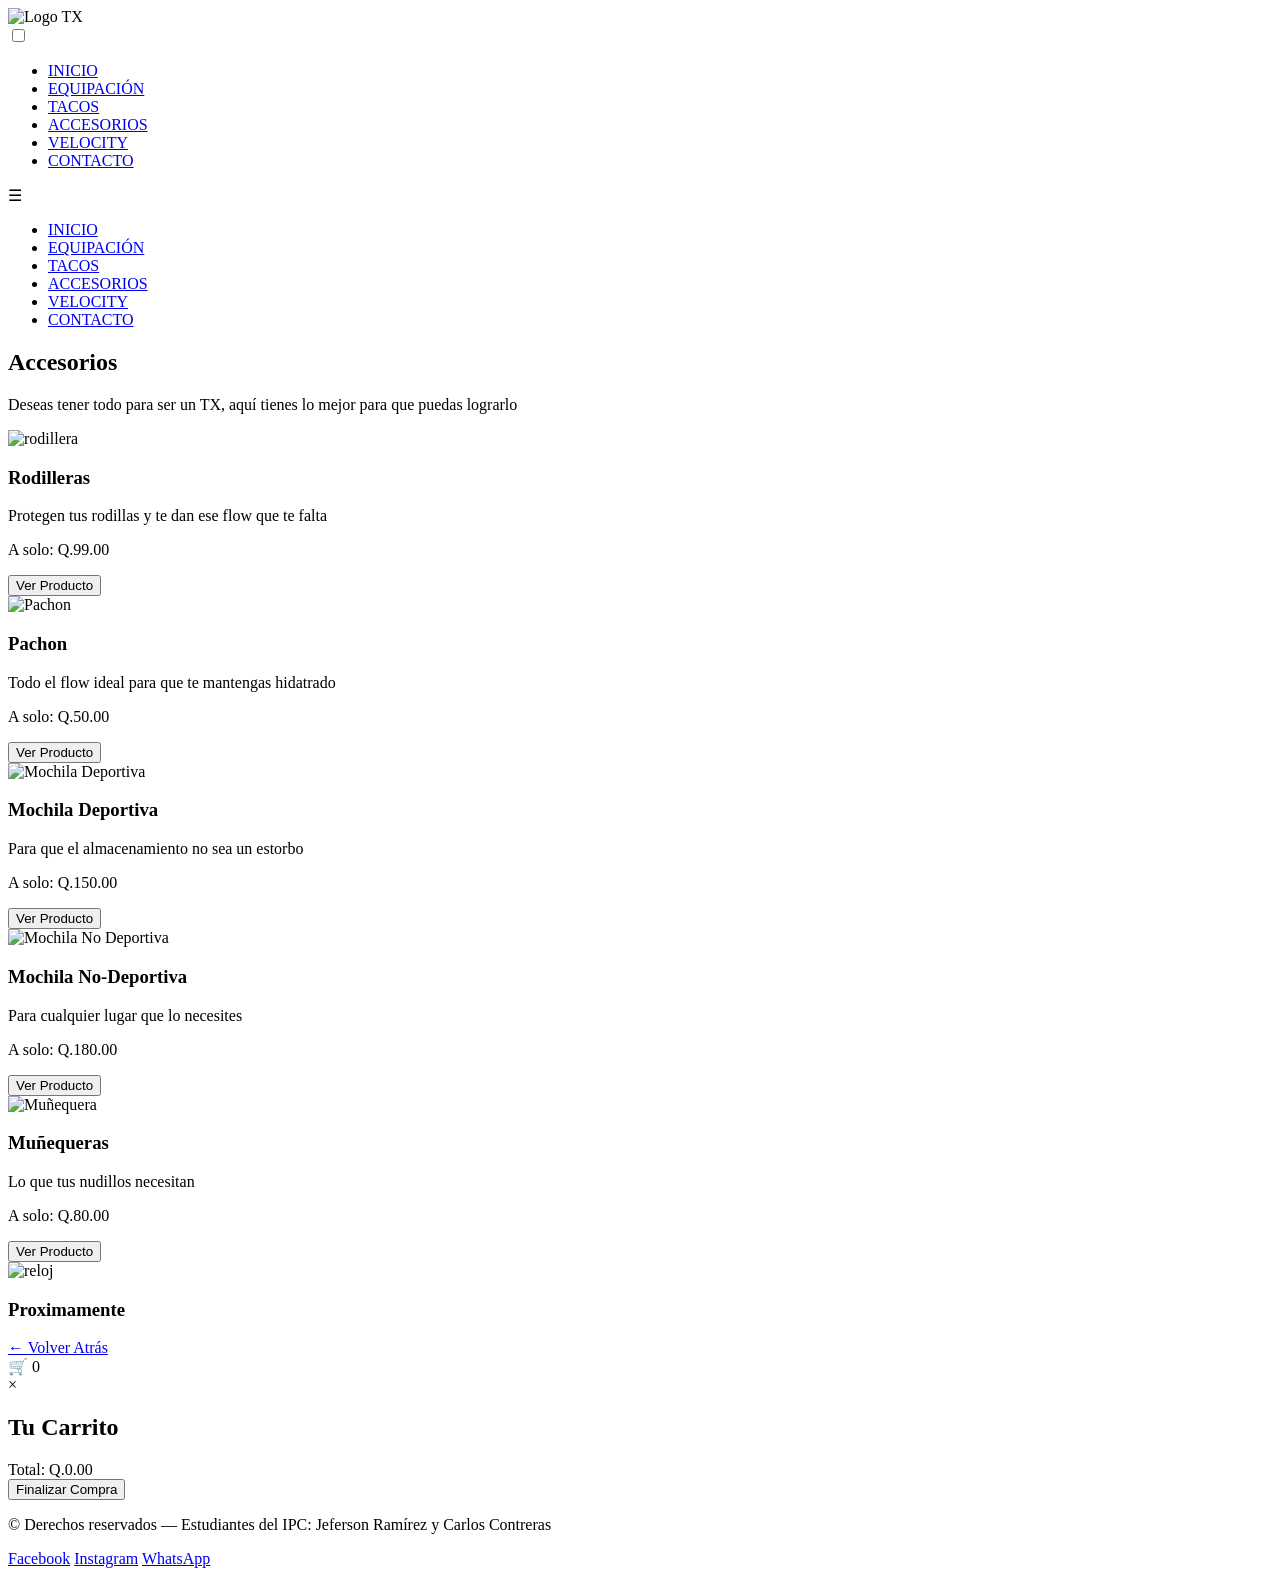
==== HTML/Accesorios.html @ 04725f27 "Para rudy html" ====
<!DOCTYPE html>
<html lang="en">
<head>
    <meta charset="UTF-8">
    <meta name="viewport" content="width=device-width, initial-scale=1.0">
    <title>TX-ACCESORIOS</title>
    <link rel="stylesheet" href="../CSS/estiloprincipal-aida.css">
    <link rel="stylesheet" href="../CSS/estiloprincipal-meli.css">
    <link rel="stylesheet" href="../CSS/estilosapartados-aida.css">
    <link rel="stylesheet" href="../CSS/estilosapartados-meli.css">
    <!-- Scripts para funcionalidad del carrito -->
    <script src="../JS/productos.js"></script>
    <script src="../JS/carrito.js"></script>
</head>
<body>
    
    <!-- ========================
         HEADER — La barra superior con el nombre TX
         Es lo primero que se ve, forma de rectángulo largo
    ======================== -->
    <header class="header">
        <img src="../images/logo2.png" alt="Logo TX" class="header-logo" height="350%">
    </header>

    <!-- 1. Checkbox - motor del hamburguesa -->
    <input type="checkbox" id="menu-toggle">

    <!-- 2. Panel lateral - solo celular -->
    <ul class="menu-panel">
        <li><a href="../index.html">INICIO</a></li>
        <li><a href="Equipacion.html">EQUIPACIÓN</a></li>
        <li><a href="Tacos.html">TACOS</a></li>
        <li><a href="Accesorios.html">ACCESORIOS</a></li>
        <li><a href="Velocity.html">VELOCITY</a></li>
        <li><a href="Contacto.html">CONTACTO</a></li>
    </ul>
    <label class="menu-overlay" for="menu-toggle" aria-label="Cerrar menú"></label>

    <!-- ========================
         NAV — Barra de navegación
         Links para moverse entre secciones
    ======================== -->
    <nav class="navbar">
        <label class="menu-btn" for="menu-toggle">☰</label>
        <ul class="nav-links">
            <li><a href="../index.html">INICIO</a></li>
            <li><a href="Equipacion.html">EQUIPACIÓN</a></li>
            <li><a href="Tacos.html">TACOS</a></li>
            <li><a href="Accesorios.html">ACCESORIOS</a></li>
            <li><a href="Velocity.html">VELOCITY</a></li>
            <li><a href="Contacto.html">CONTACTO</a></li>

        </ul>
    </nav>
    <!-- Una seccion que engloba todo el apartado de accesorios-->
    <section id="intro">
        <!--Una breve introduccion al apartado de accesorios-->
        <header>
        <h2>Accesorios</h2>
        <p id="descripcion">
            Deseas tener todo para ser un TX, aquí tienes lo mejor para que puedas lograrlo
        </p>
        </header>

        <!-- La parte del menu para las imagenes y descripciones-->
         <div class="catalogo cata-accesorios">

            <article class="producto">
                <div>
                    <img src="../images/accesorios1.png" alt="rodillera">
                </div>
                <div class="informacion">
                    <h3>Rodilleras</h3>
                    <p>Protegen tus rodillas y te dan ese flow que te falta</p>
                    <div class="precio">
                        <p class="dinero">A solo: Q.99.00</p>
                    </div>
                    <button class="btn-ver-producto" onclick="window.location.href='producto.html?id=rodilleras'">Ver Producto</button>
                </div>
            </article>

            <article class="producto">
                <div>
                    <img src="../images/accesorios2.png" alt="Pachon">
                </div>
                <div class="informacion">
                    <h3>Pachon</h3>
                    <p>Todo el flow ideal para que te mantengas hidatrado</p>
                    <div class="precio">
                        <p class="dinero">A solo: Q.50.00</p>
                    </div>
                    <button class="btn-ver-producto" onclick="window.location.href='producto.html?id=pachon'">Ver Producto</button>
                </div>
            </article>

            <article class="producto">
                <div>
                    <img src="../images/accesorios3.png" alt="Mochila Deportiva">
                </div>
                <div class="informacion">
                    <h3>Mochila Deportiva</h3>
                    <p>Para que el almacenamiento no sea un estorbo</p>
                    <div class="precio">
                        <p class="dinero">A solo: Q.150.00</p>
                    </div>
                    <button class="btn-ver-producto" onclick="window.location.href='producto.html?id=mochila-deportiva'">Ver Producto</button>
                </div>
            </article>

            <article class="producto">
                <div>
                    <img src="../images/accesorios4.png" alt="Mochila No Deportiva">
                </div>
                <div class="informacion">
                    <h3>Mochila No-Deportiva</h3>
                    <p>Para cualquier lugar que lo necesites</p>
                    <div class="precio">
                        <p class="dinero">A solo: Q.180.00</p>
                    </div>
                    <button class="btn-ver-producto" onclick="window.location.href='producto.html?id=mochila-no-deportiva'">Ver Producto</button>
                </div>
            </article>

            <article class="producto">
                <div>
                    <img src="../images/accesorios5.png" alt="Muñequera">
                </div>
                <div class="informacion">
                    <h3>Muñequeras</h3>
                    <p>Lo que tus nudillos necesitan</p>
                    <div class="precio">
                        <p class="dinero">A solo: Q.80.00</p>
                    </div>
                    <button class="btn-ver-producto" onclick="window.location.href='producto.html?id=muñequera'">Ver Producto</button>
                </div>
            </article>

            <article class="producto">
                <div>
                    <img src="../images/Proximamente.png" alt="reloj">
                </div>
                <div class="informacion">
                    <h3>Proximamente</h3>
                </div>
            </article>
         </div>
    </section>

    <!-- Botón para volver atrás -->
    <div class="contenedor-boton-volver">
        <a href="../index.html" class="btn-volver-inicio">
            ← Volver Atrás
        </a>
    </div>

    <!-- Solucionando el bug insano de el carrito /AC/ -->
 <div class="carrito-flotante" onclick="mostrarCarrito()">
        🛒 <span class="carrito-contador" id="carrito-contador">0</span>
    </div>
    <div class="modal-carrito" id="modal-carrito">
        <div class="modal-contenido">
            <span class="cerrar-modal" onclick="cerrarCarrito()">&times;</span>
            <h2>Tu Carrito</h2>
            <div id="items-carrito"></div>
            <div class="total-carrito" id="total-carrito">Total: Q.0.00</div>
            <button class="btn-agregar-carrito" onclick="finalizarCompra()">Finalizar Compra</button>
        </div>
    </div>

    <footer class="footer">
        <p class="footer-derechos">
            &copy; Derechos reservados &mdash; Estudiantes del IPC: Jeferson Ramírez y Carlos Contreras
        </p>
        <div class="footer-redes">
            <a href="https://www.facebook.com/share/1EJJHtxnSB/">Facebook</a>
            <a href="https://www.instagram.com/tx_studio8?igsh=MTV1dWxja3RocWlxaw==">Instagram</a>
            <a href="https://wa.me/50236875828">WhatsApp</a>
        </div>
    </footer>
</body>
</html>
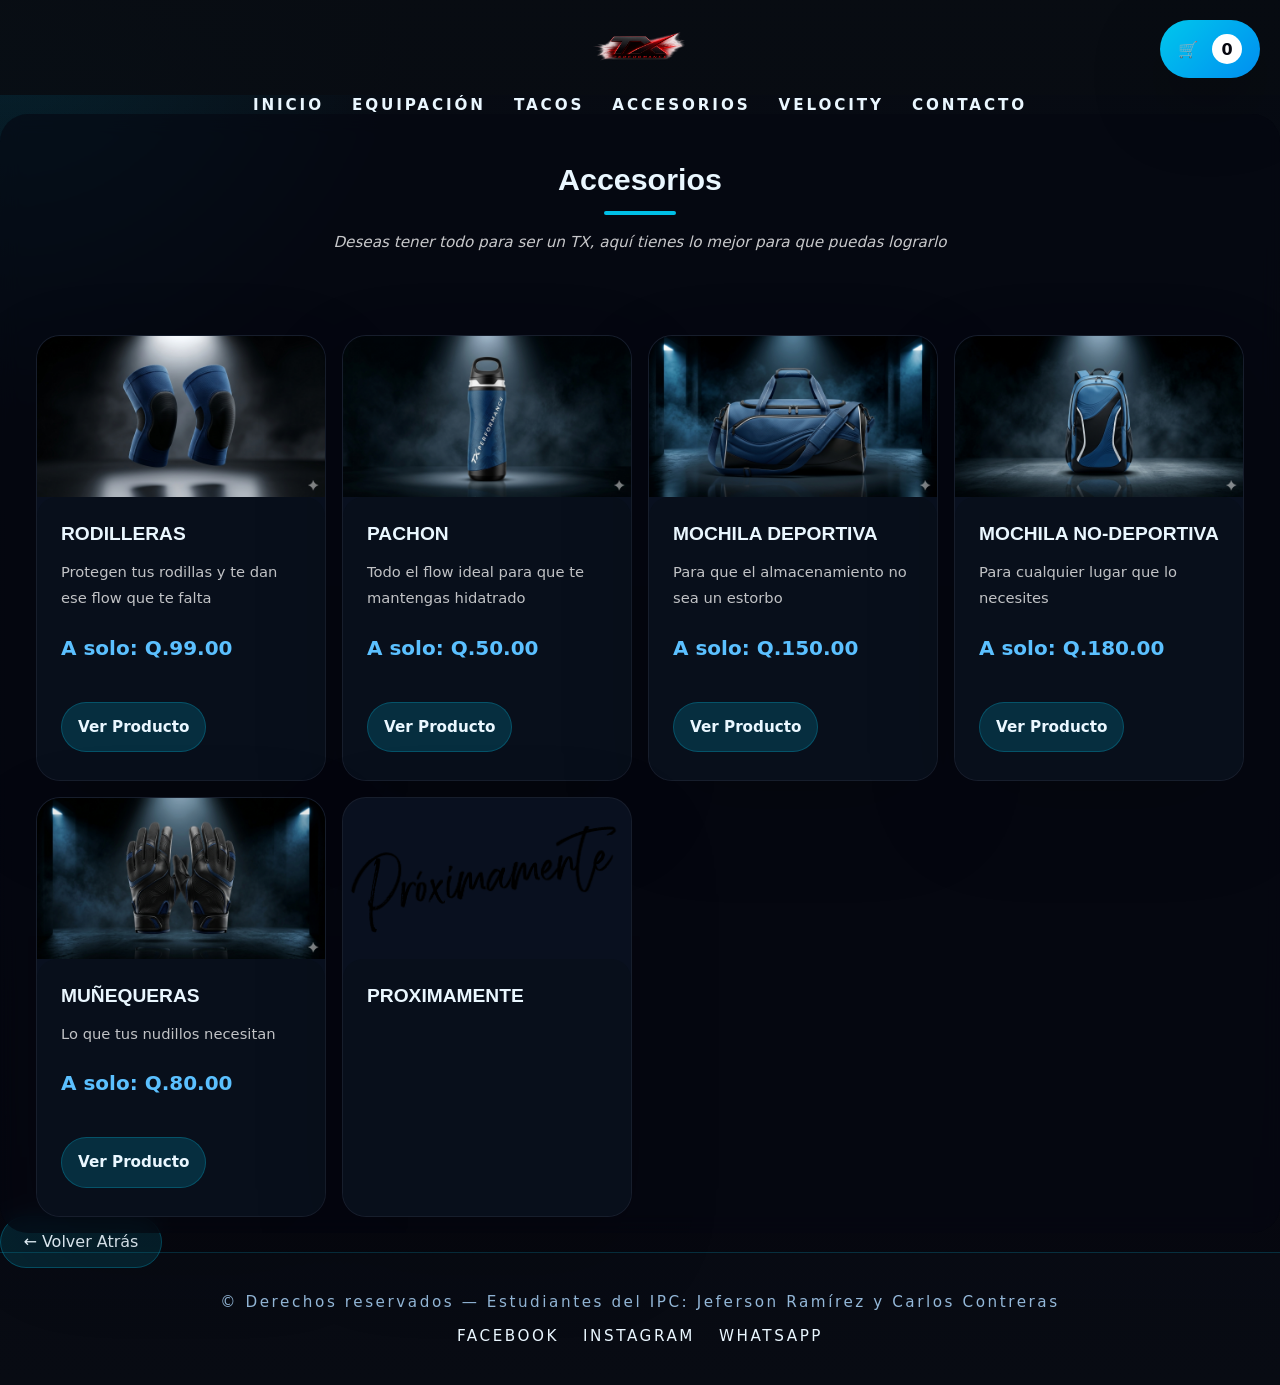
==== commit e5c34934: "agregue la plantilla" ====
--- a/HTML/Accesorios.html
+++ b/HTML/Accesorios.html
@@ -19,7 +19,7 @@
          Es lo primero que se ve, forma de rectángulo largo
     ======================== -->
     <header class="header">
-        <img src="../images/logo2.png" alt="Logo TX" class="header-logo" height="350%">
+        <img src="../images/logo2.png" alt="Logo TX" class="header-logo">
     </header>
 
     <!-- 1. Checkbox - motor del hamburguesa -->
--- a/CSS/estiloprincipal-aida.css
+++ b/CSS/estiloprincipal-aida.css
@@ -0,0 +1,261 @@
+/* ========================
+   ESTILOS PRINCIPAL — AIDA
+   (Colores, tipografía, botones y estilo visual)
+   ======================= */
+
+:root {
+    --bg: #05070f;
+    --bg-surface: #0f1626;
+    --bg-surface-soft: #141c34;
+    --bg-surface-strong: #0d1321;
+    --accent: #00d4ff;
+    --accent-secondary: #5bc0ff;
+    --text: #eaf7ff;
+    --text-muted: #94b8d9;
+    --border-soft: rgba(0, 212, 255, 0.18);
+    --shadow-soft: 0 30px 60px rgba(0, 0, 0, 0.25);
+}
+
+html {
+    scroll-behavior: smooth;
+}
+
+body {
+    color: var(--text);
+    font-family: 'Inter', system-ui, sans-serif;
+    background: radial-gradient(circle at top left, rgba(0, 212, 255, 0.12), transparent 22%), linear-gradient(180deg, #070b13 0%, #06070f 100%);
+    min-height: 100vh;
+}
+
+img {
+    display: block;
+    max-width: 100%;
+}
+
+a {
+    color: var(--accent);
+    text-decoration: none;
+}
+
+a:hover {
+    color: var(--accent-secondary);
+}
+
+button,
+.btn-ver-producto,
+.btn-agregar-carrito,
+.btn-enviar,
+.btn-volver-inicio {
+    font-family: inherit;
+    border-radius: 999px;
+    border: none;
+    cursor: pointer;
+    transition: transform 0.2s ease, background-color 0.25s ease, box-shadow 0.25s ease;
+}
+
+button:hover,
+.btn-ver-producto:hover,
+.btn-agregar-carrito:hover,
+.btn-enviar:hover,
+.btn-volver-inicio:hover {
+    transform: translateY(-1px);
+}
+
+button:focus,
+.btn-ver-producto:focus,
+.btn-agregar-carrito:focus,
+.btn-enviar:focus,
+.btn-volver-inicio:focus {
+    outline: 2px solid rgba(0, 212, 255, 0.55);
+    outline-offset: 3px;
+}
+
+.btn-ver-producto,
+.btn-volver-inicio {
+    background: rgba(0, 212, 255, 0.12);
+    color: var(--text);
+    border: 1px solid rgba(0, 212, 255, 0.25);
+    padding: 0.95rem 1.4rem;
+}
+
+.btn-agregar-carrito,
+.btn-enviar {
+    background: var(--accent);
+    color: #06070f;
+    padding: 0.95rem 1.6rem;
+    box-shadow: 0 18px 40px rgba(0, 212, 255, 0.18);
+}
+
+.btn-agregar-carrito:hover,
+.btn-enviar:hover {
+    background: var(--accent-secondary);
+}
+
+.menu-btn {
+    color: var(--text);
+}
+
+.hero-copy,
+.destacado-card,
+.slogan-contenido {
+    animation: fadeInUp 0.85s ease both;
+}
+
+.destacado-card {
+    animation-delay: 0.18s;
+}
+
+@keyframes fadeInUp {
+    from {
+        opacity: 0;
+        transform: translateY(18px);
+    }
+    to {
+        opacity: 1;
+        transform: translateY(0);
+    }
+}
+
+@keyframes pulseGlow {
+    0%, 100% {
+        box-shadow: 0 18px 40px rgba(0, 212, 255, 0.12);
+    }
+    50% {
+        box-shadow: 0 24px 70px rgba(0, 212, 255, 0.22);
+    }
+}
+
+.btn-agregar-carrito,
+.btn-enviar,
+.carrito-flotante {
+    animation: pulseGlow 3.2s ease-in-out infinite alternate;
+}
+
+.btn-ver-producto {
+    transition: transform 0.2s ease, background-color 0.25s ease, border-color 0.25s ease, color 0.25s ease;
+}
+
+.btn-ver-producto:hover {
+    transform: translateY(-1px);
+    color: var(--text);
+}
+
+.menu-panel li a {
+    border-bottom: 1px solid rgba(0, 212, 255, 0.12);
+}
+
+.nav-links a {
+    color: var(--text);
+    transition: color 0.3s;
+}
+
+.nav-links a:hover,
+.nav-links a.active {
+    color: var(--accent);
+}
+
+.slogan-contenido h1 {
+    color: var(--text);
+}
+
+.slogan-contenido h1 .accent-primary {
+    color: var(--accent);
+}
+
+.slogan-contenido h1 .accent-secondary {
+    color: var(--accent-secondary);
+}
+
+.slogan-text {
+    color: var(--text-muted);
+    font-style: italic;
+}
+
+.footer {
+    background: linear-gradient(180deg, rgba(8, 11, 19, 0.95), rgba(8, 11, 19, 1));
+    border-top: 1px solid rgba(0, 212, 255, 0.18);
+}
+
+.footer-derechos {
+    color: var(--text-muted);
+}
+
+.footer-redes a {
+    color: var(--text);
+    transition: color 0.3s;
+}
+
+.footer-redes a:hover {
+    color: var(--accent);
+}
+
+.carrito-flotante {
+    background: var(--accent);
+    color: #06070f;
+    border-radius: 999px;
+    padding: 0.85rem 1.15rem;
+    box-shadow: 0 18px 40px rgba(0, 212, 255, 0.14);
+    display: inline-flex;
+    align-items: center;
+    gap: 0.75rem;
+}
+
+.carrito-contador {
+    display: inline-flex;
+    min-width: 28px;
+    height: 28px;
+    align-items: center;
+    justify-content: center;
+    border-radius: 999px;
+    background: rgba(255,255,255,0.95);
+    color: #06070f;
+    font-weight: 700;
+}
+
+.modal-carrito {
+    background: rgba(0,0,0,0.82);
+}
+
+.modal-contenido {
+    background: var(--bg-surface-strong);
+    border: 1px solid rgba(0, 212, 255, 0.18);
+    box-shadow: var(--shadow-soft);
+}
+
+.cerrar-modal {
+    color: var(--accent);
+}
+
+.slogan-fondo img {
+    filter: grayscale(0.95) brightness(1.1) contrast(0.85) saturate(1.12);
+}
+
+.slogan-contenido {
+    border: 1px solid rgba(0, 212, 255, 0.12);
+    background: rgba(8, 11, 18, 0.82);
+}
+
+.producto {
+    background-color: #0e172c;
+}
+
+.informacion {
+    background-color: rgba(15, 22, 38, 0.9);
+}
+
+.informacion h3 {
+    color: #ffffff;
+}
+
+.precio .dinero {
+    color: var(--accent-secondary);
+}
+
+#intro h2 {
+    color: var(--text);
+}
+
+#intro h2::after {
+    background-color: var(--accent);
+}
+
--- a/CSS/estiloprincipal-meli.css
+++ b/CSS/estiloprincipal-meli.css
@@ -0,0 +1,562 @@
+/* ========================
+   ESTILOS PRINCIPAL — MELI
+   (Layout, responsive y distribución)
+   ======================= */
+
+* {
+    margin: 0;
+    padding: 0;
+    box-sizing: border-box;
+}
+
+html {
+    scroll-behavior: smooth;
+}
+
+body {
+    min-height: 100vh;
+    overflow-x: hidden;
+}
+
+main {
+    position: relative;
+    z-index: 1;
+}
+
+img {
+    max-width: 100%;
+    display: block;
+}
+
+button,
+.btn-ver-producto,
+.btn-agregar-carrito,
+.btn-enviar,
+.btn-volver-inicio {
+    outline: none;
+}
+
+#menu-toggle {
+    display: none;
+}
+
+.menu-btn {
+    display: none;
+    cursor: pointer;
+    font-size: 1.8rem;
+    padding: 0.6rem 1rem;
+    user-select: none;
+    background: rgba(255,255,255,0.05);
+    border-radius: 999px;
+    border: 1px solid rgba(255,255,255,0.12);
+}
+
+.menu-panel {
+    display: none;
+    list-style: none;
+    flex-direction: column;
+    width: min(320px, 90vw);
+    position: fixed;
+    top: 0;
+    left: 0;
+    height: 100vh;
+    z-index: 9999;
+    padding-top: 4rem;
+    padding-bottom: 2rem;
+    box-shadow: 4px 0 25px rgba(0,0,0,0.45);
+    border-right: 1px solid rgba(255,255,255,0.08);
+    background: rgba(7, 12, 23, 0.98);
+    backdrop-filter: blur(12px);
+}
+
+#menu-toggle:checked ~ .menu-panel {
+    display: flex;
+}
+
+.menu-overlay {
+    display: none;
+    position: fixed;
+    inset: 0;
+    z-index: 900;
+    cursor: pointer;
+    background: rgba(0,0,0,0.45);
+}
+
+#menu-toggle:checked ~ .menu-overlay {
+    display: block;
+}
+
+.menu-panel li a {
+    display: block;
+    text-decoration: none;
+    padding: 1.1rem 1.8rem;
+    font-size: 0.98rem;
+    font-weight: 700;
+    letter-spacing: 0.14rem;
+    text-transform: uppercase;
+    color: inherit;
+}
+
+.header {
+    width: 100%;
+    min-height: 95px;
+    display: flex;
+    align-items: center;
+    justify-content: center;
+    padding: 0 20px;
+    background: linear-gradient(180deg, rgba(8, 12, 18, 0.95), rgba(8, 12, 18, 0.9));
+}
+
+.header-logo,
+.header-logo-img {
+    width: auto;
+    max-height: 75px;
+    object-fit: contain;
+}
+
+.navbar-tx {
+    width: min(1280px, 100%);
+    margin: 0 auto;
+    position: sticky;
+    top: 0;
+    z-index: 50;
+    padding: 18px 40px;
+    display: flex;
+    align-items: center;
+    justify-content: space-between;
+    gap: 1rem;
+    background: rgba(5, 7, 15, 0.92);
+    backdrop-filter: blur(28px);
+    border-bottom: 1px solid rgba(255,255,255,0.09);
+}
+
+.navbar-tx::before {
+    content: "";
+    position: absolute;
+    inset: 0;
+    background: rgba(255,255,255,0.02);
+    pointer-events: none;
+}
+
+.nav-links {
+    list-style: none;
+    display: flex;
+    gap: 1.75rem;
+    justify-content: center;
+    align-items: center;
+    margin: 0;
+    padding: 0;
+    flex: 1;
+}
+
+.nav-links a {
+    text-decoration: none;
+    font-size: 0.95rem;
+    letter-spacing: 0.18rem;
+    text-transform: uppercase;
+    font-weight: 800;
+    color: inherit;
+    padding: 0.5rem 0;
+}
+
+.slogan {
+    position: relative;
+    min-height: 60vh;
+    display: flex;
+    align-items: center;
+    justify-content: center;
+    padding: 100px 40px 80px;
+    overflow: hidden;
+    background: linear-gradient(180deg, rgba(5, 7, 15, 0.96), rgba(8, 12, 20, 0.95)), url("../images/fondo.png");
+    background-size: cover;
+    background-position: center;
+    background-repeat: no-repeat;
+}
+
+.slogan-fondo {
+    position: absolute;
+    inset: 0;
+    opacity: 0.16;
+    pointer-events: none;
+}
+
+.slogan-fondo img {
+    width: 100%;
+    height: 100%;
+    object-fit: cover;
+}
+
+.slogan-fondo img {
+    width: 120%;
+    height: 100%;
+    object-fit: cover;
+    opacity: 0.25;
+}
+
+.slogan-contenido {
+    position: relative;
+    text-align: center;
+    z-index: 1;
+    max-width: 960px;
+    padding: 2rem 1.25rem;
+    border-radius: 26px;
+    background: rgba(7, 12, 20, 0.72);
+    box-shadow: 0 32px 90px rgba(0, 0, 0, 0.34);
+    border: 1px solid rgba(0, 212, 255, 0.14);
+}
+
+.slogan-contenido h1 {
+    font-size: clamp(2.7rem, 4.4vw, 4.8rem);
+    font-weight: 900;
+    letter-spacing: 0.26rem;
+    text-transform: uppercase;
+    line-height: 1.05;
+    margin-bottom: 1rem;
+}
+
+.slogan-contenido h1 span {
+    display: inline-block;
+}
+
+.slogan-text {
+    font-size: 1.05rem;
+    letter-spacing: 0.16rem;
+    line-height: 1.85;
+    margin-top: 1rem;
+}
+
+.footer {
+    width: 100%;
+    padding: 40px 20px;
+    max-width: 1280px;
+    margin: 0 auto;
+    text-align: center;
+    display: flex;
+    flex-direction: column;
+    gap: 16px;
+}
+
+.footer-derechos {
+    font-size: 0.95rem;
+    letter-spacing: 0.16rem;
+}
+
+.footer-redes {
+    display: flex;
+    justify-content: center;
+    gap: 24px;
+    flex-wrap: wrap;
+}
+
+.footer-redes a {
+    text-decoration: none;
+    font-size: 0.95rem;
+    letter-spacing: 0.16rem;
+    text-transform: uppercase;
+}
+
+.carrito-flotante {
+    position: fixed;
+    top: 20px;
+    right: 20px;
+    padding: 14px 18px;
+    border-radius: 999px;
+    cursor: pointer;
+    box-shadow: 0 26px 72px rgba(0, 0, 0, 0.28);
+    z-index: 999;
+    display: inline-flex;
+    align-items: center;
+    gap: 0.85rem;
+    background: linear-gradient(135deg, rgba(0, 216, 255, 0.92), rgba(0, 151, 255, 0.94));
+    color: #06070f;
+    min-width: 76px;
+    transition: transform 0.25s ease, filter 0.25s ease;
+}
+
+.carrito-flotante:hover {
+    transform: translateY(-2px) scale(1.03);
+    filter: brightness(1.05);
+}
+
+.carrito-contador {
+    display: inline-flex;
+    min-width: 30px;
+    height: 30px;
+    align-items: center;
+    justify-content: center;
+    border-radius: 999px;
+    background: #ffffff;
+    color: #06070f;
+    font-weight: 700;
+}
+
+.modal-carrito {
+    display: none;
+    position: fixed;
+    inset: 0;
+    z-index: 9999;
+    align-items: center;
+    justify-content: center;
+    padding: 2rem;
+}
+
+.modal-contenido {
+    width: min(540px, 100%);
+}
+
+.item-carrito {
+    display: flex;
+    justify-content: space-between;
+    align-items: center;
+    padding: 0.95rem 0;
+    border-bottom: 1px solid rgba(255,255,255,0.08);
+}
+
+@media (max-width: 1024px) {
+    .navbar-tx {
+        padding: 18px 24px;
+    }
+    .nav-links {
+        gap: 1rem;
+    }
+}
+
+@media (max-width: 768px) {
+    .menu-btn {
+        display: block;
+    }
+    .nav-links {
+        display: none;
+    }
+    .header {
+        min-height: 95px;
+    }
+    .header-logo,
+    .header-logo-img {
+        max-height: 72px;
+    }
+    .slogan {
+        padding: 80px 24px 60px;
+    }
+    .slogan-contenido {
+        padding: 1.8rem 1.2rem;
+    }
+    .slogan-contenido h1 {
+        font-size: 2.4rem;
+    }
+    .slogan-text {
+        font-size: 0.98rem;
+    }
+}
+
+@media (max-width: 480px) {
+    .menu-btn {
+        padding: 0.5rem 0.9rem;
+    }
+    .slogan {
+        padding: 60px 18px 40px;
+    }
+    .slogan-contenido {
+        padding: 1.4rem 1rem;
+    }
+    .slogan-contenido h1 {
+        font-size: 2rem;
+        letter-spacing: 0.2rem;
+    }
+    .slogan-text {
+        font-size: 0.95rem;
+    }
+}
+
+.hero {
+    padding: 95px 40px 60px;
+    display: flex;
+    align-items: center;
+    justify-content: center;
+    min-height: 68vh;
+    background: linear-gradient(180deg, rgba(8, 12, 18, 0.96), rgba(8, 12, 18, 0.92));
+}
+
+.hero-copy {
+    max-width: 830px;
+    text-align: center;
+    padding: 3rem 2rem;
+    border-radius: 30px;
+    background: rgba(5, 8, 18, 0.96);
+    box-shadow: 0 38px 100px rgba(0, 0, 0, 0.32);
+    border: 1px solid rgba(0, 212, 255, 0.16);
+    backdrop-filter: blur(18px);
+    position: relative;
+}
+
+.hero-copy::before {
+    content: "";
+    position: absolute;
+    inset: 0;
+    border-radius: 30px;
+    background: linear-gradient(180deg, rgba(0, 212, 255, 0.05), transparent 55%);
+    pointer-events: none;
+}
+
+.hero-copy .eyebrow {
+    display: inline-flex;
+    color: var(--accent-secondary);
+    font-weight: 700;
+    letter-spacing: 0.3rem;
+    text-transform: uppercase;
+    margin-bottom: 1.2rem;
+}
+
+.hero-copy h1 {
+    font-size: clamp(2.8rem, 4vw, 4.6rem);
+    line-height: 1.05;
+    margin-bottom: 1.2rem;
+}
+
+.hero-text {
+    color: var(--text-muted);
+    font-size: 1.05rem;
+    line-height: 1.85;
+    margin-bottom: 2rem;
+}
+
+.hero-actions {
+    display: flex;
+    flex-wrap: wrap;
+    justify-content: center;
+    gap: 1rem;
+}
+
+.hero-actions .btn-ver-producto,
+.hero-actions .btn-agregar-carrito,
+.hero-actions .btn-volver-inicio {
+    min-width: 165px;
+}
+
+.destacados {
+    max-width: 1200px;
+    margin: -60px auto 60px;
+    display: grid;
+    grid-template-columns: repeat(3, minmax(0, 1fr));
+    gap: 24px;
+    padding: 0 20px;
+    position: relative;
+    z-index: 1;
+}
+
+.destacado-card {
+    transition: transform 0.25s ease, box-shadow 0.25s ease, border-color 0.25s ease;
+}
+
+.destacado-card:hover {
+    transform: translateY(-6px);
+    box-shadow: 0 34px 80px rgba(0, 0, 0, 0.28);
+    border-color: rgba(0, 212, 255, 0.18);
+}
+
+.destacado-card {
+    display: grid;
+    gap: 1.4rem;
+    padding: 36px 32px;
+    border-radius: 28px;
+    background: linear-gradient(180deg, rgba(10, 18, 33, 0.98), rgba(4, 10, 20, 0.9));
+    box-shadow: 0 34px 90px rgba(0, 0, 0, 0.28);
+    border: 1px solid rgba(255,255,255,0.1);
+    min-height: 270px;
+    transition: transform 0.25s ease, box-shadow 0.25s ease, border-color 0.25s ease;
+}
+
+.destacado-card h2 {
+    font-size: 1.75rem;
+    letter-spacing: 0.08rem;
+}
+
+.destacado-card p {
+    color: var(--text-muted);
+    line-height: 1.8;
+}
+
+.destacado-card .btn-ver-producto {
+    justify-self: start;
+}
+
+@media (max-width: 1024px) {
+    .destacados {
+        grid-template-columns: repeat(2, minmax(0, 1fr));
+        margin-top: 0;
+    }
+}
+
+@media (max-width: 768px) {
+    .hero {
+        padding: 80px 20px 50px;
+    }
+    .hero-copy {
+        padding: 2.5rem 1.5rem;
+    }
+    .hero-copy h1 {
+        font-size: 2.35rem;
+    }
+    .destacados {
+        grid-template-columns: 1fr;
+        margin: 0 auto 40px;
+    }
+}
+
+@media (max-width: 480px) {
+    .hero {
+        padding: 70px 16px 40px;
+    }
+    .hero-copy {
+        padding: 1.8rem 1.2rem;
+    }
+    .hero-copy h1 {
+        font-size: 2rem;
+    }
+    .hero-text {
+        font-size: 0.98rem;
+    }
+}
+
+/* CARRITO — estructura */
+/* Duplicate older cart styles removed to avoid conflicts */
+
+@media (max-width: 480px) {
+    .modal-contenido {
+        width: 95%;
+        padding: 20px;
+    }
+    .item-carrito {
+        flex-direction: column;
+        align-items: flex-start;
+        gap: 10px;
+    }
+    .modal-carrito {
+        align-items: flex-start;
+        justify-content: center;
+        padding-top: 40px;
+    }
+}
+
+.cerrar-modal {
+    float: right;
+    font-size: 2rem;
+    cursor: pointer;
+}
+
+.item-carrito {
+    display: flex;
+    justify-content: space-between;
+    align-items: center;
+    padding: 15px 0;
+    border-bottom: 1px solid rgba(0, 212, 255, 0.15);
+}
+
+.total-carrito {
+    font-size: 1.5rem;
+    font-weight: bold;
+    text-align: center;
+    margin: 20px 0;
+}
+
+/* Fin de MELI */
--- a/CSS/estilosapartados-aida.css
+++ b/CSS/estilosapartados-aida.css
@@ -0,0 +1,54 @@
+/* ESTILOS APARTADOS — AIDA (colores y visual) */
+
+.producto {
+    background: linear-gradient(180deg, rgba(9, 18, 34, 0.96), rgba(8, 14, 24, 0.98));
+}
+
+.informacion {
+    background-color: rgba(9, 15, 27, 0.88);
+}
+
+.informacion h3 {
+    color: var(--text);
+}
+
+.precio .dinero {
+    color: var(--accent-secondary);
+}
+
+.btn-ver-producto {
+    background: rgba(0, 212, 255, 0.18);
+    color: var(--text);
+    border: 1px solid rgba(0, 212, 255, 0.24);
+}
+
+.btn-ver-producto:hover {
+    background: rgba(0, 212, 255, 0.32);
+}
+
+#intro h2 {
+    color: var(--text);
+}
+
+#intro h2::after {
+    background-color: var(--accent);
+}
+
+.informacion p {
+    color: rgba(234, 247, 255, 0.8);
+}
+
+.btn-ver-producto {
+    color: var(--text);
+}
+
+.informacion {
+    border-radius: 20px;
+}
+
+#intro {
+    background: rgba(5, 8, 18, 0.6);
+    backdrop-filter: blur(10px);
+    border-radius: 28px;
+}
+
--- a/CSS/estilosapartados-meli.css
+++ b/CSS/estilosapartados-meli.css
@@ -0,0 +1,168 @@
+/* ESTILOS APARTADOS — MELI (estructura de catálogo y tarjetas) */
+
+.catalogo {
+    display: grid;
+    gap: 28px;
+    padding: 24px;
+    max-width: 1240px;
+    margin: 0 auto;
+    grid-template-columns: repeat(auto-fit, minmax(240px, 1fr));
+}
+
+.cata-accesorios,
+.cata-velocity,
+.cata-tacos,
+.cata-equipacion {
+    grid-template-columns: repeat(auto-fit, minmax(240px, 1fr));
+}
+
+.cata-velocity .producto img {
+    max-height: 450px;
+}
+
+.producto {
+    border-radius: 24px;
+    overflow: hidden;
+    box-shadow: 0 35px 90px rgba(0, 0, 0, 0.18);
+    display: flex;
+    flex-direction: column;
+    background: rgba(10, 18, 34, 0.92);
+    border: 1px solid rgba(255, 255, 255, 0.06);
+    transition: transform 0.3s ease, box-shadow 0.3s ease;
+}
+
+.producto:hover {
+    transform: translateY(-4px);
+    box-shadow: 0 45px 110px rgba(0, 0, 0, 0.22);
+}
+
+.producto img {
+    width: 100%;
+    height: 260px;
+    object-fit: cover;
+    transition: transform 0.45s ease;
+}
+
+.producto:hover img {
+    transform: scale(1.05);
+}
+
+.informacion {
+    padding: 26px 24px 28px;
+    flex-grow: 1;
+    display: flex;
+    flex-direction: column;
+    justify-content: space-between;
+    transition: background-color 0.35s ease;
+}
+
+.producto:hover .informacion {
+    background-color: rgba(17, 26, 45, 0.96);
+}
+
+.informacion h3 {
+    margin: 0 0 14px 0;
+    font-family: 'Inter', sans-serif;
+    font-size: 1.5rem;
+    text-transform: uppercase;
+}
+
+.informacion p {
+    color: rgba(255,255,255,0.75);
+    line-height: 1.8;
+    margin-bottom: 18px;
+    font-size: 0.98rem;
+}
+
+.precio .dinero {
+    font-weight: 700;
+    font-size: 1.25rem;
+}
+
+.btn-ver-producto {
+    padding: 0.95rem 1rem;
+    border-radius: 999px;
+    cursor: pointer;
+    font-size: 0.95rem;
+    font-weight: 800;
+    margin-top: 18px;
+    width: fit-content;
+    align-self: flex-start;
+    transition: all 0.25s ease;
+    background: rgba(0, 212, 255, 0.16);
+    color: inherit;
+    border: 1px solid rgba(0, 212, 255, 0.22);
+}
+
+.btn-ver-producto:hover {
+    background: rgba(0, 212, 255, 0.28);
+}
+
+#intro header {
+    text-align: center;
+    padding: 48px 24px;
+    max-width: 820px;
+    margin: 0 auto 20px;
+}
+
+#intro h2 {
+    font-family: 'Inter', sans-serif;
+    font-size: clamp(2rem, 3.2vw, 3.4rem);
+    margin-bottom: 12px;
+}
+
+#intro h2::after {
+    content: "";
+    display: block;
+    width: 72px;
+    height: 4px;
+    margin: 14px auto 0;
+    border-radius: 999px;
+    background: rgba(0, 212, 255, 0.9);
+}
+
+#descripcion {
+    font-size: 1.06rem;
+    font-style: italic;
+    color: rgba(255,255,255,0.78);
+    margin-top: 18px;
+}
+
+@media (max-width: 768px) {
+    .catalogo {
+        gap: 20px;
+        padding: 18px;
+    }
+    .producto img {
+        height: 280px;
+    }
+    #intro h2 {
+        font-size: 2.3rem;
+    }
+    #descripcion {
+        font-size: 1rem;
+    }
+}
+
+@media (max-width: 48000px) {
+    .catalogo {
+        gap: 16px;
+        padding: 16px;
+    }
+    .producto img {
+        height: auto;
+    }
+    .informacion h3 {
+        font-size: 1.2rem;
+    }
+    .informacion p {
+        font-size: 0.92rem;
+    }
+    #intro h2 {
+        font-size: 1.9rem;
+    }
+    #descripcion {
+        font-size: 0.95rem;
+    }
+}
+
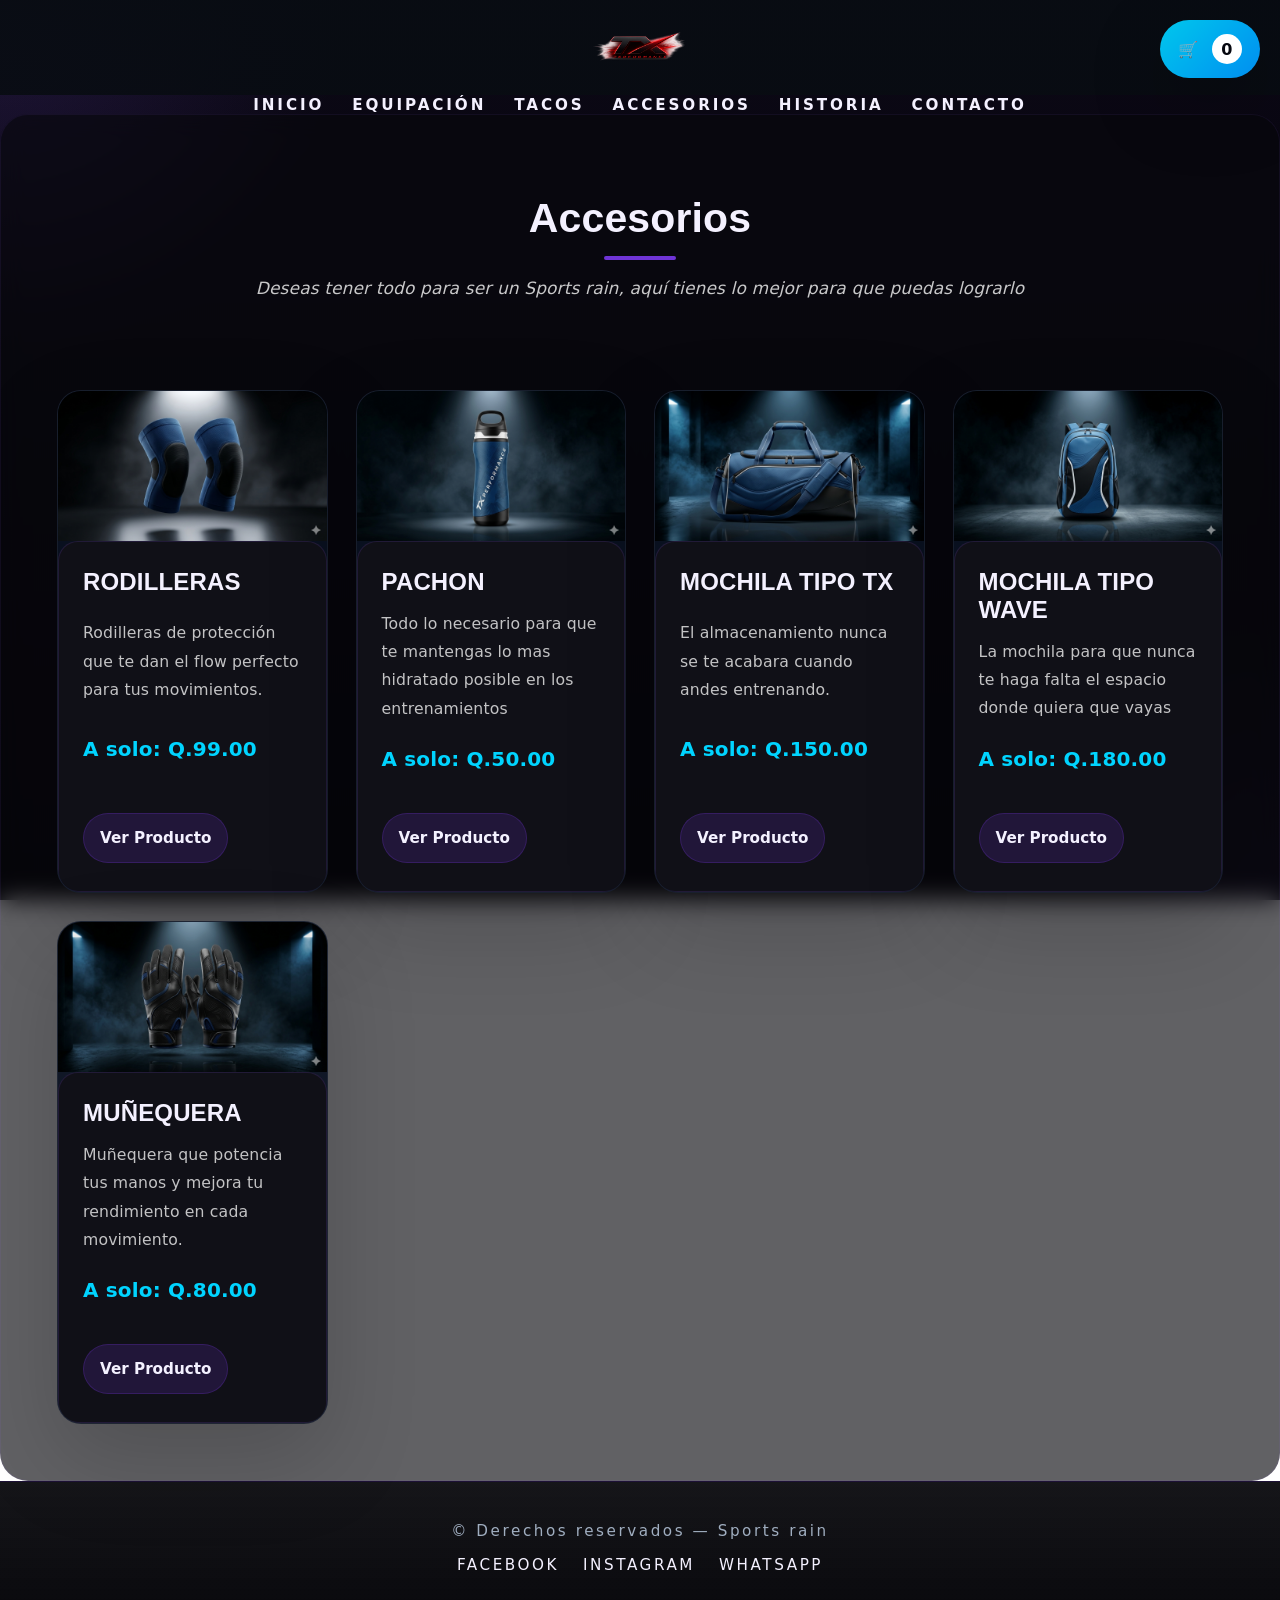
==== commit a74b2f9d: "Agrega nuevos accesorios y retoques a la rama html" ====
--- a/HTML/Accesorios.html
+++ b/HTML/Accesorios.html
@@ -3,7 +3,7 @@
 <head>
     <meta charset="UTF-8">
     <meta name="viewport" content="width=device-width, initial-scale=1.0">
-    <title>TX-ACCESORIOS</title>
+    <title>ACCESORIOS</title>
     <link rel="stylesheet" href="../CSS/estiloprincipal-aida.css">
     <link rel="stylesheet" href="../CSS/estiloprincipal-meli.css">
     <link rel="stylesheet" href="../CSS/estilosapartados-aida.css">
@@ -31,7 +31,7 @@
         <li><a href="Equipacion.html">EQUIPACIÓN</a></li>
         <li><a href="Tacos.html">TACOS</a></li>
         <li><a href="Accesorios.html">ACCESORIOS</a></li>
-        <li><a href="Velocity.html">VELOCITY</a></li>
+        <li><a href="historia.html">HISTORIA</a></li>
         <li><a href="Contacto.html">CONTACTO</a></li>
     </ul>
     <label class="menu-overlay" for="menu-toggle" aria-label="Cerrar menú"></label>
@@ -47,7 +47,7 @@
             <li><a href="Equipacion.html">EQUIPACIÓN</a></li>
             <li><a href="Tacos.html">TACOS</a></li>
             <li><a href="Accesorios.html">ACCESORIOS</a></li>
-            <li><a href="Velocity.html">VELOCITY</a></li>
+            <li><a href="historia.html">HISTORIA</a></li>
             <li><a href="Contacto.html">CONTACTO</a></li>
 
         </ul>
@@ -58,7 +58,7 @@
         <header>
         <h2>Accesorios</h2>
         <p id="descripcion">
-            Deseas tener todo para ser un TX, aquí tienes lo mejor para que puedas lograrlo
+            Deseas tener todo para ser un Sports rain, aquí tienes lo mejor para que puedas lograrlo
         </p>
         </header>
 
@@ -135,6 +135,62 @@
                 </div>
             </article>
 
+             <article class="producto">
+                <div>
+                    <img src="../images/reloj.png" alt="reloj">
+                </div>
+                <div class="informacion">
+                    <h3>Reloj inteligente</h3>
+                    <p>Controla el tiempo en que entrenas</p>
+                    <div class="precio">
+                        <p class="dinero">A solo: Q.600.00</p>
+                    </div>
+                    <button class="btn-ver-producto" onclick="window.location.href='producto.html?id=muñequera'">Ver Producto</button>
+                </div>
+            </article>
+
+            <article class="producto">
+                <div>
+                    <img src="../images/espinilleras.png" alt="espinilleras">
+                </div>
+                <div class="informacion">
+                    <h3>Espinilleras</h3>
+                    <p>Proteger tu integridad física es fundamental</p>
+                    <div class="precio">
+                        <p class="dinero">A solo: Q.200.00</p>
+                    </div>
+                    <button class="btn-ver-producto" onclick="window.location.href='producto.html?id=muñequera'">Ver Producto</button>
+                </div>
+            </article>
+
+            <article class="producto">
+                <div>
+                    <img src="../images/toallas.png" alt="toallas">
+                </div>
+                <div class="informacion">
+                    <h3>Toallas Especiales</h3>
+                    <p>Utiliza lo mejor en cada momento</p>
+                    <div class="precio">
+                        <p class="dinero">A solo: Q.120.00</p>
+                    </div>
+                    <button class="btn-ver-producto" onclick="window.location.href='producto.html?id=muñequera'">Ver Producto</button>
+                </div>
+            </article>
+
+             <article class="producto">
+                <div>
+                    <img src="../images/banda.png" alt="bandas">
+                </div>
+                <div class="informacion">
+                    <h3>Banda de resistencia</h3>
+                    <p>Tu condición debe ser la mejor siempre</p>
+                    <div class="precio">
+                        <p class="dinero">A solo: Q.350.00</p>
+                    </div>
+                    <button class="btn-ver-producto" onclick="window.location.href='producto.html?id=muñequera'">Ver Producto</button>
+                </div>
+            </article>
+
             <article class="producto">
                 <div>
                     <img src="../images/Proximamente.png" alt="reloj">
@@ -146,12 +202,7 @@
          </div>
     </section>
 
-    <!-- Botón para volver atrás -->
-    <div class="contenedor-boton-volver">
-        <a href="../index.html" class="btn-volver-inicio">
-            ← Volver Atrás
-        </a>
-    </div>
+   
 
     <!-- Solucionando el bug insano de el carrito /AC/ -->
  <div class="carrito-flotante" onclick="mostrarCarrito()">
@@ -169,7 +220,7 @@
 
     <footer class="footer">
         <p class="footer-derechos">
-            &copy; Derechos reservados &mdash; Estudiantes del IPC: Jeferson Ramírez y Carlos Contreras
+            &copy; Derechos reservados &mdash; Sports rain
         </p>
         <div class="footer-redes">
             <a href="https://www.facebook.com/share/1EJJHtxnSB/">Facebook</a>
--- a/CSS/estiloprincipal-aida.css
+++ b/CSS/estiloprincipal-aida.css
@@ -4,16 +4,20 @@
    ======================= */
 
 :root {
-    --bg: #05070f;
-    --bg-surface: #0f1626;
-    --bg-surface-soft: #141c34;
-    --bg-surface-strong: #0d1321;
-    --accent: #00d4ff;
-    --accent-secondary: #5bc0ff;
-    --text: #eaf7ff;
-    --text-muted: #94b8d9;
-    --border-soft: rgba(0, 212, 255, 0.18);
-    --shadow-soft: 0 30px 60px rgba(0, 0, 0, 0.25);
+    --bg: #07060c;
+    --bg-alt: #0f0c1d;
+    --bg-surface: #14121d;
+    --bg-surface-soft: #1f1a2d;
+    --bg-surface-strong: #09070f;
+    --bg-glow: rgba(139, 92, 246, 0.16);
+    --accent: #8b5cf6;
+    --accent-secondary: #c084fc;
+    --text: #f4f1ff;
+    --text-strong: #ffffff;
+    --text-muted: #aca6c9;
+    --border-soft: rgba(139, 92, 246, 0.22);
+    --shadow-soft: 0 30px 70px rgba(0, 0, 0, 0.45);
+    --shadow-strong: 0 38px 100px rgba(0, 0, 0, 0.38);
 }
 
 html {
@@ -22,14 +26,62 @@
 
 body {
     color: var(--text);
-    font-family: 'Inter', system-ui, sans-serif;
-    background: radial-gradient(circle at top left, rgba(0, 212, 255, 0.12), transparent 22%), linear-gradient(180deg, #070b13 0%, #06070f 100%);
+    font-family: 'Segoe UI', 'Inter', system-ui, sans-serif;
+    background: radial-gradient(circle at top left, rgba(139, 92, 246, 0.16) 0%, transparent 22%),
+                radial-gradient(circle at bottom right, rgba(139, 92, 246, 0.08) 0%, transparent 18%),
+                linear-gradient(180deg, #0b0815 0%, #050408 100%);
+    background-attachment: fixed;
     min-height: 100vh;
+    letter-spacing: 0.01em;
+    -webkit-font-smoothing: antialiased;
+    -moz-osx-font-smoothing: grayscale;
+}
+
+::selection {
+    background: rgba(139, 92, 246, 0.35);
+    color: #fff;
 }
 
 img {
     display: block;
     max-width: 100%;
+}
+
+input,
+select,
+textarea {
+    font: inherit;
+    width: 100%;
+    min-height: 48px;
+    padding: 0.95rem 1rem;
+    color: var(--text);
+    background: rgba(255, 255, 255, 0.06);
+    border: 1px solid rgba(139, 92, 246, 0.18);
+    border-radius: 16px;
+    transition: border-color 0.25s ease, box-shadow 0.25s ease, background-color 0.25s ease;
+}
+
+select {
+    appearance: none;
+    background-image: linear-gradient(45deg, transparent 50%, rgba(255,255,255,0.95) 50%),
+                      linear-gradient(135deg, rgba(255,255,255,0.95) 50%, transparent 50%);
+    background-position: calc(100% - 1rem) center;
+    background-size: 8px 8px;
+    background-repeat: no-repeat;
+    padding-right: 2.75rem;
+}
+
+option {
+    color: var(--text);
+    background: #09080f;
+}
+
+input:focus,
+select:focus,
+textarea:focus {
+    border-color: rgba(139, 92, 246, 0.55);
+    box-shadow: 0 0 0 4px rgba(139, 92, 246, 0.12);
+    outline: none;
 }
 
 a {
@@ -66,30 +118,31 @@
 .btn-agregar-carrito:focus,
 .btn-enviar:focus,
 .btn-volver-inicio:focus {
-    outline: 2px solid rgba(0, 212, 255, 0.55);
+    outline: 2px solid rgba(124, 58, 237, 0.55);
     outline-offset: 3px;
 }
 
 .btn-ver-producto,
 .btn-volver-inicio {
-    background: rgba(0, 212, 255, 0.12);
-    color: var(--text);
-    border: 1px solid rgba(0, 212, 255, 0.25);
+    background: rgba(124, 58, 237, 0.12);
+    color: var(--text);
+    border: 1px solid rgba(124, 58, 237, 0.25);
     padding: 0.95rem 1.4rem;
 }
 
 .btn-agregar-carrito,
 .btn-enviar {
-    background: var(--accent);
+    background: linear-gradient(135deg, var(--accent), var(--accent-secondary));
     color: #06070f;
     padding: 0.95rem 1.6rem;
-    box-shadow: 0 18px 40px rgba(0, 212, 255, 0.18);
+    box-shadow: 0 18px 40px rgba(139, 92, 246, 0.22);
 }
 
 .btn-agregar-carrito:hover,
 .btn-enviar:hover {
-    background: var(--accent-secondary);
-}
+    background: linear-gradient(135deg, #a174f6, #d3b7ff);
+}
+
 
 .menu-btn {
     color: var(--text);
@@ -118,10 +171,10 @@
 
 @keyframes pulseGlow {
     0%, 100% {
-        box-shadow: 0 18px 40px rgba(0, 212, 255, 0.12);
+        box-shadow: 0 18px 40px rgba(124, 58, 237, 0.12);
     }
     50% {
-        box-shadow: 0 24px 70px rgba(0, 212, 255, 0.22);
+        box-shadow: 0 24px 70px rgba(124, 58, 237, 0.22);
     }
 }
 
@@ -141,7 +194,7 @@
 }
 
 .menu-panel li a {
-    border-bottom: 1px solid rgba(0, 212, 255, 0.12);
+    border-bottom: 1px solid rgba(124, 58, 237, 0.12);
 }
 
 .nav-links a {
@@ -172,8 +225,8 @@
 }
 
 .footer {
-    background: linear-gradient(180deg, rgba(8, 11, 19, 0.95), rgba(8, 11, 19, 1));
-    border-top: 1px solid rgba(0, 212, 255, 0.18);
+    background: linear-gradient(180deg, rgba(9, 9, 13, 0.95), rgba(9, 9, 13, 1));
+    border-top: 1px solid rgba(124, 58, 237, 0.18);
 }
 
 .footer-derechos {
@@ -194,7 +247,7 @@
     color: #06070f;
     border-radius: 999px;
     padding: 0.85rem 1.15rem;
-    box-shadow: 0 18px 40px rgba(0, 212, 255, 0.14);
+    box-shadow: 0 18px 40px rgba(124, 58, 237, 0.14);
     display: inline-flex;
     align-items: center;
     gap: 0.75rem;
@@ -218,7 +271,7 @@
 
 .modal-contenido {
     background: var(--bg-surface-strong);
-    border: 1px solid rgba(0, 212, 255, 0.18);
+    border: 1px solid rgba(124, 58, 237, 0.18);
     box-shadow: var(--shadow-soft);
 }
 
@@ -231,20 +284,20 @@
 }
 
 .slogan-contenido {
-    border: 1px solid rgba(0, 212, 255, 0.12);
-    background: rgba(8, 11, 18, 0.82);
+    border: 1px solid rgba(124, 58, 237, 0.12);
+    background: rgba(9, 9, 13, 0.82);
 }
 
 .producto {
-    background-color: #0e172c;
+    background-color: #0e0d12;
 }
 
 .informacion {
-    background-color: rgba(15, 22, 38, 0.9);
+    background-color: rgba(18, 16, 23, 0.9);
 }
 
 .informacion h3 {
-    color: #ffffff;
+    color: var(--text);
 }
 
 .precio .dinero {
@@ -259,3 +312,46 @@
     background-color: var(--accent);
 }
 
+/* Controles del catálogo (inyectados por JS) */
+.catalog-controls {
+    display: flex;
+    gap: 12px;
+    align-items: center;
+    margin-bottom: 16px;
+}
+
+.catalog-search,
+.catalog-filter {
+    padding: 0.85rem 1rem;
+    border-radius: 12px;
+    border: 1px solid rgba(139, 92, 246, 0.12);
+    background: rgba(255,255,255,0.02);
+    color: var(--text);
+}
+
+.catalog-search {
+    flex: 1 1 220px;
+    min-width: 140px;
+}
+
+.catalog-filter {
+    width: 220px;
+    appearance: none;
+}
+
+.catalog-search::placeholder {
+    color: rgba(245,234,255,0.42);
+}
+
+.catalog-search:focus,
+.catalog-filter:focus {
+    border-color: var(--bg-glow);
+    box-shadow: 0 8px 40px rgba(139,92,246,0.08);
+    outline: none;
+}
+
+@media (max-width: 720px) {
+    .catalog-controls { flex-direction: column; align-items: stretch; }
+    .catalog-filter { width: 100%; }
+}
+
--- a/CSS/estiloprincipal-meli.css
+++ b/CSS/estiloprincipal-meli.css
@@ -1,7 +1,8 @@
-/* ========================
-   ESTILOS PRINCIPAL — MELI
-   (Layout, responsive y distribución)
-   ======================= */
+
+:root {
+    --accent-secondary: #00d4ff;
+    --text-muted: #a0aec0;
+}
 
 * {
     margin: 0;
@@ -26,6 +27,32 @@
 img {
     max-width: 100%;
     display: block;
+}
+
+section:nth-of-type(1) .contenedor-productos img,
+section:nth-of-type(1) [class*="producto"] img {
+    height: auto !important;
+    object-fit: contain !important;
+}
+
+section:nth-of-type(2) .contenedor-productos img,
+section:nth-of-type(2) [class*="producto"] img {
+    height: auto !important;
+    object-fit: contain !important;
+}
+
+section:nth-of-type(3) .contenedor-productos img,
+section:nth-of-type(3) [class*="producto"] img {
+    height: auto !important;
+    object-fit: contain !important;
+}
+
+section:nth-of-type(4) .contenedor-productos img,
+section:nth-of-type(4) [class*="producto"] img {
+    height: 175px !important;
+    object-fit: cover !important;
+    object-position: 50% 14% !important;
+    margin-bottom: -5px !important;
 }
 
 button,
@@ -34,6 +61,68 @@
 .btn-enviar,
 .btn-volver-inicio {
     outline: none;
+}
+
+.header {
+    width: 100%;
+    min-height: 95px;
+    display: flex;
+    align-items: center;
+    justify-content: center;
+    padding: 0 20px;
+    background: linear-gradient(180deg, rgba(8, 12, 18, 0.95), rgba(8, 12, 18, 0.9));
+}
+
+.header-logo,
+.header-logo-img {
+    width: auto;
+    max-height: 75px;
+    object-fit: contain;
+}
+
+.navbar-tx {
+    width: min(1280px, 100%);
+    margin: 0 auto;
+    position: sticky;
+    top: 0;
+    z-index: 50;
+    padding: 18px 40px;
+    display: flex;
+    align-items: center;
+    justify-content: space-between;
+    gap: 1rem;
+    background: rgba(5, 7, 15, 0.92);
+    backdrop-filter: blur(28px);
+    border-bottom: 1px solid rgba(255,255,255,0.09);
+}
+
+.navbar-tx::before {
+    content: "";
+    position: absolute;
+    inset: 0;
+    background: rgba(255,255,255,0.02);
+    pointer-events: none;
+}
+
+.nav-links {
+    list-style: none;
+    display: flex;
+    gap: 1.75rem;
+    justify-content: center;
+    align-items: center;
+    margin: 0;
+    padding: 0;
+    flex: 1;
+}
+
+.nav-links a {
+    text-decoration: none;
+    font-size: 0.95rem;
+    letter-spacing: 0.18rem;
+    text-transform: uppercase;
+    font-weight: 800;
+    color: inherit;
+    padding: 0.5rem 0;
 }
 
 #menu-toggle {
@@ -97,68 +186,6 @@
     color: inherit;
 }
 
-.header {
-    width: 100%;
-    min-height: 95px;
-    display: flex;
-    align-items: center;
-    justify-content: center;
-    padding: 0 20px;
-    background: linear-gradient(180deg, rgba(8, 12, 18, 0.95), rgba(8, 12, 18, 0.9));
-}
-
-.header-logo,
-.header-logo-img {
-    width: auto;
-    max-height: 75px;
-    object-fit: contain;
-}
-
-.navbar-tx {
-    width: min(1280px, 100%);
-    margin: 0 auto;
-    position: sticky;
-    top: 0;
-    z-index: 50;
-    padding: 18px 40px;
-    display: flex;
-    align-items: center;
-    justify-content: space-between;
-    gap: 1rem;
-    background: rgba(5, 7, 15, 0.92);
-    backdrop-filter: blur(28px);
-    border-bottom: 1px solid rgba(255,255,255,0.09);
-}
-
-.navbar-tx::before {
-    content: "";
-    position: absolute;
-    inset: 0;
-    background: rgba(255,255,255,0.02);
-    pointer-events: none;
-}
-
-.nav-links {
-    list-style: none;
-    display: flex;
-    gap: 1.75rem;
-    justify-content: center;
-    align-items: center;
-    margin: 0;
-    padding: 0;
-    flex: 1;
-}
-
-.nav-links a {
-    text-decoration: none;
-    font-size: 0.95rem;
-    letter-spacing: 0.18rem;
-    text-transform: uppercase;
-    font-weight: 800;
-    color: inherit;
-    padding: 0.5rem 0;
-}
-
 .slogan {
     position: relative;
     min-height: 60vh;
@@ -176,18 +203,11 @@
 .slogan-fondo {
     position: absolute;
     inset: 0;
-    opacity: 0.16;
     pointer-events: none;
 }
 
 .slogan-fondo img {
     width: 100%;
-    height: 100%;
-    object-fit: cover;
-}
-
-.slogan-fondo img {
-    width: 120%;
     height: 100%;
     object-fit: cover;
     opacity: 0.25;
@@ -225,34 +245,112 @@
     margin-top: 1rem;
 }
 
-.footer {
-    width: 100%;
-    padding: 40px 20px;
-    max-width: 1280px;
-    margin: 0 auto;
+.hero {
+    padding: 95px 40px 60px;
+    display: flex;
+    align-items: center;
+    justify-content: center;
+    min-height: 68vh;
+    background: linear-gradient(180deg, rgba(8, 12, 18, 0.96), rgba(8, 12, 18, 0.92));
+}
+
+.hero-copy {
+    max-width: 830px;
     text-align: center;
-    display: flex;
-    flex-direction: column;
-    gap: 16px;
-}
-
-.footer-derechos {
-    font-size: 0.95rem;
-    letter-spacing: 0.16rem;
-}
-
-.footer-redes {
-    display: flex;
-    justify-content: center;
+    padding: 3rem 2rem;
+    border-radius: 30px;
+    background: rgba(5, 8, 18, 0.96);
+    box-shadow: 0 38px 100px rgba(0, 0, 0, 0.32);
+    border: 1px solid rgba(0, 212, 255, 0.16);
+    backdrop-filter: blur(18px);
+    position: relative;
+}
+
+.hero-copy::before {
+    content: "";
+    position: absolute;
+    inset: 0;
+    border-radius: 30px;
+    background: linear-gradient(180deg, rgba(0, 212, 255, 0.05), transparent 55%);
+    pointer-events: none;
+}
+
+.hero-copy .eyebrow {
+    display: inline-flex;
+    color: var(--accent-secondary);
+    font-weight: 700;
+    letter-spacing: 0.3rem;
+    text-transform: uppercase;
+    margin-bottom: 1.2rem;
+}
+
+.hero-copy h1 {
+    font-size: clamp(2.8rem, 4vw, 4.6rem);
+    line-height: 1.05;
+    margin-bottom: 1.2rem;
+}
+
+.hero-text {
+    color: var(--text-muted);
+    font-size: 1.05rem;
+    line-height: 1.85;
+    margin-bottom: 2rem;
+}
+
+.hero-actions {
+    display: flex;
+    flex-wrap: wrap;
+    justify-content: center;
+    gap: 1rem;
+}
+
+.hero-actions .btn-ver-producto,
+.hero-actions .btn-agregar-carrito,
+.hero-actions .btn-volver-inicio {
+    min-width: 165px;
+}
+
+.destacados {
+    max-width: 1200px;
+    margin: -60px auto 60px;
+    display: grid;
+    grid-template-columns: repeat(3, minmax(0, 1fr));
     gap: 24px;
-    flex-wrap: wrap;
-}
-
-.footer-redes a {
-    text-decoration: none;
-    font-size: 0.95rem;
-    letter-spacing: 0.16rem;
-    text-transform: uppercase;
+    padding: 0 20px;
+    position: relative;
+    z-index: 1;
+}
+
+.destacado-card {
+    display: grid;
+    gap: 1.4rem;
+    padding: 36px 32px;
+    border-radius: 28px;
+    background: linear-gradient(180deg, rgba(10, 18, 33, 0.98), rgba(4, 10, 20, 0.9));
+    box-shadow: 0 34px 90px rgba(0, 0, 0, 0.28);
+    border: 1px solid rgba(255,255,255,0.1);
+    min-height: 270px;
+    transition: transform 0.25s ease, box-shadow 0.25s ease, border-color 0.25s ease;
+}
+
+.destacado-card:hover {
+    transform: translateY(-6px);
+    box-shadow: 0 34px 80px rgba(0, 0, 0, 0.28);
+    border-color: rgba(0, 212, 255, 0.18);
+}
+
+.destacado-card h2 {
+    font-size: 1.75rem;
+    letter-spacing: 0.08rem;
+}
+
+.destacado-card p {
+    color: var(--text-muted);
+    line-height: 1.8;
+}
+
+.destacado-card .btn-ver-producto {
+    justify-self: start;
 }
 
 .carrito-flotante {
@@ -304,240 +402,6 @@
     width: min(540px, 100%);
 }
 
-.item-carrito {
-    display: flex;
-    justify-content: space-between;
-    align-items: center;
-    padding: 0.95rem 0;
-    border-bottom: 1px solid rgba(255,255,255,0.08);
-}
-
-@media (max-width: 1024px) {
-    .navbar-tx {
-        padding: 18px 24px;
-    }
-    .nav-links {
-        gap: 1rem;
-    }
-}
-
-@media (max-width: 768px) {
-    .menu-btn {
-        display: block;
-    }
-    .nav-links {
-        display: none;
-    }
-    .header {
-        min-height: 95px;
-    }
-    .header-logo,
-    .header-logo-img {
-        max-height: 72px;
-    }
-    .slogan {
-        padding: 80px 24px 60px;
-    }
-    .slogan-contenido {
-        padding: 1.8rem 1.2rem;
-    }
-    .slogan-contenido h1 {
-        font-size: 2.4rem;
-    }
-    .slogan-text {
-        font-size: 0.98rem;
-    }
-}
-
-@media (max-width: 480px) {
-    .menu-btn {
-        padding: 0.5rem 0.9rem;
-    }
-    .slogan {
-        padding: 60px 18px 40px;
-    }
-    .slogan-contenido {
-        padding: 1.4rem 1rem;
-    }
-    .slogan-contenido h1 {
-        font-size: 2rem;
-        letter-spacing: 0.2rem;
-    }
-    .slogan-text {
-        font-size: 0.95rem;
-    }
-}
-
-.hero {
-    padding: 95px 40px 60px;
-    display: flex;
-    align-items: center;
-    justify-content: center;
-    min-height: 68vh;
-    background: linear-gradient(180deg, rgba(8, 12, 18, 0.96), rgba(8, 12, 18, 0.92));
-}
-
-.hero-copy {
-    max-width: 830px;
-    text-align: center;
-    padding: 3rem 2rem;
-    border-radius: 30px;
-    background: rgba(5, 8, 18, 0.96);
-    box-shadow: 0 38px 100px rgba(0, 0, 0, 0.32);
-    border: 1px solid rgba(0, 212, 255, 0.16);
-    backdrop-filter: blur(18px);
-    position: relative;
-}
-
-.hero-copy::before {
-    content: "";
-    position: absolute;
-    inset: 0;
-    border-radius: 30px;
-    background: linear-gradient(180deg, rgba(0, 212, 255, 0.05), transparent 55%);
-    pointer-events: none;
-}
-
-.hero-copy .eyebrow {
-    display: inline-flex;
-    color: var(--accent-secondary);
-    font-weight: 700;
-    letter-spacing: 0.3rem;
-    text-transform: uppercase;
-    margin-bottom: 1.2rem;
-}
-
-.hero-copy h1 {
-    font-size: clamp(2.8rem, 4vw, 4.6rem);
-    line-height: 1.05;
-    margin-bottom: 1.2rem;
-}
-
-.hero-text {
-    color: var(--text-muted);
-    font-size: 1.05rem;
-    line-height: 1.85;
-    margin-bottom: 2rem;
-}
-
-.hero-actions {
-    display: flex;
-    flex-wrap: wrap;
-    justify-content: center;
-    gap: 1rem;
-}
-
-.hero-actions .btn-ver-producto,
-.hero-actions .btn-agregar-carrito,
-.hero-actions .btn-volver-inicio {
-    min-width: 165px;
-}
-
-.destacados {
-    max-width: 1200px;
-    margin: -60px auto 60px;
-    display: grid;
-    grid-template-columns: repeat(3, minmax(0, 1fr));
-    gap: 24px;
-    padding: 0 20px;
-    position: relative;
-    z-index: 1;
-}
-
-.destacado-card {
-    transition: transform 0.25s ease, box-shadow 0.25s ease, border-color 0.25s ease;
-}
-
-.destacado-card:hover {
-    transform: translateY(-6px);
-    box-shadow: 0 34px 80px rgba(0, 0, 0, 0.28);
-    border-color: rgba(0, 212, 255, 0.18);
-}
-
-.destacado-card {
-    display: grid;
-    gap: 1.4rem;
-    padding: 36px 32px;
-    border-radius: 28px;
-    background: linear-gradient(180deg, rgba(10, 18, 33, 0.98), rgba(4, 10, 20, 0.9));
-    box-shadow: 0 34px 90px rgba(0, 0, 0, 0.28);
-    border: 1px solid rgba(255,255,255,0.1);
-    min-height: 270px;
-    transition: transform 0.25s ease, box-shadow 0.25s ease, border-color 0.25s ease;
-}
-
-.destacado-card h2 {
-    font-size: 1.75rem;
-    letter-spacing: 0.08rem;
-}
-
-.destacado-card p {
-    color: var(--text-muted);
-    line-height: 1.8;
-}
-
-.destacado-card .btn-ver-producto {
-    justify-self: start;
-}
-
-@media (max-width: 1024px) {
-    .destacados {
-        grid-template-columns: repeat(2, minmax(0, 1fr));
-        margin-top: 0;
-    }
-}
-
-@media (max-width: 768px) {
-    .hero {
-        padding: 80px 20px 50px;
-    }
-    .hero-copy {
-        padding: 2.5rem 1.5rem;
-    }
-    .hero-copy h1 {
-        font-size: 2.35rem;
-    }
-    .destacados {
-        grid-template-columns: 1fr;
-        margin: 0 auto 40px;
-    }
-}
-
-@media (max-width: 480px) {
-    .hero {
-        padding: 70px 16px 40px;
-    }
-    .hero-copy {
-        padding: 1.8rem 1.2rem;
-    }
-    .hero-copy h1 {
-        font-size: 2rem;
-    }
-    .hero-text {
-        font-size: 0.98rem;
-    }
-}
-
-/* CARRITO — estructura */
-/* Duplicate older cart styles removed to avoid conflicts */
-
-@media (max-width: 480px) {
-    .modal-contenido {
-        width: 95%;
-        padding: 20px;
-    }
-    .item-carrito {
-        flex-direction: column;
-        align-items: flex-start;
-        gap: 10px;
-    }
-    .modal-carrito {
-        align-items: flex-start;
-        justify-content: center;
-        padding-top: 40px;
-    }
-}
-
 .cerrar-modal {
     float: right;
     font-size: 2rem;
@@ -559,4 +423,131 @@
     margin: 20px 0;
 }
 
-/* Fin de MELI */
+.footer {
+    width: 100%;
+    padding: 40px 20px;
+    max-width: 1280px;
+    margin: 0 auto;
+    text-align: center;
+    display: flex;
+    flex-direction: column;
+    gap: 16px;
+}
+
+.footer-derechos {
+    font-size: 0.95rem;
+    letter-spacing: 0.16rem;
+}
+
+.footer-redes {
+    display: flex;
+    justify-content: center;
+    gap: 24px;
+    flex-wrap: wrap;
+}
+
+.footer-redes a {
+    text-decoration: none;
+    font-size: 0.95rem;
+    letter-spacing: 0.16rem;
+    text-transform: uppercase;
+}
+
+@media (max-width: 1024px) {
+    .navbar-tx {
+        padding: 18px 24px;
+    }
+    .nav-links {
+        gap: 1rem;
+    }
+    .destacados {
+        grid-template-columns: repeat(2, minmax(0, 1fr));
+        margin-top: 0;
+    }
+}
+
+@media (max-width: 768px) {
+    .menu-btn {
+        display: block;
+    }
+    .nav-links {
+        display: none;
+    }
+    .header {
+        min-height: 95px;
+    }
+    .header-logo,
+    .header-logo-img {
+        max-height: 72px;
+    }
+    .slogan {
+        padding: 80px 24px 60px;
+    }
+    .slogan-contenido {
+        padding: 1.8rem 1.2rem;
+    }
+    .slogan-contenido h1 {
+        font-size: 2.4rem;
+    }
+    .slogan-text {
+        font-size: 0.98rem;
+    }
+    .hero {
+        padding: 80px 20px 50px;
+    }
+    .hero-copy {
+        padding: 2.5rem 1.5rem;
+    }
+    .hero-copy h1 {
+        font-size: 2.35rem;
+    }
+    .destacados {
+        grid-template-columns: 1fr;
+        margin: 0 auto 40px;
+    }
+}
+
+@media (max-width: 480px) {
+    .menu-btn {
+        padding: 0.5rem 0.9rem;
+    }
+    .slogan {
+        padding: 60px 18px 40px;
+    }
+    .slogan-contenido {
+        padding: 1.4rem 1rem;
+    }
+    .slogan-contenido h1 {
+        font-size: 2rem;
+        letter-spacing: 0.2rem;
+    }
+    .slogan-text {
+        font-size: 0.95rem;
+    }
+    .hero {
+        padding: 70px 16px 40px;
+    }
+    .hero-copy {
+        padding: 1.8rem 1.2rem;
+    }
+    .hero-copy h1 {
+        font-size: 2rem;
+    }
+    .hero-text {
+        font-size: 0.98rem;
+    }
+    .modal-contenido {
+        width: 95%;
+        padding: 20px;
+    }
+    .item-carrito {
+        flex-direction: column;
+        align-items: flex-start;
+        gap: 10px;
+    }
+    .modal-carrito {
+        align-items: flex-start;
+        justify-content: center;
+        padding-top: 40px;
+    }
+}
--- a/CSS/estilosapartados-aida.css
+++ b/CSS/estilosapartados-aida.css
@@ -1,29 +1,31 @@
 /* ESTILOS APARTADOS — AIDA (colores y visual) */
 
 .producto {
-    background: linear-gradient(180deg, rgba(9, 18, 34, 0.96), rgba(8, 14, 24, 0.98));
+    background: linear-gradient(180deg, rgba(18, 16, 23, 0.96), rgba(10, 9, 16, 0.98));
+    border-radius: 28px;
+    border: 1px solid rgba(139, 92, 246, 0.12);
+    box-shadow: 0 24px 80px rgba(0, 0, 0, 0.25);
 }
 
 .informacion {
-    background-color: rgba(9, 15, 27, 0.88);
-}
-
-.informacion h3 {
-    color: var(--text);
-}
-
-.precio .dinero {
-    color: var(--accent-secondary);
+    background-color: rgba(18, 16, 23, 0.88);
+    border-radius: 20px;
+    padding: 1.4rem;
+    border: 1px solid rgba(139, 92, 246, 0.14);
 }
 
 .btn-ver-producto {
-    background: rgba(0, 212, 255, 0.18);
+    background: rgba(139, 92, 246, 0.18);
+    border: 1px solid rgba(139, 92, 246, 0.24);
     color: var(--text);
-    border: 1px solid rgba(0, 212, 255, 0.24);
+    border-radius: 999px;
+    padding: 0.95rem 1.4rem;
+    transition: transform 0.25s ease, background 0.25s ease, border-color 0.25s ease;
 }
 
 .btn-ver-producto:hover {
-    background: rgba(0, 212, 255, 0.32);
+    background: rgba(139, 92, 246, 0.32);
+    transform: translateY(-1px);
 }
 
 #intro h2 {
@@ -34,21 +36,23 @@
     background-color: var(--accent);
 }
 
-.informacion p {
-    color: rgba(234, 247, 255, 0.8);
-}
-
-.btn-ver-producto {
+.informacion h3 {
     color: var(--text);
 }
 
-.informacion {
-    border-radius: 20px;
+.informacion p {
+    color: rgba(245, 234, 255, 0.82);
+}
+
+.precio .dinero {
+    color: var(--accent-secondary);
 }
 
 #intro {
-    background: rgba(5, 8, 18, 0.6);
-    backdrop-filter: blur(10px);
+    background: rgba(9, 9, 13, 0.64);
+    backdrop-filter: blur(12px);
     border-radius: 28px;
+    border: 1px solid rgba(139, 92, 246, 0.08);
+    padding: 2rem;
 }
 
--- a/CSS/estilosapartados-meli.css
+++ b/CSS/estilosapartados-meli.css
@@ -1,4 +1,3 @@
-/* ESTILOS APARTADOS — MELI (estructura de catálogo y tarjetas) */
 
 .catalogo {
     display: grid;
@@ -13,11 +12,8 @@
 .cata-velocity,
 .cata-tacos,
 .cata-equipacion {
+    display: grid;
     grid-template-columns: repeat(auto-fit, minmax(240px, 1fr));
-}
-
-.cata-velocity .producto img {
-    max-height: 450px;
 }
 
 .producto {
@@ -45,6 +41,10 @@
 
 .producto:hover img {
     transform: scale(1.05);
+}
+
+.cata-velocity .producto img {
+    max-height: 320px;
 }
 
 .informacion {
@@ -89,13 +89,13 @@
     width: fit-content;
     align-self: flex-start;
     transition: all 0.25s ease;
-    background: rgba(0, 212, 255, 0.16);
+    background: rgba(124, 58, 237, 0.16);
     color: inherit;
-    border: 1px solid rgba(0, 212, 255, 0.22);
+    border: 1px solid rgba(124, 58, 237, 0.22);
 }
 
 .btn-ver-producto:hover {
-    background: rgba(0, 212, 255, 0.28);
+    background: rgba(124, 58, 237, 0.28);
 }
 
 #intro header {
@@ -113,12 +113,14 @@
 
 #intro h2::after {
     content: "";
+    position: absolute; 
     display: block;
     width: 72px;
     height: 4px;
     margin: 14px auto 0;
     border-radius: 999px;
-    background: rgba(0, 212, 255, 0.9);
+    background: rgba(124, 58, 237, 0.9);
+    position: relative;
 }
 
 #descripcion {
@@ -134,7 +136,7 @@
         padding: 18px;
     }
     .producto img {
-        height: 280px;
+        height: 240px;
     }
     #intro h2 {
         font-size: 2.3rem;
@@ -144,13 +146,15 @@
     }
 }
 
-@media (max-width: 48000px) {
+@media (max-width: 480px) {
     .catalogo {
         gap: 16px;
         padding: 16px;
+        grid-template-columns: 1fr; 
     }
     .producto img {
         height: auto;
+        max-height: 220px;
     }
     .informacion h3 {
         font-size: 1.2rem;
@@ -164,5 +168,4 @@
     #descripcion {
         font-size: 0.95rem;
     }
-}
-
+}
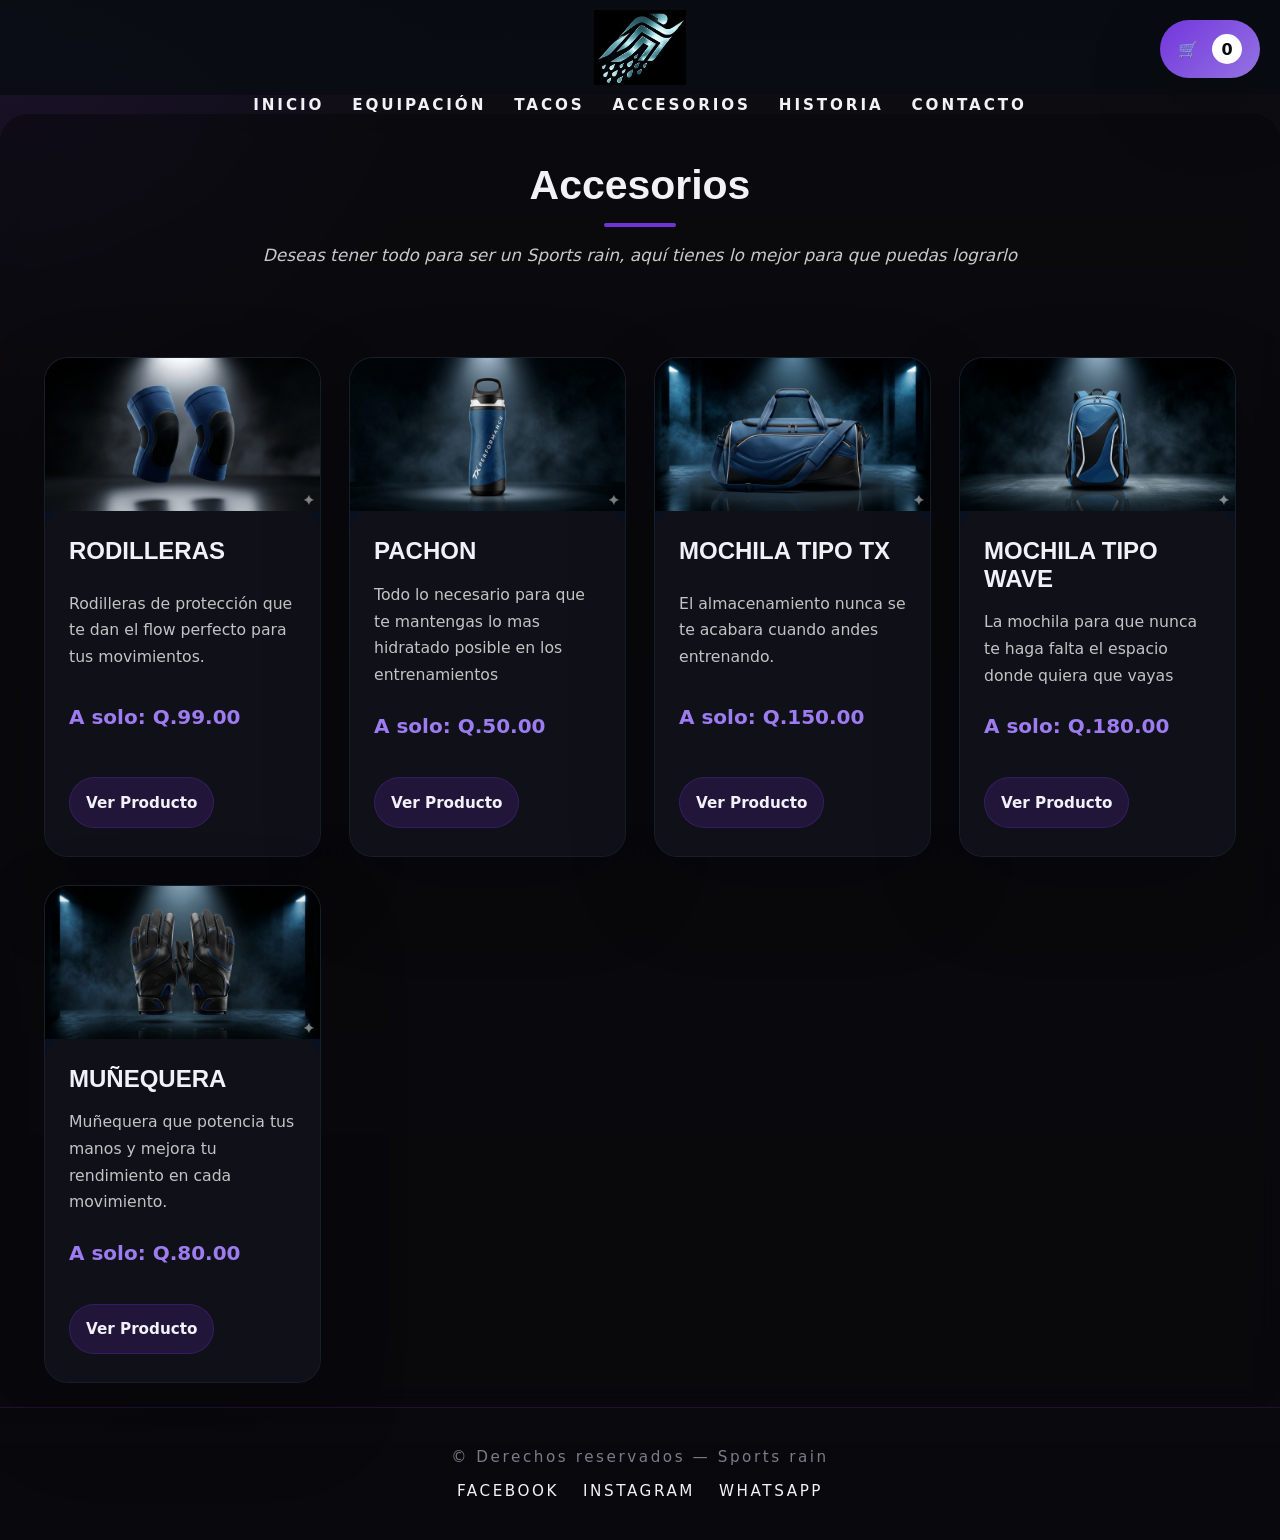
==== commit 7cb51580: "Actualice archivos en rama develop" ====
--- a/HTML/Accesorios.html
+++ b/HTML/Accesorios.html
@@ -19,7 +19,7 @@
          Es lo primero que se ve, forma de rectángulo largo
     ======================== -->
     <header class="header">
-        <img src="../images/logo2.png" alt="Logo TX" class="header-logo">
+        <img src="../images/sportsrainss.jpeg" alt="SR" class="header-logo">
     </header>
 
     <!-- 1. Checkbox - motor del hamburguesa -->
@@ -191,6 +191,35 @@
                 </div>
             </article>
 
+             <article class="producto">
+                <div>
+                    <img src="../images/acc1.png" alt="medias">
+                </div>
+                <div class="informacion">
+                    <h3>Medias antideslizantes</h3>
+                    <p>Haz deporte cómodamente.</p>
+                    <div class="precio">
+                        <p class="dinero">A solo: Q.150.00</p>
+                    </div>
+                    <button class="btn-ver-producto" onclick="window.location.href='producto.html?id=muñequera'">Ver Producto</button>
+                </div>
+            </article>
+
+            <article class="producto">
+                <div>
+                    <img src="../images/acc2mangas.png" alt="mangas">
+                </div>
+                <div class="informacion">
+                    <h3>Mangas deportivas</h3>
+                    <p>Prácticar deporte con estilo es lo mejor siempre.</p>
+                    <div class="precio">
+                        <p class="dinero">A solo: Q.175.00</p>
+                    </div>
+                    <button class="btn-ver-producto" onclick="window.location.href='producto.html?id=muñequera'">Ver Producto</button>
+                </div>
+            </article>
+
+
             <article class="producto">
                 <div>
                     <img src="../images/Proximamente.png" alt="reloj">
--- a/CSS/estiloprincipal-aida.css
+++ b/CSS/estiloprincipal-aida.css
@@ -4,20 +4,16 @@
    ======================= */
 
 :root {
-    --bg: #07060c;
-    --bg-alt: #0f0c1d;
-    --bg-surface: #14121d;
-    --bg-surface-soft: #1f1a2d;
-    --bg-surface-strong: #09070f;
-    --bg-glow: rgba(139, 92, 246, 0.16);
-    --accent: #8b5cf6;
-    --accent-secondary: #c084fc;
-    --text: #f4f1ff;
-    --text-strong: #ffffff;
-    --text-muted: #aca6c9;
-    --border-soft: rgba(139, 92, 246, 0.22);
-    --shadow-soft: 0 30px 70px rgba(0, 0, 0, 0.45);
-    --shadow-strong: 0 38px 100px rgba(0, 0, 0, 0.38);
+    --bg: #09090d;
+    --bg-surface: #121017;
+    --bg-surface-soft: #1a1620;
+    --bg-surface-strong: #0e0d12;
+    --accent: #7c3aed;
+    --accent-secondary: #9d7bf0 !important;
+    --text: #f2f1f7;
+    --text-muted: #7d7a8c !important;
+    --border-soft: rgba(124, 58, 237, 0.2);
+    --shadow-soft: 0 30px 60px rgba(0, 0, 0, 0.45);
 }
 
 html {
@@ -26,62 +22,14 @@
 
 body {
     color: var(--text);
-    font-family: 'Segoe UI', 'Inter', system-ui, sans-serif;
-    background: radial-gradient(circle at top left, rgba(139, 92, 246, 0.16) 0%, transparent 22%),
-                radial-gradient(circle at bottom right, rgba(139, 92, 246, 0.08) 0%, transparent 18%),
-                linear-gradient(180deg, #0b0815 0%, #050408 100%);
-    background-attachment: fixed;
+    font-family: 'Inter', system-ui, sans-serif;
+    background: radial-gradient(circle at top left, rgba(124, 58, 237, 0.12), transparent 22%), linear-gradient(180deg, var(--bg-surface-strong) 0%, var(--bg) 100%);
     min-height: 100vh;
-    letter-spacing: 0.01em;
-    -webkit-font-smoothing: antialiased;
-    -moz-osx-font-smoothing: grayscale;
-}
-
-::selection {
-    background: rgba(139, 92, 246, 0.35);
-    color: #fff;
 }
 
 img {
     display: block;
     max-width: 100%;
-}
-
-input,
-select,
-textarea {
-    font: inherit;
-    width: 100%;
-    min-height: 48px;
-    padding: 0.95rem 1rem;
-    color: var(--text);
-    background: rgba(255, 255, 255, 0.06);
-    border: 1px solid rgba(139, 92, 246, 0.18);
-    border-radius: 16px;
-    transition: border-color 0.25s ease, box-shadow 0.25s ease, background-color 0.25s ease;
-}
-
-select {
-    appearance: none;
-    background-image: linear-gradient(45deg, transparent 50%, rgba(255,255,255,0.95) 50%),
-                      linear-gradient(135deg, rgba(255,255,255,0.95) 50%, transparent 50%);
-    background-position: calc(100% - 1rem) center;
-    background-size: 8px 8px;
-    background-repeat: no-repeat;
-    padding-right: 2.75rem;
-}
-
-option {
-    color: var(--text);
-    background: #09080f;
-}
-
-input:focus,
-select:focus,
-textarea:focus {
-    border-color: rgba(139, 92, 246, 0.55);
-    box-shadow: 0 0 0 4px rgba(139, 92, 246, 0.12);
-    outline: none;
 }
 
 a {
@@ -132,17 +80,16 @@
 
 .btn-agregar-carrito,
 .btn-enviar {
-    background: linear-gradient(135deg, var(--accent), var(--accent-secondary));
+    background: var(--accent);
     color: #06070f;
     padding: 0.95rem 1.6rem;
-    box-shadow: 0 18px 40px rgba(139, 92, 246, 0.22);
+    box-shadow: 0 18px 40px rgba(124, 58, 237, 0.18);
 }
 
 .btn-agregar-carrito:hover,
 .btn-enviar:hover {
-    background: linear-gradient(135deg, #a174f6, #d3b7ff);
-}
-
+    background: var(--accent-secondary);
+}
 
 .menu-btn {
     color: var(--text);
@@ -312,46 +259,3 @@
     background-color: var(--accent);
 }
 
-/* Controles del catálogo (inyectados por JS) */
-.catalog-controls {
-    display: flex;
-    gap: 12px;
-    align-items: center;
-    margin-bottom: 16px;
-}
-
-.catalog-search,
-.catalog-filter {
-    padding: 0.85rem 1rem;
-    border-radius: 12px;
-    border: 1px solid rgba(139, 92, 246, 0.12);
-    background: rgba(255,255,255,0.02);
-    color: var(--text);
-}
-
-.catalog-search {
-    flex: 1 1 220px;
-    min-width: 140px;
-}
-
-.catalog-filter {
-    width: 220px;
-    appearance: none;
-}
-
-.catalog-search::placeholder {
-    color: rgba(245,234,255,0.42);
-}
-
-.catalog-search:focus,
-.catalog-filter:focus {
-    border-color: var(--bg-glow);
-    box-shadow: 0 8px 40px rgba(139,92,246,0.08);
-    outline: none;
-}
-
-@media (max-width: 720px) {
-    .catalog-controls { flex-direction: column; align-items: stretch; }
-    .catalog-filter { width: 100%; }
-}
-
--- a/CSS/estiloprincipal-meli.css
+++ b/CSS/estiloprincipal-meli.css
@@ -1,7 +1,7 @@
 
 :root {
-    --accent-secondary: #00d4ff;
-    --text-muted: #a0aec0;
+    --accent-secondary: #9d7bf0;
+    --text-muted: #7d7a8c;
 }
 
 * {
@@ -222,7 +222,7 @@
     border-radius: 26px;
     background: rgba(7, 12, 20, 0.72);
     box-shadow: 0 32px 90px rgba(0, 0, 0, 0.34);
-    border: 1px solid rgba(0, 212, 255, 0.14);
+    border: 1px solid rgba(124, 58, 237, 0.14);
 }
 
 .slogan-contenido h1 {
@@ -261,7 +261,7 @@
     border-radius: 30px;
     background: rgba(5, 8, 18, 0.96);
     box-shadow: 0 38px 100px rgba(0, 0, 0, 0.32);
-    border: 1px solid rgba(0, 212, 255, 0.16);
+    border: 1px solid rgba(124, 58, 237, 0.16);
     backdrop-filter: blur(18px);
     position: relative;
 }
@@ -271,7 +271,7 @@
     position: absolute;
     inset: 0;
     border-radius: 30px;
-    background: linear-gradient(180deg, rgba(0, 212, 255, 0.05), transparent 55%);
+    background: linear-gradient(180deg, rgba(124, 58, 237, 0.05), transparent 55%);
     pointer-events: none;
 }
 
@@ -336,7 +336,7 @@
 .destacado-card:hover {
     transform: translateY(-6px);
     box-shadow: 0 34px 80px rgba(0, 0, 0, 0.28);
-    border-color: rgba(0, 212, 255, 0.18);
+    border-color: rgba(124, 58, 237, 0.18);
 }
 
 .destacado-card h2 {
@@ -365,7 +365,7 @@
     display: inline-flex;
     align-items: center;
     gap: 0.85rem;
-    background: linear-gradient(135deg, rgba(0, 216, 255, 0.92), rgba(0, 151, 255, 0.94));
+    background: linear-gradient(135deg, rgba(124, 58, 237, 0.92), rgba(157, 123, 240, 0.94));
     color: #06070f;
     min-width: 76px;
     transition: transform 0.25s ease, filter 0.25s ease;
@@ -413,7 +413,7 @@
     justify-content: space-between;
     align-items: center;
     padding: 15px 0;
-    border-bottom: 1px solid rgba(0, 212, 255, 0.15);
+    border-bottom: 1px solid rgba(124, 58, 237, 0.15);
 }
 
 .total-carrito {
--- a/CSS/estilosapartados-aida.css
+++ b/CSS/estilosapartados-aida.css
@@ -1,31 +1,42 @@
 /* ESTILOS APARTADOS — AIDA (colores y visual) */
 
 .producto {
-    background: linear-gradient(180deg, rgba(18, 16, 23, 0.96), rgba(10, 9, 16, 0.98));
-    border-radius: 28px;
-    border: 1px solid rgba(139, 92, 246, 0.12);
-    box-shadow: 0 24px 80px rgba(0, 0, 0, 0.25);
+    background: linear-gradient(180deg, rgba(18, 16, 23, 0.96), rgba(14, 13, 18, 0.98));
 }
 
 .informacion {
     background-color: rgba(18, 16, 23, 0.88);
-    border-radius: 20px;
-    padding: 1.4rem;
-    border: 1px solid rgba(139, 92, 246, 0.14);
 }
 
 .btn-ver-producto {
-    background: rgba(139, 92, 246, 0.18);
-    border: 1px solid rgba(139, 92, 246, 0.24);
-    color: var(--text);
-    border-radius: 999px;
-    padding: 0.95rem 1.4rem;
-    transition: transform 0.25s ease, background 0.25s ease, border-color 0.25s ease;
+    background: rgba(124, 58, 237, 0.18);
+    border: 1px solid rgba(124, 58, 237, 0.24);
 }
 
 .btn-ver-producto:hover {
-    background: rgba(139, 92, 246, 0.32);
-    transform: translateY(-1px);
+    background: rgba(124, 58, 237, 0.32);
+}
+
+#intro h2::after {
+    background-color: rgba(124, 58, 237, 0.9);
+}
+
+.informacion h3 {
+    color: var(--text);
+}
+
+.precio .dinero {
+    color: var(--accent-secondary);
+}
+
+.btn-ver-producto {
+    background: rgba(124, 58, 237, 0.18);
+    color: var(--text);
+    border: 1px solid rgba(124, 58, 237, 0.24);
+}
+
+.btn-ver-producto:hover {
+    background: rgba(124, 58, 237, 0.32);
 }
 
 #intro h2 {
@@ -36,23 +47,21 @@
     background-color: var(--accent);
 }
 
-.informacion h3 {
+.informacion p {
+    color: rgba(245, 234, 255, 0.8);
+}
+
+.btn-ver-producto {
     color: var(--text);
 }
 
-.informacion p {
-    color: rgba(245, 234, 255, 0.82);
-}
-
-.precio .dinero {
-    color: var(--accent-secondary);
+.informacion {
+    border-radius: 20px;
 }
 
 #intro {
-    background: rgba(9, 9, 13, 0.64);
-    backdrop-filter: blur(12px);
+    background: rgba(9, 9, 13, 0.6);
+    backdrop-filter: blur(10px);
     border-radius: 28px;
-    border: 1px solid rgba(139, 92, 246, 0.08);
-    padding: 2rem;
 }
 
--- a/CSS/estilosapartados-meli.css
+++ b/CSS/estilosapartados-meli.css
@@ -7,6 +7,7 @@
     margin: 0 auto;
     grid-template-columns: repeat(auto-fit, minmax(240px, 1fr));
 }
+
 
 .cata-accesorios,
 .cata-velocity,
@@ -25,6 +26,7 @@
     background: rgba(10, 18, 34, 0.92);
     border: 1px solid rgba(255, 255, 255, 0.06);
     transition: transform 0.3s ease, box-shadow 0.3s ease;
+    height: 100%;
 }
 
 .producto:hover {
@@ -34,18 +36,21 @@
 
 .producto img {
     width: 100%;
-    height: 260px;
-    object-fit: cover;
+    height: 320px; 
+    object-fit: cover; 
+    object-position: top; 
     transition: transform 0.45s ease;
 }
 
 .producto:hover img {
-    transform: scale(1.05);
-}
+    transform: scale(1.03);
+}
+
 
 .cata-velocity .producto img {
-    max-height: 320px;
-}
+    max-height: 340px;
+}
+
 
 .informacion {
     padding: 26px 24px 28px;
@@ -53,6 +58,7 @@
     display: flex;
     flex-direction: column;
     justify-content: space-between;
+    gap: 12px;
     transition: background-color 0.35s ease;
 }
 
@@ -61,7 +67,7 @@
 }
 
 .informacion h3 {
-    margin: 0 0 14px 0;
+    margin: 0 0 4px 0;
     font-family: 'Inter', sans-serif;
     font-size: 1.5rem;
     text-transform: uppercase;
@@ -69,8 +75,8 @@
 
 .informacion p {
     color: rgba(255,255,255,0.75);
-    line-height: 1.8;
-    margin-bottom: 18px;
+    line-height: 1.7;
+    margin-bottom: 8px;
     font-size: 0.98rem;
 }
 
@@ -85,7 +91,7 @@
     cursor: pointer;
     font-size: 0.95rem;
     font-weight: 800;
-    margin-top: 18px;
+    margin-top: 14px;
     width: fit-content;
     align-self: flex-start;
     transition: all 0.25s ease;
@@ -113,7 +119,6 @@
 
 #intro h2::after {
     content: "";
-    position: absolute; 
     display: block;
     width: 72px;
     height: 4px;
@@ -130,19 +135,58 @@
     margin-top: 18px;
 }
 
+.contenedor-boton-volver {
+    display: flex !important;
+    justify-content: flex-start; 
+    align-items: center;
+    max-width: 1240px;
+    margin: 100px auto 40px !important; 
+    padding: 0 24px;
+    width: 100%;
+    clear: both !important; 
+    position: relative !important;
+}
+
+.btn-regresar-catalogo {
+    display: inline-flex;
+    align-items: center;
+    justify-content: center;
+    padding: 12px 24px;
+    border-radius: 999px;
+    cursor: pointer;
+    font-size: 0.9rem;
+    font-weight: 700;
+    text-transform: uppercase;
+    letter-spacing: 0.08rem;
+    transition: all 0.25s ease;
+    background: rgba(0, 212, 255, 0.12);
+    color: #ffffff; 
+    border: 1px solid rgba(0, 212, 255, 0.3);
+    text-decoration: none;
+}
+
+.btn-regresar-catalogo:hover {
+    background: rgba(0, 212, 255, 0.24);
+    transform: translateX(-4px);
+    box-shadow: 0 10px 25px rgba(0, 212, 255, 0.15);
+}
+
 @media (max-width: 768px) {
     .catalogo {
         gap: 20px;
         padding: 18px;
     }
     .producto img {
-        height: 240px;
+        height: 280px;
     }
     #intro h2 {
         font-size: 2.3rem;
     }
     #descripcion {
         font-size: 1rem;
+    }
+    .contenedor-boton-volver {
+        margin: 60px auto 30px !important;
     }
 }
 
@@ -154,7 +198,7 @@
     }
     .producto img {
         height: auto;
-        max-height: 220px;
+        max-height: 250px;
     }
     .informacion h3 {
         font-size: 1.2rem;
@@ -168,4 +212,8 @@
     #descripcion {
         font-size: 0.95rem;
     }
+    .contenedor-boton-volver {
+        justify-content: center; 
+        margin: 40px auto 15px !important;
+    }
 }
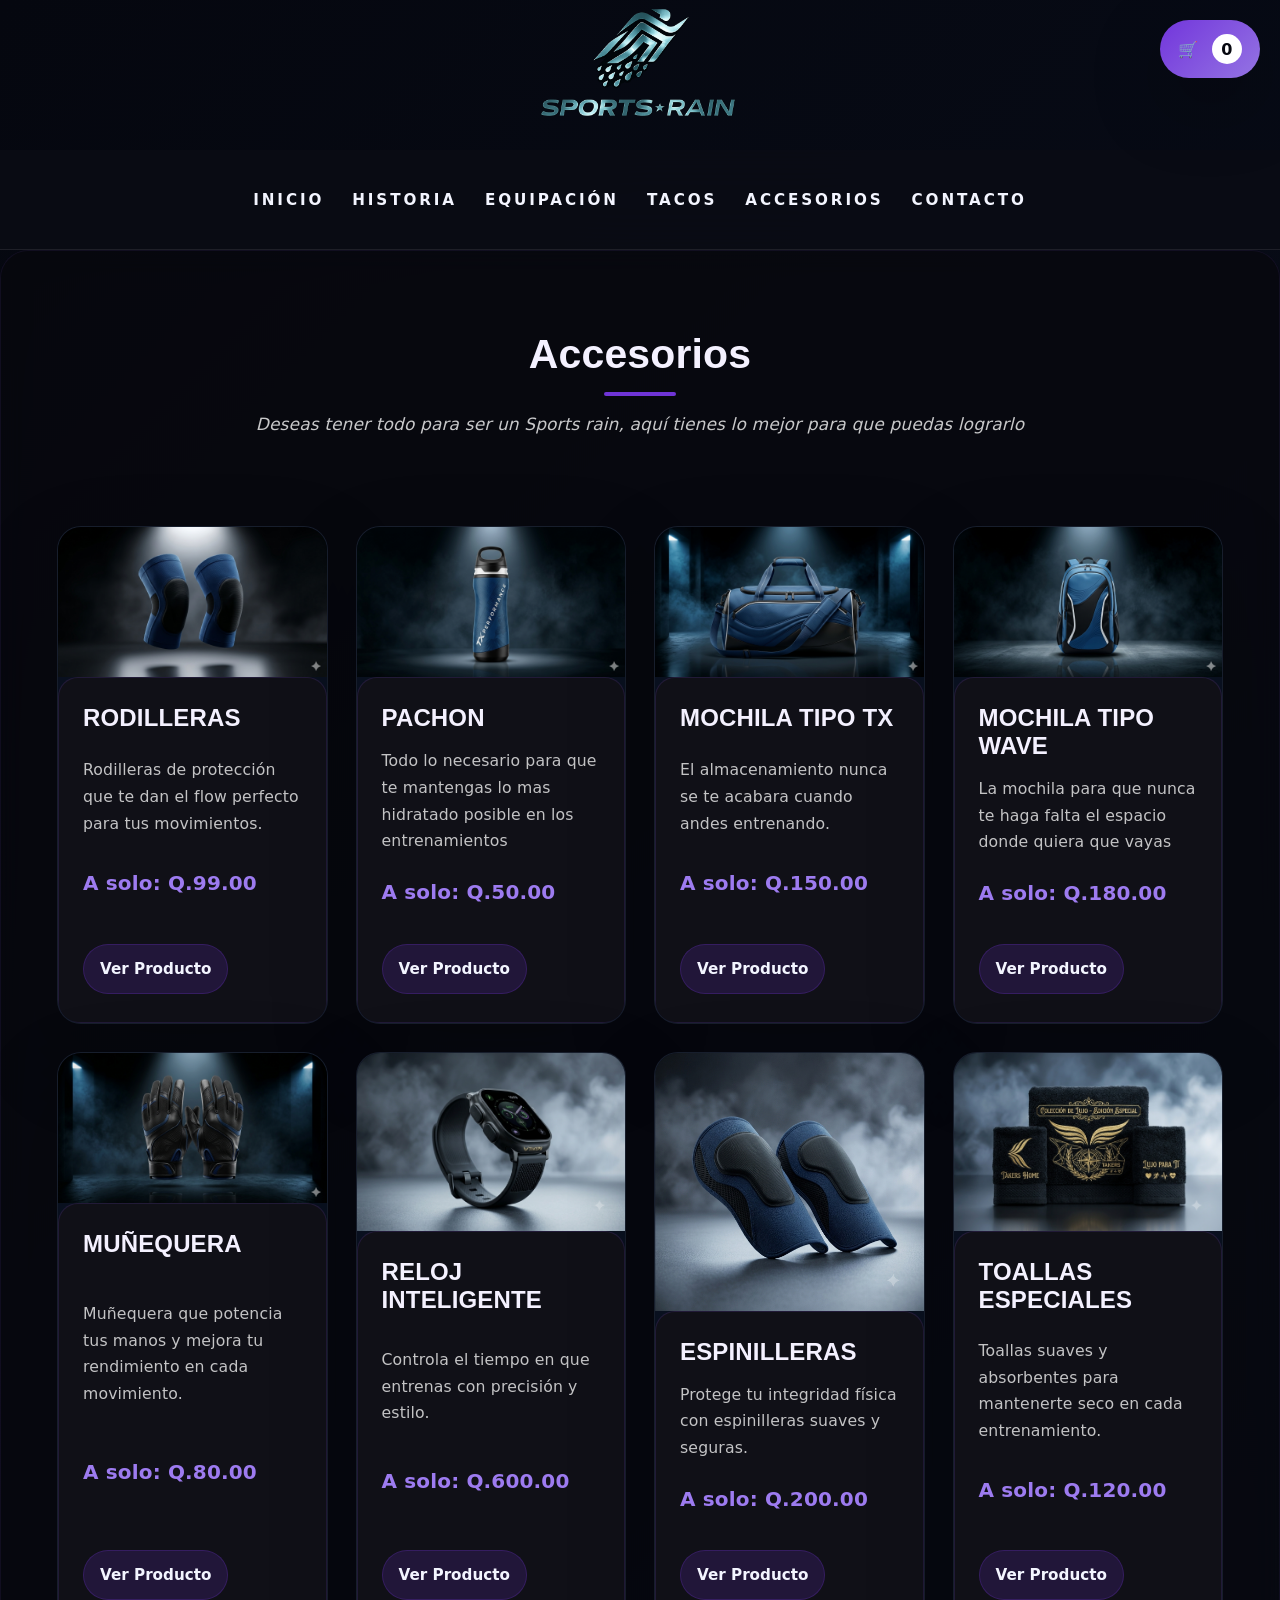
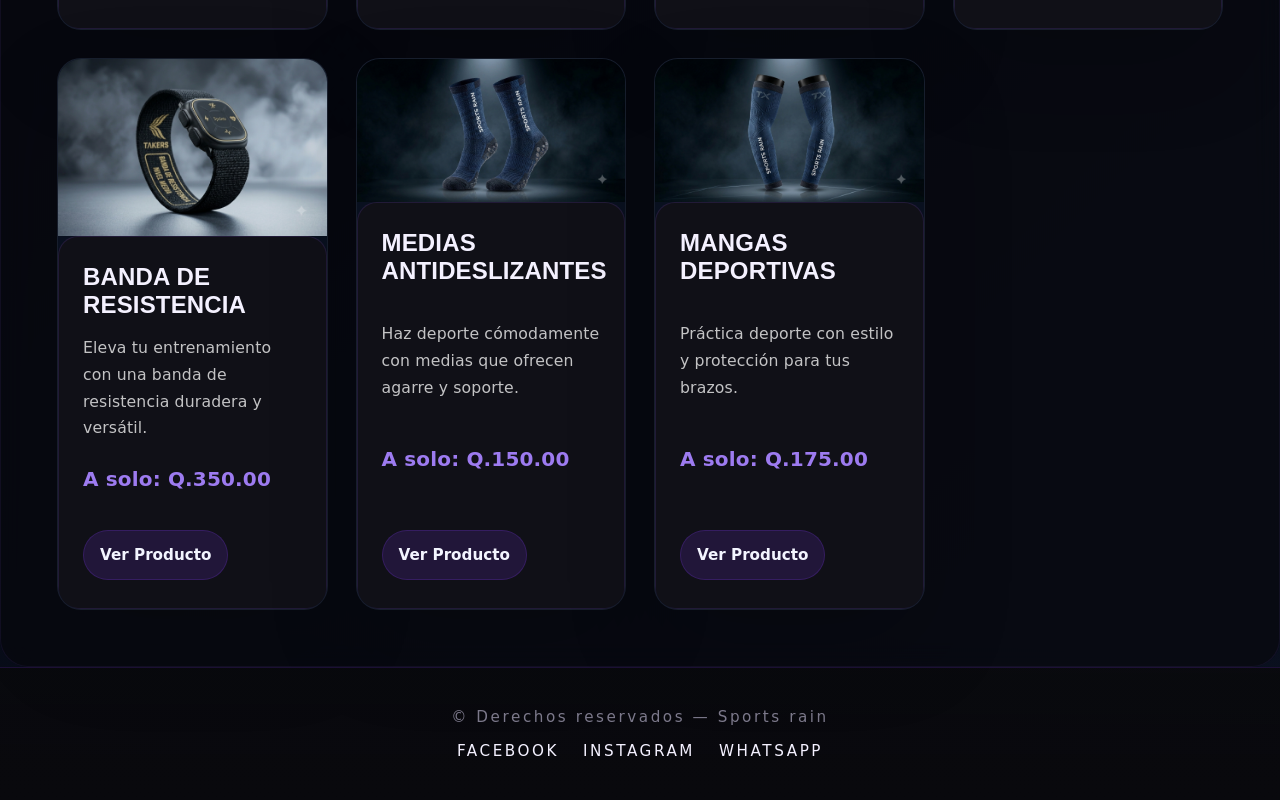
==== commit b5c44b9b: "Proyecto Final" ====
--- a/HTML/Accesorios.html
+++ b/HTML/Accesorios.html
@@ -19,7 +19,7 @@
          Es lo primero que se ve, forma de rectángulo largo
     ======================== -->
     <header class="header">
-        <img src="../images/sportsrainss.jpeg" alt="SR" class="header-logo">
+        <img src="../images/logoooooo.png" alt="Logo SR" class="header-logo">
     </header>
 
     <!-- 1. Checkbox - motor del hamburguesa -->
@@ -28,10 +28,10 @@
     <!-- 2. Panel lateral - solo celular -->
     <ul class="menu-panel">
         <li><a href="../index.html">INICIO</a></li>
+        <li><a href="historia.html">HISTORIA</a></li>
         <li><a href="Equipacion.html">EQUIPACIÓN</a></li>
         <li><a href="Tacos.html">TACOS</a></li>
         <li><a href="Accesorios.html">ACCESORIOS</a></li>
-        <li><a href="historia.html">HISTORIA</a></li>
         <li><a href="Contacto.html">CONTACTO</a></li>
     </ul>
     <label class="menu-overlay" for="menu-toggle" aria-label="Cerrar menú"></label>
@@ -44,10 +44,10 @@
         <label class="menu-btn" for="menu-toggle">☰</label>
         <ul class="nav-links">
             <li><a href="../index.html">INICIO</a></li>
+            <li><a href="historia.html">HISTORIA</a></li>
             <li><a href="Equipacion.html">EQUIPACIÓN</a></li>
             <li><a href="Tacos.html">TACOS</a></li>
             <li><a href="Accesorios.html">ACCESORIOS</a></li>
-            <li><a href="historia.html">HISTORIA</a></li>
             <li><a href="Contacto.html">CONTACTO</a></li>
 
         </ul>
@@ -145,7 +145,7 @@
                     <div class="precio">
                         <p class="dinero">A solo: Q.600.00</p>
                     </div>
-                    <button class="btn-ver-producto" onclick="window.location.href='producto.html?id=muñequera'">Ver Producto</button>
+                    <button class="btn-ver-producto" onclick="window.location.href='producto.html?id=reloj-inteligente'">Ver Producto</button>
                 </div>
             </article>
 
@@ -159,7 +159,7 @@
                     <div class="precio">
                         <p class="dinero">A solo: Q.200.00</p>
                     </div>
-                    <button class="btn-ver-producto" onclick="window.location.href='producto.html?id=muñequera'">Ver Producto</button>
+                    <button class="btn-ver-producto" onclick="window.location.href='producto.html?id=espinilleras'">Ver Producto</button>
                 </div>
             </article>
 
@@ -173,7 +173,7 @@
                     <div class="precio">
                         <p class="dinero">A solo: Q.120.00</p>
                     </div>
-                    <button class="btn-ver-producto" onclick="window.location.href='producto.html?id=muñequera'">Ver Producto</button>
+                    <button class="btn-ver-producto" onclick="window.location.href='producto.html?id=toallas-especiales'">Ver Producto</button>
                 </div>
             </article>
 
@@ -187,7 +187,7 @@
                     <div class="precio">
                         <p class="dinero">A solo: Q.350.00</p>
                     </div>
-                    <button class="btn-ver-producto" onclick="window.location.href='producto.html?id=muñequera'">Ver Producto</button>
+                    <button class="btn-ver-producto" onclick="window.location.href='producto.html?id=banda-resistencia'">Ver Producto</button>
                 </div>
             </article>
 
@@ -201,7 +201,7 @@
                     <div class="precio">
                         <p class="dinero">A solo: Q.150.00</p>
                     </div>
-                    <button class="btn-ver-producto" onclick="window.location.href='producto.html?id=muñequera'">Ver Producto</button>
+                    <button class="btn-ver-producto" onclick="window.location.href='producto.html?id=medias-antideslizantes'">Ver Producto</button>
                 </div>
             </article>
 
@@ -215,17 +215,7 @@
                     <div class="precio">
                         <p class="dinero">A solo: Q.175.00</p>
                     </div>
-                    <button class="btn-ver-producto" onclick="window.location.href='producto.html?id=muñequera'">Ver Producto</button>
-                </div>
-            </article>
-
-
-            <article class="producto">
-                <div>
-                    <img src="../images/Proximamente.png" alt="reloj">
-                </div>
-                <div class="informacion">
-                    <h3>Proximamente</h3>
+                    <button class="btn-ver-producto" onclick="window.location.href='producto.html?id=mangas-deportivas'">Ver Producto</button>
                 </div>
             </article>
          </div>
--- a/CSS/estiloprincipal-aida.css
+++ b/CSS/estiloprincipal-aida.css
@@ -1,261 +1,506 @@
+/* yo este archivo contiene estilos CSS con comentarios simples para aprender */
 /* ========================
    ESTILOS PRINCIPAL — AIDA
    (Colores, tipografía, botones y estilo visual)
    ======================= */
 
-:root {
-    --bg: #09090d;
-    --bg-surface: #121017;
-    --bg-surface-soft: #1a1620;
-    --bg-surface-strong: #0e0d12;
-    --accent: #7c3aed;
-    --accent-secondary: #9d7bf0 !important;
-    --text: #f2f1f7;
-    --text-muted: #7d7a8c !important;
-    --border-soft: rgba(124, 58, 237, 0.2);
-    --shadow-soft: 0 30px 60px rgba(0, 0, 0, 0.45);
-}
-
-html {
-    scroll-behavior: smooth;
-}
-
-body {
-    color: var(--text);
-    font-family: 'Inter', system-ui, sans-serif;
-    background: radial-gradient(circle at top left, rgba(124, 58, 237, 0.12), transparent 22%), linear-gradient(180deg, var(--bg-surface-strong) 0%, var(--bg) 100%);
-    min-height: 100vh;
-}
-
-img {
-    display: block;
-    max-width: 100%;
-}
-
-a {
-    color: var(--accent);
-    text-decoration: none;
-}
-
-a:hover {
-    color: var(--accent-secondary);
-}
+:root { /* yo inicio un bloque de estilo */
+    --bg: #07060c; /* yo defino una variable de estilo */
+    --bg-alt: #0f0c1d; /* yo defino una variable de estilo */
+    --bg-surface: #14121d; /* yo defino una variable de estilo */
+    --bg-surface-soft: #1f1a2d; /* yo defino una variable de estilo */
+    --bg-surface-strong: #09070f; /* yo defino una variable de estilo */
+    --bg-glow: rgba(139, 92, 246, 0.16); /* yo defino una variable de estilo */
+    --accent: #8b5cf6; /* yo defino una variable de estilo */
+    --accent-secondary: #c084fc; /* yo defino una variable de estilo */
+    --text: #f4f1ff; /* yo defino una variable de estilo */
+    --text-strong: #ffffff; /* yo defino una variable de estilo */
+    --text-muted: #aca6c9; /* yo defino una variable de estilo */
+    --border-soft: rgba(139, 92, 246, 0.22); /* yo defino una variable de estilo */
+    --shadow-soft: 0 30px 70px rgba(0, 0, 0, 0.45); /* yo defino una variable de estilo */
+    --shadow-strong: 0 38px 100px rgba(0, 0, 0, 0.38); /* yo defino una variable de estilo */
+} /* yo cierro el bloque de estilo */
+
+html { /* yo inicio un bloque de estilo */
+    scroll-behavior: smooth; /* yo aplico una propiedad de estilo */
+} /* yo cierro el bloque de estilo */
+
+body { /* yo inicio un bloque de estilo */
+    color: var(--text); /* yo defino el estilo del texto */
+    font-family: 'Segoe UI', 'Inter', system-ui, sans-serif; /* yo aplico una propiedad de estilo */
+    background: radial-gradient(circle at top left, rgba(139, 92, 246, 0.16) 0%, transparent 22%),
+                radial-gradient(circle at bottom right, rgba(139, 92, 246, 0.08) 0%, transparent 18%),
+                linear-gradient(180deg, #0b0815 0%, #050408 100%);
+    background-attachment: fixed; /* yo aplico una propiedad de estilo */
+    min-height: 100vh; /* yo ajusto espacios o tamaños */
+    letter-spacing: 0.01em; /* yo defino el estilo del texto */
+    -webkit-font-smoothing: antialiased; /* yo aplico una propiedad de estilo */
+    -moz-osx-font-smoothing: grayscale; /* yo aplico una propiedad de estilo */
+} /* yo cierro el bloque de estilo */
+
+::selection { /* yo inicio un bloque de estilo */
+    background: rgba(139, 92, 246, 0.35); /* yo defino cómo se ve el elemento */
+    color: #fff; /* yo defino el estilo del texto */
+} /* yo cierro el bloque de estilo */
+
+img { /* yo inicio un bloque de estilo */
+    display: block; /* yo controlo cómo se coloca el elemento */
+    max-width: 100%; /* yo ajusto espacios o tamaños */
+} /* yo cierro el bloque de estilo */
+
+input,
+select,
+textarea { /* yo inicio un bloque de estilo */
+    font: inherit; /* yo aplico una propiedad de estilo */
+    width: 100%; /* yo ajusto espacios o tamaños */
+    min-height: 48px; /* yo ajusto espacios o tamaños */
+    padding: 0.95rem 1rem; /* yo ajusto espacios o tamaños */
+    color: var(--text); /* yo defino el estilo del texto */
+    background: rgba(255, 255, 255, 0.06); /* yo defino cómo se ve el elemento */
+    border: 1px solid rgba(139, 92, 246, 0.18); /* yo defino cómo se ve el elemento */
+    border-radius: 16px; /* yo defino cómo se ve el elemento */
+    transition: border-color 0.25s ease, box-shadow 0.25s ease, background-color 0.25s ease; /* yo aplico una propiedad de estilo */
+} /* yo cierro el bloque de estilo */
+
+select { /* yo inicio un bloque de estilo */
+    appearance: none; /* yo aplico una propiedad de estilo */
+    background-image: linear-gradient(45deg, transparent 50%, rgba(255,255,255,0.95) 50%),
+                      linear-gradient(135deg, rgba(255,255,255,0.95) 50%, transparent 50%);
+    background-position: calc(100% - 1rem) center; /* yo aplico una propiedad de estilo */
+    background-size: 8px 8px; /* yo aplico una propiedad de estilo */
+    background-repeat: no-repeat; /* yo aplico una propiedad de estilo */
+    padding-right: 2.75rem; /* yo aplico una propiedad de estilo */
+} /* yo cierro el bloque de estilo */
+
+option { /* yo inicio un bloque de estilo */
+    color: var(--text); /* yo defino el estilo del texto */
+    background: #09080f; /* yo defino cómo se ve el elemento */
+} /* yo cierro el bloque de estilo */
+
+input:focus,
+select:focus,
+textarea:focus { /* yo inicio un bloque de estilo */
+    border-color: rgba(139, 92, 246, 0.55); /* yo aplico una propiedad de estilo */
+    box-shadow: 0 0 0 4px rgba(139, 92, 246, 0.12); /* yo defino cómo se ve el elemento */
+    outline: none; /* yo aplico una propiedad de estilo */
+} /* yo cierro el bloque de estilo */
+
+a { /* yo inicio un bloque de estilo */
+    color: var(--accent); /* yo defino el estilo del texto */
+    text-decoration: none; /* yo defino el estilo del texto */
+} /* yo cierro el bloque de estilo */
+
+a:hover { /* yo inicio un bloque de estilo */
+    color: var(--accent-secondary); /* yo defino el estilo del texto */
+} /* yo cierro el bloque de estilo */
 
 button,
 .btn-ver-producto,
 .btn-agregar-carrito,
 .btn-enviar,
-.btn-volver-inicio {
-    font-family: inherit;
-    border-radius: 999px;
-    border: none;
-    cursor: pointer;
-    transition: transform 0.2s ease, background-color 0.25s ease, box-shadow 0.25s ease;
-}
+.btn-volver-inicio { /* yo inicio un bloque de estilo */
+    font-family: inherit; /* yo aplico una propiedad de estilo */
+    border-radius: 999px; /* yo defino cómo se ve el elemento */
+    border: none; /* yo defino cómo se ve el elemento */
+    cursor: pointer; /* yo aplico una propiedad de estilo */
+    transition: transform 0.2s ease, background-color 0.25s ease, box-shadow 0.25s ease; /* yo aplico una propiedad de estilo */
+} /* yo cierro el bloque de estilo */
 
 button:hover,
 .btn-ver-producto:hover,
 .btn-agregar-carrito:hover,
 .btn-enviar:hover,
-.btn-volver-inicio:hover {
-    transform: translateY(-1px);
-}
+.btn-volver-inicio:hover { /* yo inicio un bloque de estilo */
+    transform: translateY(-1px); /* yo aplico una propiedad de estilo */
+} /* yo cierro el bloque de estilo */
 
 button:focus,
 .btn-ver-producto:focus,
 .btn-agregar-carrito:focus,
 .btn-enviar:focus,
-.btn-volver-inicio:focus {
-    outline: 2px solid rgba(124, 58, 237, 0.55);
-    outline-offset: 3px;
-}
+.btn-volver-inicio:focus { /* yo inicio un bloque de estilo */
+    outline: 2px solid rgba(124, 58, 237, 0.55); /* yo aplico una propiedad de estilo */
+    outline-offset: 3px; /* yo aplico una propiedad de estilo */
+} /* yo cierro el bloque de estilo */
 
 .btn-ver-producto,
-.btn-volver-inicio {
-    background: rgba(124, 58, 237, 0.12);
-    color: var(--text);
-    border: 1px solid rgba(124, 58, 237, 0.25);
-    padding: 0.95rem 1.4rem;
-}
+.btn-volver-inicio { /* yo inicio un bloque de estilo */
+    background: rgba(124, 58, 237, 0.12); /* yo defino cómo se ve el elemento */
+    color: var(--text); /* yo defino el estilo del texto */
+    border: 1px solid rgba(124, 58, 237, 0.25); /* yo defino cómo se ve el elemento */
+    padding: 0.95rem 1.4rem; /* yo ajusto espacios o tamaños */
+} /* yo cierro el bloque de estilo */
 
 .btn-agregar-carrito,
-.btn-enviar {
-    background: var(--accent);
-    color: #06070f;
-    padding: 0.95rem 1.6rem;
-    box-shadow: 0 18px 40px rgba(124, 58, 237, 0.18);
-}
+.btn-enviar { /* yo inicio un bloque de estilo */
+    background: linear-gradient(135deg, var(--accent), var(--accent-secondary)); /* yo defino cómo se ve el elemento */
+    color: #06070f; /* yo defino el estilo del texto */
+    padding: 0.95rem 1.6rem; /* yo ajusto espacios o tamaños */
+    box-shadow: 0 18px 40px rgba(139, 92, 246, 0.22); /* yo defino cómo se ve el elemento */
+} /* yo cierro el bloque de estilo */
 
 .btn-agregar-carrito:hover,
-.btn-enviar:hover {
-    background: var(--accent-secondary);
-}
-
-.menu-btn {
-    color: var(--text);
-}
+.btn-enviar:hover { /* yo inicio un bloque de estilo */
+    background: linear-gradient(135deg, #a174f6, #d3b7ff); /* yo defino cómo se ve el elemento */
+} /* yo cierro el bloque de estilo */
+
+
+.menu-btn { /* yo inicio un bloque de estilo */
+    color: var(--text); /* yo defino el estilo del texto */
+} /* yo cierro el bloque de estilo */
 
 .hero-copy,
 .destacado-card,
-.slogan-contenido {
-    animation: fadeInUp 0.85s ease both;
-}
-
-.destacado-card {
-    animation-delay: 0.18s;
-}
-
-@keyframes fadeInUp {
-    from {
-        opacity: 0;
-        transform: translateY(18px);
-    }
-    to {
-        opacity: 1;
-        transform: translateY(0);
-    }
-}
-
-@keyframes pulseGlow {
-    0%, 100% {
-        box-shadow: 0 18px 40px rgba(124, 58, 237, 0.12);
-    }
-    50% {
-        box-shadow: 0 24px 70px rgba(124, 58, 237, 0.22);
-    }
-}
+.slogan-contenido { /* yo inicio un bloque de estilo */
+    animation: fadeInUp 0.85s ease both; /* yo aplico una propiedad de estilo */
+} /* yo cierro el bloque de estilo */
+
+.destacado-card { /* yo inicio un bloque de estilo */
+    animation-delay: 0.18s; /* yo aplico una propiedad de estilo */
+} /* yo cierro el bloque de estilo */
+
+@keyframes fadeInUp { /* yo inicio un bloque de estilo */
+    from { /* yo inicio un bloque de estilo */
+        opacity: 0; /* yo defino cómo se ve el elemento */
+        transform: translateY(18px); /* yo aplico una propiedad de estilo */
+    } /* yo cierro el bloque de estilo */
+    to { /* yo inicio un bloque de estilo */
+        opacity: 1; /* yo defino cómo se ve el elemento */
+        transform: translateY(0); /* yo aplico una propiedad de estilo */
+    } /* yo cierro el bloque de estilo */
+} /* yo cierro el bloque de estilo */
+
+@keyframes pulseGlow { /* yo inicio un bloque de estilo */
+    0%, 100% { /* yo inicio un bloque de estilo */
+        box-shadow: 0 18px 40px rgba(124, 58, 237, 0.12); /* yo defino cómo se ve el elemento */
+    } /* yo cierro el bloque de estilo */
+    50% { /* yo inicio un bloque de estilo */
+        box-shadow: 0 24px 70px rgba(124, 58, 237, 0.22); /* yo defino cómo se ve el elemento */
+    } /* yo cierro el bloque de estilo */
+} /* yo cierro el bloque de estilo */
 
 .btn-agregar-carrito,
 .btn-enviar,
-.carrito-flotante {
-    animation: pulseGlow 3.2s ease-in-out infinite alternate;
-}
-
-.btn-ver-producto {
-    transition: transform 0.2s ease, background-color 0.25s ease, border-color 0.25s ease, color 0.25s ease;
-}
-
-.btn-ver-producto:hover {
-    transform: translateY(-1px);
-    color: var(--text);
-}
-
-.menu-panel li a {
-    border-bottom: 1px solid rgba(124, 58, 237, 0.12);
-}
-
-.nav-links a {
-    color: var(--text);
-    transition: color 0.3s;
-}
+.carrito-flotante { /* yo inicio un bloque de estilo */
+    animation: pulseGlow 3.2s ease-in-out infinite alternate; /* yo aplico una propiedad de estilo */
+} /* yo cierro el bloque de estilo */
+
+.btn-ver-producto { /* yo inicio un bloque de estilo */
+    transition: transform 0.2s ease, background-color 0.25s ease, border-color 0.25s ease, color 0.25s ease; /* yo aplico una propiedad de estilo */
+} /* yo cierro el bloque de estilo */
+
+.btn-ver-producto:hover { /* yo inicio un bloque de estilo */
+    transform: translateY(-1px); /* yo aplico una propiedad de estilo */
+    color: var(--text); /* yo defino el estilo del texto */
+} /* yo cierro el bloque de estilo */
+
+.menu-panel li a { /* yo inicio un bloque de estilo */
+    border-bottom: 1px solid rgba(124, 58, 237, 0.12); /* yo defino cómo se ve el elemento */
+} /* yo cierro el bloque de estilo */
+
+.nav-links a { /* yo inicio un bloque de estilo */
+    color: var(--text); /* yo defino el estilo del texto */
+    transition: color 0.3s; /* yo aplico una propiedad de estilo */
+} /* yo cierro el bloque de estilo */
 
 .nav-links a:hover,
-.nav-links a.active {
-    color: var(--accent);
-}
-
-.slogan-contenido h1 {
-    color: var(--text);
-}
-
-.slogan-contenido h1 .accent-primary {
-    color: var(--accent);
-}
-
-.slogan-contenido h1 .accent-secondary {
-    color: var(--accent-secondary);
-}
-
-.slogan-text {
-    color: var(--text-muted);
-    font-style: italic;
-}
-
-.footer {
-    background: linear-gradient(180deg, rgba(9, 9, 13, 0.95), rgba(9, 9, 13, 1));
-    border-top: 1px solid rgba(124, 58, 237, 0.18);
-}
-
-.footer-derechos {
-    color: var(--text-muted);
-}
-
-.footer-redes a {
-    color: var(--text);
-    transition: color 0.3s;
-}
-
-.footer-redes a:hover {
-    color: var(--accent);
-}
-
-.carrito-flotante {
-    background: var(--accent);
-    color: #06070f;
-    border-radius: 999px;
-    padding: 0.85rem 1.15rem;
-    box-shadow: 0 18px 40px rgba(124, 58, 237, 0.14);
-    display: inline-flex;
-    align-items: center;
-    gap: 0.75rem;
-}
-
-.carrito-contador {
-    display: inline-flex;
-    min-width: 28px;
-    height: 28px;
-    align-items: center;
-    justify-content: center;
-    border-radius: 999px;
-    background: rgba(255,255,255,0.95);
-    color: #06070f;
-    font-weight: 700;
-}
-
-.modal-carrito {
-    background: rgba(0,0,0,0.82);
-}
-
-.modal-contenido {
-    background: var(--bg-surface-strong);
-    border: 1px solid rgba(124, 58, 237, 0.18);
-    box-shadow: var(--shadow-soft);
-}
-
-.cerrar-modal {
-    color: var(--accent);
-}
-
-.slogan-fondo img {
-    filter: grayscale(0.95) brightness(1.1) contrast(0.85) saturate(1.12);
-}
-
-.slogan-contenido {
-    border: 1px solid rgba(124, 58, 237, 0.12);
-    background: rgba(9, 9, 13, 0.82);
-}
-
-.producto {
-    background-color: #0e0d12;
-}
-
-.informacion {
-    background-color: rgba(18, 16, 23, 0.9);
-}
-
-.informacion h3 {
-    color: var(--text);
-}
-
-.precio .dinero {
-    color: var(--accent-secondary);
-}
-
-#intro h2 {
-    color: var(--text);
-}
-
-#intro h2::after {
-    background-color: var(--accent);
-}
-
+.nav-links a.active { /* yo inicio un bloque de estilo */
+    color: var(--accent); /* yo defino el estilo del texto */
+} /* yo cierro el bloque de estilo */
+
+.slogan-contenido h1 { /* yo inicio un bloque de estilo */
+    color: var(--text); /* yo defino el estilo del texto */
+} /* yo cierro el bloque de estilo */
+
+.slogan-contenido h1 .accent-primary { /* yo inicio un bloque de estilo */
+    color: var(--accent); /* yo defino el estilo del texto */
+} /* yo cierro el bloque de estilo */
+
+.slogan-contenido h1 .accent-secondary { /* yo inicio un bloque de estilo */
+    color: var(--accent-secondary); /* yo defino el estilo del texto */
+} /* yo cierro el bloque de estilo */
+
+.slogan-text { /* yo inicio un bloque de estilo */
+    color: var(--text-muted); /* yo defino el estilo del texto */
+    font-style: italic; /* yo defino el estilo del texto */
+} /* yo cierro el bloque de estilo */
+
+.historia-pagina { /* yo inicio un bloque de estilo */
+    max-width: 1120px; /* yo ajusto espacios o tamaños */
+    margin: 3rem auto 4rem; /* yo ajusto espacios o tamaños */
+    padding: 2.5rem; /* yo ajusto espacios o tamaños */
+    border-radius: 32px; /* yo defino cómo se ve el elemento */
+    background: linear-gradient(145deg, rgba(11, 8, 20, 0.97), rgba(20, 16, 34, 0.95)); /* yo defino cómo se ve el elemento */
+    border: 1px solid rgba(139, 92, 246, 0.2); /* yo defino cómo se ve el elemento */
+    box-shadow: 0 35px 90px rgba(0, 0, 0, 0.32); /* yo defino cómo se ve el elemento */
+    position: relative; /* yo controlo cómo se coloca el elemento */
+    overflow: hidden; /* yo controlo cómo se coloca el elemento */
+} /* yo cierro el bloque de estilo */
+
+.historia-pagina::before { /* yo inicio un bloque de estilo */
+    content: ""; /* yo aplico una propiedad de estilo */
+    position: absolute; /* yo controlo cómo se coloca el elemento */
+    inset: 0; /* yo aplico una propiedad de estilo */
+    background: radial-gradient(circle at top right, rgba(139, 92, 246, 0.18), transparent 38%); /* yo defino cómo se ve el elemento */
+    pointer-events: none; /* yo aplico una propiedad de estilo */
+} /* yo cierro el bloque de estilo */
+
+.historia-encabezado { /* yo inicio un bloque de estilo */
+    text-align: center; /* yo defino el estilo del texto */
+    margin-bottom: 2rem; /* yo aplico una propiedad de estilo */
+    position: relative; /* yo controlo cómo se coloca el elemento */
+    z-index: 1; /* yo aplico una propiedad de estilo */
+} /* yo cierro el bloque de estilo */
+
+.historia-encabezado h1 { /* yo inicio un bloque de estilo */
+    font-size: clamp(2.2rem, 3.4vw, 3.2rem); /* yo defino el estilo del texto */
+    margin-bottom: 0.75rem; /* yo aplico una propiedad de estilo */
+    letter-spacing: 0.08em; /* yo defino el estilo del texto */
+    text-transform: uppercase; /* yo defino el estilo del texto */
+} /* yo cierro el bloque de estilo */
+
+.historia-encabezado .eyebrow { /* yo inicio un bloque de estilo */
+    display: inline-flex; /* yo controlo cómo se coloca el elemento */
+    color: var(--accent-secondary); /* yo defino el estilo del texto */
+    font-size: 0.9rem; /* yo defino el estilo del texto */
+    letter-spacing: 0.24em; /* yo defino el estilo del texto */
+    text-transform: uppercase; /* yo defino el estilo del texto */
+    font-weight: 700; /* yo defino el estilo del texto */
+} /* yo cierro el bloque de estilo */
+
+.historia-cuerpo { /* yo inicio un bloque de estilo */
+    display: grid; /* yo controlo cómo se coloca el elemento */
+    gap: 1.15rem; /* yo ajusto espacios o tamaños */
+    position: relative; /* yo controlo cómo se coloca el elemento */
+    z-index: 1; /* yo aplico una propiedad de estilo */
+} /* yo cierro el bloque de estilo */
+
+.historia-cuerpo p { /* yo inicio un bloque de estilo */
+    color: var(--text-muted); /* yo defino el estilo del texto */
+    line-height: 1.9; /* yo defino el estilo del texto */
+    font-size: 1rem; /* yo defino el estilo del texto */
+} /* yo cierro el bloque de estilo */
+
+.historia-frase { /* yo inicio un bloque de estilo */
+    margin: 0.8rem 0; /* yo ajusto espacios o tamaños */
+    padding: 1.2rem 1.4rem; /* yo ajusto espacios o tamaños */
+    border-left: 4px solid var(--accent); /* yo defino cómo se ve el elemento */
+    border-radius: 16px; /* yo defino cómo se ve el elemento */
+    background: rgba(139, 92, 246, 0.1); /* yo defino cómo se ve el elemento */
+    color: var(--text-strong); /* yo defino el estilo del texto */
+    font-style: italic; /* yo defino el estilo del texto */
+    font-size: 1.08rem; /* yo defino el estilo del texto */
+    line-height: 1.7; /* yo defino el estilo del texto */
+} /* yo cierro el bloque de estilo */
+
+.historia-pilares { /* yo inicio un bloque de estilo */
+    display: grid; /* yo controlo cómo se coloca el elemento */
+    grid-template-columns: repeat(3, minmax(0, 1fr)); /* yo controlo cómo se coloca el elemento */
+    gap: 1rem; /* yo ajusto espacios o tamaños */
+    margin-top: 2rem; /* yo aplico una propiedad de estilo */
+    position: relative; /* yo controlo cómo se coloca el elemento */
+    z-index: 1; /* yo aplico una propiedad de estilo */
+} /* yo cierro el bloque de estilo */
+
+.historia-logros { /* yo inicio un bloque de estilo */
+    margin-top: 4.5rem; /* yo aplico una propiedad de estilo */
+    margin-bottom: 4rem; /* yo aplico una propiedad de estilo */
+    padding-top: 2.5rem; /* yo aplico una propiedad de estilo */
+    padding-bottom: 1.5rem; /* yo aplico una propiedad de estilo */
+    border-top: 1px solid rgba(255, 255, 255, 0.08); /* yo defino cómo se ve el elemento */
+} /* yo cierro el bloque de estilo */
+
+.historia-logros .historia-encabezado { /* yo inicio un bloque de estilo */
+    margin-bottom: 1.8rem; /* yo aplico una propiedad de estilo */
+} /* yo cierro el bloque de estilo */
+
+section.destacados { /* yo inicio un bloque de estilo */
+    margin-top: 3rem; /* yo aplico una propiedad de estilo */
+} /* yo cierro el bloque de estilo */
+
+.historia-logros .historia-encabezado h2 { /* yo inicio un bloque de estilo */
+    font-size: clamp(2rem, 2.4vw, 2.4rem); /* yo defino el estilo del texto */
+    margin-top: 0.5rem; /* yo aplico una propiedad de estilo */
+} /* yo cierro el bloque de estilo */
+
+.historia-logros .historia-cuerpo { /* yo inicio un bloque de estilo */
+    gap: 1rem; /* yo ajusto espacios o tamaños */
+    margin-bottom: 1.8rem; /* yo aplico una propiedad de estilo */
+} /* yo cierro el bloque de estilo */
+
+.historia-logros .historia-cuerpo p { /* yo inicio un bloque de estilo */
+    max-width: 820px; /* yo ajusto espacios o tamaños */
+    margin: 0 auto; /* yo ajusto espacios o tamaños */
+} /* yo cierro el bloque de estilo */
+
+.historia-logros .historia-pilares { /* yo inicio un bloque de estilo */
+    grid-template-columns: repeat(3, minmax(0, 1fr)); /* yo controlo cómo se coloca el elemento */
+    gap: 1rem; /* yo ajusto espacios o tamaños */
+} /* yo cierro el bloque de estilo */
+
+.pilar-card { /* yo inicio un bloque de estilo */
+    padding: 1.25rem; /* yo ajusto espacios o tamaños */
+    border-radius: 20px; /* yo defino cómo se ve el elemento */
+    background: rgba(255, 255, 255, 0.04); /* yo defino cómo se ve el elemento */
+    border: 1px solid rgba(139, 92, 246, 0.16); /* yo defino cómo se ve el elemento */
+    box-shadow: inset 0 1px 0 rgba(255, 255, 255, 0.04); /* yo defino cómo se ve el elemento */
+} /* yo cierro el bloque de estilo */
+
+.pilar-card h3 { /* yo inicio un bloque de estilo */
+    color: var(--accent-secondary); /* yo defino el estilo del texto */
+    margin-bottom: 0.6rem; /* yo aplico una propiedad de estilo */
+    font-size: 1.05rem; /* yo defino el estilo del texto */
+    text-transform: uppercase; /* yo defino el estilo del texto */
+    letter-spacing: 0.12em; /* yo defino el estilo del texto */
+} /* yo cierro el bloque de estilo */
+
+.pilar-card p { /* yo inicio un bloque de estilo */
+    color: var(--text-muted); /* yo defino el estilo del texto */
+    line-height: 1.75; /* yo defino el estilo del texto */
+} /* yo cierro el bloque de estilo */
+
+@media (max-width: 900px) { /* yo inicio un bloque de estilo */
+    .historia-pilares { /* yo inicio un bloque de estilo */
+        grid-template-columns: 1fr; /* yo controlo cómo se coloca el elemento */
+    } /* yo cierro el bloque de estilo */
+} /* yo cierro el bloque de estilo */
+
+@media (max-width: 600px) { /* yo inicio un bloque de estilo */
+    .historia-pagina { /* yo inicio un bloque de estilo */
+        padding: 1.5rem; /* yo ajusto espacios o tamaños */
+        margin: 1.5rem 1rem 2rem; /* yo ajusto espacios o tamaños */
+        border-radius: 24px; /* yo defino cómo se ve el elemento */
+    } /* yo cierro el bloque de estilo */
+} /* yo cierro el bloque de estilo */
+
+.footer { /* yo inicio un bloque de estilo */
+    background: linear-gradient(180deg, rgba(9, 9, 13, 0.95), rgba(9, 9, 13, 1)); /* yo defino cómo se ve el elemento */
+    border-top: 1px solid rgba(124, 58, 237, 0.18); /* yo defino cómo se ve el elemento */
+} /* yo cierro el bloque de estilo */
+
+.footer-derechos { /* yo inicio un bloque de estilo */
+    color: var(--text-muted); /* yo defino el estilo del texto */
+} /* yo cierro el bloque de estilo */
+
+.footer-redes a { /* yo inicio un bloque de estilo */
+    color: var(--text); /* yo defino el estilo del texto */
+    transition: color 0.3s; /* yo aplico una propiedad de estilo */
+} /* yo cierro el bloque de estilo */
+
+.footer-redes a:hover { /* yo inicio un bloque de estilo */
+    color: var(--accent); /* yo defino el estilo del texto */
+} /* yo cierro el bloque de estilo */
+
+.carrito-flotante { /* yo inicio un bloque de estilo */
+    background: var(--accent); /* yo defino cómo se ve el elemento */
+    color: #06070f; /* yo defino el estilo del texto */
+    border-radius: 999px; /* yo defino cómo se ve el elemento */
+    padding: 0.85rem 1.15rem; /* yo ajusto espacios o tamaños */
+    box-shadow: 0 18px 40px rgba(124, 58, 237, 0.14); /* yo defino cómo se ve el elemento */
+    display: inline-flex; /* yo controlo cómo se coloca el elemento */
+    align-items: center; /* yo controlo cómo se coloca el elemento */
+    gap: 0.75rem; /* yo ajusto espacios o tamaños */
+} /* yo cierro el bloque de estilo */
+
+.carrito-contador { /* yo inicio un bloque de estilo */
+    display: inline-flex; /* yo controlo cómo se coloca el elemento */
+    min-width: 28px; /* yo ajusto espacios o tamaños */
+    height: 28px; /* yo ajusto espacios o tamaños */
+    align-items: center; /* yo controlo cómo se coloca el elemento */
+    justify-content: center; /* yo controlo cómo se coloca el elemento */
+    border-radius: 999px; /* yo defino cómo se ve el elemento */
+    background: rgba(255,255,255,0.95); /* yo defino cómo se ve el elemento */
+    color: #06070f; /* yo defino el estilo del texto */
+    font-weight: 700; /* yo defino el estilo del texto */
+} /* yo cierro el bloque de estilo */
+
+.modal-carrito { /* yo inicio un bloque de estilo */
+    background: rgba(0,0,0,0.82); /* yo defino cómo se ve el elemento */
+} /* yo cierro el bloque de estilo */
+
+.modal-contenido { /* yo inicio un bloque de estilo */
+    background: var(--bg-surface-strong); /* yo defino cómo se ve el elemento */
+    border: 1px solid rgba(124, 58, 237, 0.18); /* yo defino cómo se ve el elemento */
+    box-shadow: var(--shadow-soft); /* yo defino cómo se ve el elemento */
+} /* yo cierro el bloque de estilo */
+
+.cerrar-modal { /* yo inicio un bloque de estilo */
+    color: var(--accent); /* yo defino el estilo del texto */
+} /* yo cierro el bloque de estilo */
+
+.slogan-fondo img { /* yo inicio un bloque de estilo */
+    filter: grayscale(0.95) brightness(1.1) contrast(0.85) saturate(1.12); /* yo defino cómo se ve el elemento */
+} /* yo cierro el bloque de estilo */
+
+.slogan-contenido { /* yo inicio un bloque de estilo */
+    border: 1px solid rgba(124, 58, 237, 0.12); /* yo defino cómo se ve el elemento */
+    background: rgba(9, 9, 13, 0.82); /* yo defino cómo se ve el elemento */
+} /* yo cierro el bloque de estilo */
+
+.producto { /* yo inicio un bloque de estilo */
+    background-color: #0e0d12; /* yo defino cómo se ve el elemento */
+} /* yo cierro el bloque de estilo */
+
+.informacion { /* yo inicio un bloque de estilo */
+    background-color: rgba(18, 16, 23, 0.9); /* yo defino cómo se ve el elemento */
+} /* yo cierro el bloque de estilo */
+
+.informacion h3 { /* yo inicio un bloque de estilo */
+    color: var(--text); /* yo defino el estilo del texto */
+} /* yo cierro el bloque de estilo */
+
+.precio .dinero { /* yo inicio un bloque de estilo */
+    color: var(--accent-secondary); /* yo defino el estilo del texto */
+} /* yo cierro el bloque de estilo */
+
+#intro h2 { /* yo inicio un bloque de estilo */
+    color: var(--text); /* yo defino el estilo del texto */
+} /* yo cierro el bloque de estilo */
+
+#intro h2::after { /* yo inicio un bloque de estilo */
+    background-color: var(--accent); /* yo defino cómo se ve el elemento */
+} /* yo cierro el bloque de estilo */
+
+/* Controles del catálogo (inyectados por JS) */
+.catalog-controls { /* yo inicio un bloque de estilo */
+    display: flex; /* yo controlo cómo se coloca el elemento */
+    gap: 12px; /* yo ajusto espacios o tamaños */
+    align-items: center; /* yo controlo cómo se coloca el elemento */
+    margin-bottom: 16px; /* yo aplico una propiedad de estilo */
+} /* yo cierro el bloque de estilo */
+
+.catalog-search,
+.catalog-filter { /* yo inicio un bloque de estilo */
+    padding: 0.85rem 1rem; /* yo ajusto espacios o tamaños */
+    border-radius: 12px; /* yo defino cómo se ve el elemento */
+    border: 1px solid rgba(139, 92, 246, 0.12); /* yo defino cómo se ve el elemento */
+    background: rgba(255,255,255,0.02); /* yo defino cómo se ve el elemento */
+    color: var(--text); /* yo defino el estilo del texto */
+} /* yo cierro el bloque de estilo */
+
+.catalog-search { /* yo inicio un bloque de estilo */
+    flex: 1 1 220px; /* yo aplico una propiedad de estilo */
+    min-width: 140px; /* yo ajusto espacios o tamaños */
+} /* yo cierro el bloque de estilo */
+
+.catalog-filter { /* yo inicio un bloque de estilo */
+    width: 220px; /* yo ajusto espacios o tamaños */
+    appearance: none; /* yo aplico una propiedad de estilo */
+} /* yo cierro el bloque de estilo */
+
+.catalog-search::placeholder { /* yo inicio un bloque de estilo */
+    color: rgba(245,234,255,0.42); /* yo defino el estilo del texto */
+} /* yo cierro el bloque de estilo */
+
+.catalog-search:focus,
+.catalog-filter:focus { /* yo inicio un bloque de estilo */
+    border-color: var(--bg-glow); /* yo aplico una propiedad de estilo */
+    box-shadow: 0 8px 40px rgba(139,92,246,0.08); /* yo defino cómo se ve el elemento */
+    outline: none; /* yo aplico una propiedad de estilo */
+} /* yo cierro el bloque de estilo */
+
+@media (max-width: 720px) { /* yo inicio un bloque de estilo */
+    .catalog-controls { flex-direction: column; align-items: stretch; }
+    .catalog-filter { width: 100%; }
+} /* yo cierro el bloque de estilo */
+
--- a/CSS/estiloprincipal-meli.css
+++ b/CSS/estiloprincipal-meli.css
@@ -1,553 +1,711 @@
 
-:root {
-    --accent-secondary: #9d7bf0;
-    --text-muted: #7d7a8c;
-}
-
-* {
-    margin: 0;
-    padding: 0;
-    box-sizing: border-box;
-}
-
-html {
-    scroll-behavior: smooth;
-}
-
-body {
-    min-height: 100vh;
-    overflow-x: hidden;
-}
-
-main {
-    position: relative;
-    z-index: 1;
-}
-
-img {
-    max-width: 100%;
-    display: block;
-}
-
-section:nth-of-type(1) .contenedor-productos img,
-section:nth-of-type(1) [class*="producto"] img {
-    height: auto !important;
-    object-fit: contain !important;
-}
-
-section:nth-of-type(2) .contenedor-productos img,
-section:nth-of-type(2) [class*="producto"] img {
-    height: auto !important;
-    object-fit: contain !important;
-}
-
-section:nth-of-type(3) .contenedor-productos img,
-section:nth-of-type(3) [class*="producto"] img {
-    height: auto !important;
-    object-fit: contain !important;
-}
-
-section:nth-of-type(4) .contenedor-productos img,
-section:nth-of-type(4) [class*="producto"] img {
-    height: 175px !important;
-    object-fit: cover !important;
-    object-position: 50% 14% !important;
-    margin-bottom: -5px !important;
-}
-
-button,
-.btn-ver-producto,
-.btn-agregar-carrito,
-.btn-enviar,
-.btn-volver-inicio {
-    outline: none;
-}
-
-.header {
-    width: 100%;
-    min-height: 95px;
-    display: flex;
-    align-items: center;
-    justify-content: center;
-    padding: 0 20px;
-    background: linear-gradient(180deg, rgba(8, 12, 18, 0.95), rgba(8, 12, 18, 0.9));
-}
-
-.header-logo,
-.header-logo-img {
-    width: auto;
-    max-height: 75px;
-    object-fit: contain;
-}
-
-.navbar-tx {
-    width: min(1280px, 100%);
-    margin: 0 auto;
-    position: sticky;
-    top: 0;
-    z-index: 50;
-    padding: 18px 40px;
-    display: flex;
-    align-items: center;
-    justify-content: space-between;
-    gap: 1rem;
-    background: rgba(5, 7, 15, 0.92);
-    backdrop-filter: blur(28px);
-    border-bottom: 1px solid rgba(255,255,255,0.09);
-}
-
-.navbar-tx::before {
-    content: "";
-    position: absolute;
-    inset: 0;
-    background: rgba(255,255,255,0.02);
-    pointer-events: none;
-}
-
-.nav-links {
-    list-style: none;
-    display: flex;
-    gap: 1.75rem;
-    justify-content: center;
-    align-items: center;
-    margin: 0;
-    padding: 0;
-    flex: 1;
-}
-
-.nav-links a {
-    text-decoration: none;
-    font-size: 0.95rem;
-    letter-spacing: 0.18rem;
-    text-transform: uppercase;
-    font-weight: 800;
-    color: inherit;
-    padding: 0.5rem 0;
-}
-
-#menu-toggle {
-    display: none;
-}
-
-.menu-btn {
-    display: none;
-    cursor: pointer;
-    font-size: 1.8rem;
-    padding: 0.6rem 1rem;
-    user-select: none;
-    background: rgba(255,255,255,0.05);
-    border-radius: 999px;
-    border: 1px solid rgba(255,255,255,0.12);
-}
-
-.menu-panel {
-    display: none;
-    list-style: none;
-    flex-direction: column;
-    width: min(320px, 90vw);
-    position: fixed;
-    top: 0;
-    left: 0;
-    height: 100vh;
-    z-index: 9999;
-    padding-top: 4rem;
-    padding-bottom: 2rem;
-    box-shadow: 4px 0 25px rgba(0,0,0,0.45);
-    border-right: 1px solid rgba(255,255,255,0.08);
-    background: rgba(7, 12, 23, 0.98);
-    backdrop-filter: blur(12px);
-}
-
-#menu-toggle:checked ~ .menu-panel {
-    display: flex;
-}
-
-.menu-overlay {
-    display: none;
-    position: fixed;
-    inset: 0;
-    z-index: 900;
-    cursor: pointer;
-    background: rgba(0,0,0,0.45);
-}
-
-#menu-toggle:checked ~ .menu-overlay {
-    display: block;
-}
-
-.menu-panel li a {
-    display: block;
-    text-decoration: none;
-    padding: 1.1rem 1.8rem;
-    font-size: 0.98rem;
-    font-weight: 700;
-    letter-spacing: 0.14rem;
-    text-transform: uppercase;
-    color: inherit;
-}
-
-.slogan {
-    position: relative;
-    min-height: 60vh;
-    display: flex;
-    align-items: center;
-    justify-content: center;
-    padding: 100px 40px 80px;
-    overflow: hidden;
-    background: linear-gradient(180deg, rgba(5, 7, 15, 0.96), rgba(8, 12, 20, 0.95)), url("../images/fondo.png");
-    background-size: cover;
-    background-position: center;
-    background-repeat: no-repeat;
-}
-
-.slogan-fondo {
-    position: absolute;
-    inset: 0;
-    pointer-events: none;
-}
-
-.slogan-fondo img {
-    width: 100%;
-    height: 100%;
-    object-fit: cover;
-    opacity: 0.25;
-}
-
-.slogan-contenido {
-    position: relative;
-    text-align: center;
-    z-index: 1;
-    max-width: 960px;
-    padding: 2rem 1.25rem;
-    border-radius: 26px;
-    background: rgba(7, 12, 20, 0.72);
-    box-shadow: 0 32px 90px rgba(0, 0, 0, 0.34);
-    border: 1px solid rgba(124, 58, 237, 0.14);
-}
-
-.slogan-contenido h1 {
-    font-size: clamp(2.7rem, 4.4vw, 4.8rem);
-    font-weight: 900;
-    letter-spacing: 0.26rem;
-    text-transform: uppercase;
-    line-height: 1.05;
-    margin-bottom: 1rem;
-}
-
-.slogan-contenido h1 span {
-    display: inline-block;
-}
-
-.slogan-text {
-    font-size: 1.05rem;
-    letter-spacing: 0.16rem;
-    line-height: 1.85;
-    margin-top: 1rem;
-}
-
-.hero {
-    padding: 95px 40px 60px;
-    display: flex;
-    align-items: center;
-    justify-content: center;
-    min-height: 68vh;
-    background: linear-gradient(180deg, rgba(8, 12, 18, 0.96), rgba(8, 12, 18, 0.92));
-}
-
-.hero-copy {
-    max-width: 830px;
-    text-align: center;
-    padding: 3rem 2rem;
-    border-radius: 30px;
-    background: rgba(5, 8, 18, 0.96);
-    box-shadow: 0 38px 100px rgba(0, 0, 0, 0.32);
-    border: 1px solid rgba(124, 58, 237, 0.16);
-    backdrop-filter: blur(18px);
-    position: relative;
-}
-
-.hero-copy::before {
-    content: "";
-    position: absolute;
-    inset: 0;
-    border-radius: 30px;
-    background: linear-gradient(180deg, rgba(124, 58, 237, 0.05), transparent 55%);
-    pointer-events: none;
-}
-
-.hero-copy .eyebrow {
-    display: inline-flex;
-    color: var(--accent-secondary);
-    font-weight: 700;
-    letter-spacing: 0.3rem;
-    text-transform: uppercase;
-    margin-bottom: 1.2rem;
-}
-
-.hero-copy h1 {
-    font-size: clamp(2.8rem, 4vw, 4.6rem);
-    line-height: 1.05;
-    margin-bottom: 1.2rem;
-}
-
-.hero-text {
-    color: var(--text-muted);
-    font-size: 1.05rem;
-    line-height: 1.85;
-    margin-bottom: 2rem;
-}
-
-.hero-actions {
-    display: flex;
-    flex-wrap: wrap;
-    justify-content: center;
-    gap: 1rem;
-}
-
-.hero-actions .btn-ver-producto,
-.hero-actions .btn-agregar-carrito,
-.hero-actions .btn-volver-inicio {
-    min-width: 165px;
-}
-
-.destacados {
-    max-width: 1200px;
-    margin: -60px auto 60px;
-    display: grid;
-    grid-template-columns: repeat(3, minmax(0, 1fr));
-    gap: 24px;
-    padding: 0 20px;
-    position: relative;
-    z-index: 1;
-}
-
-.destacado-card {
-    display: grid;
-    gap: 1.4rem;
-    padding: 36px 32px;
-    border-radius: 28px;
-    background: linear-gradient(180deg, rgba(10, 18, 33, 0.98), rgba(4, 10, 20, 0.9));
-    box-shadow: 0 34px 90px rgba(0, 0, 0, 0.28);
-    border: 1px solid rgba(255,255,255,0.1);
-    min-height: 270px;
-    transition: transform 0.25s ease, box-shadow 0.25s ease, border-color 0.25s ease;
-}
-
-.destacado-card:hover {
-    transform: translateY(-6px);
-    box-shadow: 0 34px 80px rgba(0, 0, 0, 0.28);
-    border-color: rgba(124, 58, 237, 0.18);
-}
-
-.destacado-card h2 {
-    font-size: 1.75rem;
-    letter-spacing: 0.08rem;
-}
-
-.destacado-card p {
-    color: var(--text-muted);
-    line-height: 1.8;
-}
-
-.destacado-card .btn-ver-producto {
-    justify-self: start;
-}
-
-.carrito-flotante {
-    position: fixed;
-    top: 20px;
-    right: 20px;
-    padding: 14px 18px;
-    border-radius: 999px;
-    cursor: pointer;
-    box-shadow: 0 26px 72px rgba(0, 0, 0, 0.28);
-    z-index: 999;
-    display: inline-flex;
-    align-items: center;
-    gap: 0.85rem;
-    background: linear-gradient(135deg, rgba(124, 58, 237, 0.92), rgba(157, 123, 240, 0.94));
-    color: #06070f;
-    min-width: 76px;
-    transition: transform 0.25s ease, filter 0.25s ease;
-}
-
-.carrito-flotante:hover {
-    transform: translateY(-2px) scale(1.03);
-    filter: brightness(1.05);
-}
-
-.carrito-contador {
-    display: inline-flex;
-    min-width: 30px;
-    height: 30px;
-    align-items: center;
-    justify-content: center;
-    border-radius: 999px;
-    background: #ffffff;
-    color: #06070f;
-    font-weight: 700;
-}
-
-.modal-carrito {
-    display: none;
-    position: fixed;
-    inset: 0;
-    z-index: 9999;
-    align-items: center;
-    justify-content: center;
-    padding: 2rem;
-}
-
-.modal-contenido {
-    width: min(540px, 100%);
-}
-
-.cerrar-modal {
-    float: right;
-    font-size: 2rem;
-    cursor: pointer;
-}
-
-.item-carrito {
-    display: flex;
-    justify-content: space-between;
-    align-items: center;
-    padding: 15px 0;
-    border-bottom: 1px solid rgba(124, 58, 237, 0.15);
-}
-
-.total-carrito {
-    font-size: 1.5rem;
-    font-weight: bold;
-    text-align: center;
-    margin: 20px 0;
-}
-
-.footer {
-    width: 100%;
-    padding: 40px 20px;
-    max-width: 1280px;
-    margin: 0 auto;
-    text-align: center;
-    display: flex;
-    flex-direction: column;
-    gap: 16px;
-}
-
-.footer-derechos {
-    font-size: 0.95rem;
-    letter-spacing: 0.16rem;
-}
-
-.footer-redes {
-    display: flex;
-    justify-content: center;
-    gap: 24px;
-    flex-wrap: wrap;
-}
-
-.footer-redes a {
-    text-decoration: none;
-    font-size: 0.95rem;
-    letter-spacing: 0.16rem;
-    text-transform: uppercase;
-}
-
-@media (max-width: 1024px) {
-    .navbar-tx {
-        padding: 18px 24px;
-    }
-    .nav-links {
-        gap: 1rem;
-    }
-    .destacados {
-        grid-template-columns: repeat(2, minmax(0, 1fr));
-        margin-top: 0;
-    }
-}
-
-@media (max-width: 768px) {
-    .menu-btn {
-        display: block;
-    }
-    .nav-links {
-        display: none;
-    }
-    .header {
-        min-height: 95px;
-    }
-    .header-logo,
-    .header-logo-img {
-        max-height: 72px;
-    }
-    .slogan {
-        padding: 80px 24px 60px;
-    }
-    .slogan-contenido {
-        padding: 1.8rem 1.2rem;
-    }
-    .slogan-contenido h1 {
-        font-size: 2.4rem;
-    }
-    .slogan-text {
-        font-size: 0.98rem;
-    }
-    .hero {
-        padding: 80px 20px 50px;
-    }
-    .hero-copy {
-        padding: 2.5rem 1.5rem;
-    }
-    .hero-copy h1 {
-        font-size: 2.35rem;
-    }
-    .destacados {
-        grid-template-columns: 1fr;
-        margin: 0 auto 40px;
-    }
-}
-
-@media (max-width: 480px) {
-    .menu-btn {
-        padding: 0.5rem 0.9rem;
-    }
-    .slogan {
-        padding: 60px 18px 40px;
-    }
-    .slogan-contenido {
-        padding: 1.4rem 1rem;
-    }
-    .slogan-contenido h1 {
-        font-size: 2rem;
-        letter-spacing: 0.2rem;
-    }
-    .slogan-text {
-        font-size: 0.95rem;
-    }
-    .hero {
-        padding: 70px 16px 40px;
-    }
-    .hero-copy {
-        padding: 1.8rem 1.2rem;
-    }
-    .hero-copy h1 {
-        font-size: 2rem;
-    }
-    .hero-text {
-        font-size: 0.98rem;
-    }
-    .modal-contenido {
-        width: 95%;
-        padding: 20px;
-    }
-    .item-carrito {
-        flex-direction: column;
-        align-items: flex-start;
-        gap: 10px;
-    }
-    .modal-carrito {
-        align-items: flex-start;
-        justify-content: center;
-        padding-top: 40px;
-    }
-}+:root { /* yo abro un bloque de reglas */
+    --accent-secondary: #9d7bf0; /* yo defino una variable de estilo global */
+    --text-muted: #7d7a8c; /* yo defino una variable de estilo global */
+} /* yo cierro un bloque de reglas */
+
+* { /* yo abro un bloque de reglas */
+    margin: 0; /* yo ajusto el tamaño o el espacio del elemento */
+    padding: 0; /* yo ajusto el tamaño o el espacio del elemento */
+    box-sizing: border-box; /* yo ajusto esta propiedad de estilo */
+} /* yo cierro un bloque de reglas */
+
+html { /* yo abro un bloque de reglas */
+    scroll-behavior: smooth; /* yo controlo el comportamiento o la animación */
+} /* yo cierro un bloque de reglas */
+
+body { /* yo abro un bloque de reglas */
+    min-height: 100vh; /* yo ajusto el tamaño o el espacio del elemento */
+    overflow-x: hidden; /* yo controlo el comportamiento o la animación */
+    background: linear-gradient(135deg, #05070f 0%, #0a101f 100%); /* yo defino la apariencia visual del fondo o los bordes */
+    color: #f3f5ff; /* yo establezco propiedades de texto */
+} /* yo cierro un bloque de reglas */
+
+main { /* yo abro un bloque de reglas */
+    position: relative; /* yo controlo la disposición del elemento */
+    z-index: 1; /* yo ajusto esta propiedad de estilo */
+} /* yo cierro un bloque de reglas */
+
+img { /* yo abro un bloque de reglas */
+    max-width: 100%; /* yo ajusto el tamaño o el espacio del elemento */
+    display: block; /* yo controlo la disposición del elemento */
+} /* yo cierro un bloque de reglas */
+
+section:nth-of-type(1) .contenedor-productos img, /* yo defino una regla o selector */
+section:nth-of-type(1) [class*="producto"] img { /* yo abro un bloque de reglas */
+    height: auto !important; /* yo ajusto el tamaño o el espacio del elemento */
+    object-fit: contain !important; /* yo ajusto esta propiedad de estilo */
+} /* yo cierro un bloque de reglas */
+
+section:nth-of-type(2) .contenedor-productos img, /* yo defino una regla o selector */
+section:nth-of-type(2) [class*="producto"] img { /* yo abro un bloque de reglas */
+    height: auto !important; /* yo ajusto el tamaño o el espacio del elemento */
+    object-fit: contain !important; /* yo ajusto esta propiedad de estilo */
+} /* yo cierro un bloque de reglas */
+
+section:nth-of-type(3) .contenedor-productos img, /* yo defino una regla o selector */
+section:nth-of-type(3) [class*="producto"] img { /* yo abro un bloque de reglas */
+    height: auto !important; /* yo ajusto el tamaño o el espacio del elemento */
+    object-fit: contain !important; /* yo ajusto esta propiedad de estilo */
+} /* yo cierro un bloque de reglas */
+
+section:nth-of-type(4) .contenedor-productos img, /* yo defino una regla o selector */
+section:nth-of-type(4) [class*="producto"] img { /* yo abro un bloque de reglas */
+    height: 175px !important; /* yo ajusto el tamaño o el espacio del elemento */
+    object-fit: cover !important; /* yo ajusto esta propiedad de estilo */
+    object-position: 50% 14% !important; /* yo ajusto esta propiedad de estilo */
+    margin-bottom: -5px !important; /* yo ajusto el tamaño o el espacio del elemento */
+} /* yo cierro un bloque de reglas */
+
+button, /* yo defino una regla o selector */
+.btn-ver-producto, /* yo defino una regla o selector */
+.btn-agregar-carrito, /* yo defino una regla o selector */
+.btn-enviar, /* yo defino una regla o selector */
+.btn-volver-inicio { /* yo abro un bloque de reglas */
+    outline: none; /* yo ajusto esta propiedad de estilo */
+} /* yo cierro un bloque de reglas */
+
+.header { /* yo abro un bloque de reglas */
+    width: 100%; /* yo ajusto el tamaño o el espacio del elemento */
+    min-height: 95px; /* yo ajusto el tamaño o el espacio del elemento */
+    display: flex; /* yo controlo la disposición del elemento */
+    align-items: center; /* yo controlo la disposición del elemento */
+    justify-content: center; /* yo controlo la disposición del elemento */
+    padding: 0 20px; /* yo ajusto el tamaño o el espacio del elemento */
+    background: transparent; /* yo defino la apariencia visual del fondo o los bordes */
+} /* yo cierro un bloque de reglas */
+
+.header-logo, /* yo defino una regla o selector */
+.header-logo-img { /* yo abro un bloque de reglas */
+    width: auto; /* yo ajusto el tamaño o el espacio del elemento */
+    max-height: 150px; /* yo ajusto esta propiedad de estilo */
+    object-fit: contain; /* yo ajusto esta propiedad de estilo */
+} /* yo cierro un bloque de reglas */
+
+.navbar, /* yo defino una regla o selector */
+.navbar-tx { /* yo abro un bloque de reglas */
+    width: min(1280px, 100%); /* yo ajusto el tamaño o el espacio del elemento */
+    margin: 0 auto; /* yo ajusto el tamaño o el espacio del elemento */
+    top: 0; /* yo ajusto el tamaño o el espacio del elemento */
+    z-index: 50; /* yo ajusto esta propiedad de estilo */
+    padding: 24px 40px; /* yo ajusto el tamaño o el espacio del elemento */
+    display: flex; /* yo controlo la disposición del elemento */
+    align-items: center; /* yo controlo la disposición del elemento */
+    justify-content: space-between; /* yo controlo la disposición del elemento */
+    gap: 1rem; /* yo ajusto el tamaño o el espacio del elemento */
+    background: rgba(5, 7, 15, 0.95); /* yo defino la apariencia visual del fondo o los bordes */
+    backdrop-filter: blur(28px); /* yo defino la apariencia visual del fondo o los bordes */
+    border-bottom: 1px solid rgba(255,255,255,0.10); /* yo ajusto esta propiedad de estilo */
+    min-height: 100px; /* yo ajusto el tamaño o el espacio del elemento */
+} /* yo cierro un bloque de reglas */
+
+.navbar::before, /* yo defino una regla o selector */
+.navbar-tx::before { /* yo abro un bloque de reglas */
+    content: ""; /* yo ajusto esta propiedad de estilo */
+    position: absolute; /* yo controlo la disposición del elemento */
+    inset: 0; /* yo ajusto esta propiedad de estilo */
+    background: rgba(255,255,255,0.02); /* yo defino la apariencia visual del fondo o los bordes */
+    pointer-events: none; /* yo ajusto esta propiedad de estilo */
+} /* yo cierro un bloque de reglas */
+
+.nav-links { /* yo abro un bloque de reglas */
+    list-style: none; /* yo ajusto esta propiedad de estilo */
+    display: flex; /* yo controlo la disposición del elemento */
+    gap: 1.75rem; /* yo ajusto el tamaño o el espacio del elemento */
+    justify-content: center; /* yo controlo la disposición del elemento */
+    align-items: center; /* yo controlo la disposición del elemento */
+    margin: 0; /* yo ajusto el tamaño o el espacio del elemento */
+    padding: 0; /* yo ajusto el tamaño o el espacio del elemento */
+    flex: 1; /* yo controlo la disposición del elemento */
+} /* yo cierro un bloque de reglas */
+
+.nav-links a { /* yo abro un bloque de reglas */
+    text-decoration: none; /* yo establezco propiedades de texto */
+    font-size: 0.95rem; /* yo establezco propiedades de texto */
+    letter-spacing: 0.18rem; /* yo establezco propiedades de texto */
+    text-transform: uppercase; /* yo establezco propiedades de texto */
+    font-weight: 800; /* yo establezco propiedades de texto */
+    color: inherit; /* yo establezco propiedades de texto */
+    padding: 0.5rem 0; /* yo ajusto el tamaño o el espacio del elemento */
+} /* yo cierro un bloque de reglas */
+
+#menu-toggle { /* yo abro un bloque de reglas */
+    display: none; /* yo controlo la disposición del elemento */
+} /* yo cierro un bloque de reglas */
+
+.menu-btn { /* yo abro un bloque de reglas */
+    display: none; /* yo controlo la disposición del elemento */
+    cursor: pointer; /* yo ajusto esta propiedad de estilo */
+    font-size: 1.8rem; /* yo establezco propiedades de texto */
+    padding: 0.6rem 1rem; /* yo ajusto el tamaño o el espacio del elemento */
+    user-select: none; /* yo ajusto esta propiedad de estilo */
+    background: rgba(255,255,255,0.05); /* yo defino la apariencia visual del fondo o los bordes */
+    border-radius: 999px; /* yo defino la apariencia visual del fondo o los bordes */
+    border: 1px solid rgba(255,255,255,0.12); /* yo defino la apariencia visual del fondo o los bordes */
+} /* yo cierro un bloque de reglas */
+
+.menu-panel { /* yo abro un bloque de reglas */
+    display: none; /* yo controlo la disposición del elemento */
+    list-style: none; /* yo ajusto esta propiedad de estilo */
+    flex-direction: column; /* yo ajusto esta propiedad de estilo */
+    width: min(320px, 90vw); /* yo ajusto el tamaño o el espacio del elemento */
+    position: fixed; /* yo controlo la disposición del elemento */
+    top: 0; /* yo ajusto el tamaño o el espacio del elemento */
+    left: 0; /* yo ajusto el tamaño o el espacio del elemento */
+    height: 100vh; /* yo ajusto el tamaño o el espacio del elemento */
+    z-index: 9999; /* yo ajusto esta propiedad de estilo */
+    padding-top: 4rem; /* yo ajusto el tamaño o el espacio del elemento */
+    padding-bottom: 2rem; /* yo ajusto el tamaño o el espacio del elemento */
+    box-shadow: 4px 0 25px rgba(0,0,0,0.45); /* yo defino la apariencia visual del fondo o los bordes */
+    border-right: 1px solid rgba(255,255,255,0.08); /* yo ajusto esta propiedad de estilo */
+    background: rgba(7, 12, 23, 0.98); /* yo defino la apariencia visual del fondo o los bordes */
+    backdrop-filter: blur(12px); /* yo defino la apariencia visual del fondo o los bordes */
+} /* yo cierro un bloque de reglas */
+
+#menu-toggle:checked ~ .menu-panel { /* yo abro un bloque de reglas */
+    display: flex; /* yo controlo la disposición del elemento */
+} /* yo cierro un bloque de reglas */
+
+.menu-overlay { /* yo abro un bloque de reglas */
+    display: none; /* yo controlo la disposición del elemento */
+    position: fixed; /* yo controlo la disposición del elemento */
+    inset: 0; /* yo ajusto esta propiedad de estilo */
+    z-index: 900; /* yo ajusto esta propiedad de estilo */
+    cursor: pointer; /* yo ajusto esta propiedad de estilo */
+    background: rgba(0,0,0,0.45); /* yo defino la apariencia visual del fondo o los bordes */
+} /* yo cierro un bloque de reglas */
+
+#menu-toggle:checked ~ .menu-overlay { /* yo abro un bloque de reglas */
+    display: block; /* yo controlo la disposición del elemento */
+} /* yo cierro un bloque de reglas */
+
+.menu-panel li a { /* yo abro un bloque de reglas */
+    display: block; /* yo controlo la disposición del elemento */
+    text-decoration: none; /* yo establezco propiedades de texto */
+    padding: 1.1rem 1.8rem; /* yo ajusto el tamaño o el espacio del elemento */
+    font-size: 0.98rem; /* yo establezco propiedades de texto */
+    font-weight: 700; /* yo establezco propiedades de texto */
+    letter-spacing: 0.14rem; /* yo establezco propiedades de texto */
+    text-transform: uppercase; /* yo establezco propiedades de texto */
+    color: inherit; /* yo establezco propiedades de texto */
+} /* yo cierro un bloque de reglas */
+
+.slogan { /* yo abro un bloque de reglas */
+    position: relative; /* yo controlo la disposición del elemento */
+    min-height: 0px; /* yo ajusto el tamaño o el espacio del elemento */
+    display: flex; /* yo controlo la disposición del elemento */
+    align-items: center; /* yo controlo la disposición del elemento */
+    justify-content: center; /* yo controlo la disposición del elemento */
+    padding: 100px 40px 80px; /* yo ajusto el tamaño o el espacio del elemento */
+    overflow: hidden; /* yo controlo el comportamiento o la animación */
+    background: linear-gradient(180deg, rgba(5, 7, 15, 0.96), rgba(8, 12, 20, 0.95)); /* yo defino la apariencia visual del fondo o los bordes */
+        background-image: none !important; /* yo defino la apariencia visual del fondo o los bordes */
+    } /* yo cierro un bloque de reglas */
+
+    .slogan-fondo { /* yo abro un bloque de reglas */
+        display: none !important; /* yo controlo la disposición del elemento */
+    } /* yo cierro un bloque de reglas */
+
+    .slogan-fondo img { /* yo abro un bloque de reglas */
+        display: none !important; /* yo controlo la disposición del elemento */
+    background: rgba(7, 12, 20, 0.72); /* yo defino la apariencia visual del fondo o los bordes */
+    box-shadow: 0 32px 90px rgba(0, 0, 0, 0.34); /* yo defino la apariencia visual del fondo o los bordes */
+    border: 1px solid rgba(124, 58, 237, 0.14); /* yo defino la apariencia visual del fondo o los bordes */
+} /* yo cierro un bloque de reglas */
+
+.slogan-contenido h1 { /* yo abro un bloque de reglas */
+    font-size: clamp(2.7rem, 4.4vw, 4.8rem); /* yo establezco propiedades de texto */
+    font-weight: 900; /* yo establezco propiedades de texto */
+    letter-spacing: 0.26rem; /* yo establezco propiedades de texto */
+    text-transform: uppercase; /* yo establezco propiedades de texto */
+    line-height: 1.05; /* yo establezco propiedades de texto */
+    margin-bottom: 1rem; /* yo ajusto el tamaño o el espacio del elemento */
+} /* yo cierro un bloque de reglas */
+
+.slogan-contenido h1 span { /* yo abro un bloque de reglas */
+    display: inline-block; /* yo controlo la disposición del elemento */
+} /* yo cierro un bloque de reglas */
+
+.slogan-text { /* yo abro un bloque de reglas */
+    font-size: 1.05rem; /* yo establezco propiedades de texto */
+    letter-spacing: 0.16rem; /* yo establezco propiedades de texto */
+    line-height: 1.85; /* yo establezco propiedades de texto */
+    margin-top: 1rem; /* yo ajusto el tamaño o el espacio del elemento */
+} /* yo cierro un bloque de reglas */
+
+.hero { /* yo abro un bloque de reglas */
+    padding: 95px 40px 60px; /* yo ajusto el tamaño o el espacio del elemento */
+    display: flex; /* yo controlo la disposición del elemento */
+    align-items: center; /* yo controlo la disposición del elemento */
+    justify-content: center; /* yo controlo la disposición del elemento */
+    min-height: 68vh; /* yo ajusto el tamaño o el espacio del elemento */
+    background: linear-gradient(180deg, rgba(8, 12, 18, 0.96), rgba(8, 12, 18, 0.92)); /* yo defino la apariencia visual del fondo o los bordes */
+} /* yo cierro un bloque de reglas */
+
+.hero-copy { /* yo abro un bloque de reglas */
+    max-width: 830px; /* yo ajusto el tamaño o el espacio del elemento */
+    text-align: center; /* yo ajusto esta propiedad de estilo */
+    padding: 3rem 2rem; /* yo ajusto el tamaño o el espacio del elemento */
+    border-radius: 30px; /* yo defino la apariencia visual del fondo o los bordes */
+    background: rgba(5, 8, 18, 0.96); /* yo defino la apariencia visual del fondo o los bordes */
+    box-shadow: 0 38px 100px rgba(0, 0, 0, 0.32); /* yo defino la apariencia visual del fondo o los bordes */
+    border: 1px solid rgba(124, 58, 237, 0.16); /* yo defino la apariencia visual del fondo o los bordes */
+    backdrop-filter: blur(18px); /* yo defino la apariencia visual del fondo o los bordes */
+    position: relative; /* yo controlo la disposición del elemento */
+} /* yo cierro un bloque de reglas */
+
+.hero-copy::before { /* yo abro un bloque de reglas */
+    content: ""; /* yo ajusto esta propiedad de estilo */
+    position: absolute; /* yo controlo la disposición del elemento */
+    inset: 0; /* yo ajusto esta propiedad de estilo */
+    border-radius: 30px; /* yo defino la apariencia visual del fondo o los bordes */
+    background: linear-gradient(180deg, rgba(124, 58, 237, 0.05), transparent 55%); /* yo defino la apariencia visual del fondo o los bordes */
+    pointer-events: none; /* yo ajusto esta propiedad de estilo */
+} /* yo cierro un bloque de reglas */
+
+.hero-copy .eyebrow { /* yo abro un bloque de reglas */
+    display: inline-flex; /* yo controlo la disposición del elemento */
+    color: var(--accent-secondary); /* yo establezco propiedades de texto */
+    font-weight: 700; /* yo establezco propiedades de texto */
+    letter-spacing: 0.3rem; /* yo establezco propiedades de texto */
+    text-transform: uppercase; /* yo establezco propiedades de texto */
+    margin-bottom: 1.2rem; /* yo ajusto el tamaño o el espacio del elemento */
+} /* yo cierro un bloque de reglas */
+
+.hero-copy h1 { /* yo abro un bloque de reglas */
+    font-size: clamp(2.8rem, 4vw, 4.6rem); /* yo establezco propiedades de texto */
+    line-height: 1.05; /* yo establezco propiedades de texto */
+    margin-bottom: 1.2rem; /* yo ajusto el tamaño o el espacio del elemento */
+} /* yo cierro un bloque de reglas */
+
+.hero-text { /* yo abro un bloque de reglas */
+    color: var(--text-muted); /* yo establezco propiedades de texto */
+    font-size: 1.05rem; /* yo establezco propiedades de texto */
+    line-height: 1.85; /* yo establezco propiedades de texto */
+    margin-bottom: 2rem; /* yo ajusto el tamaño o el espacio del elemento */
+} /* yo cierro un bloque de reglas */
+
+.hero-actions { /* yo abro un bloque de reglas */
+    display: flex; /* yo controlo la disposición del elemento */
+    flex-wrap: wrap; /* yo controlo la disposición del elemento */
+    justify-content: center; /* yo controlo la disposición del elemento */
+    gap: 1rem; /* yo ajusto el tamaño o el espacio del elemento */
+} /* yo cierro un bloque de reglas */
+
+.hero-actions .btn-ver-producto, /* yo defino una regla o selector */
+.hero-actions .btn-agregar-carrito, /* yo defino una regla o selector */
+.hero-actions .btn-volver-inicio { /* yo abro un bloque de reglas */
+    min-width: 165px; /* yo ajusto el tamaño o el espacio del elemento */
+} /* yo cierro un bloque de reglas */
+
+.buscador-seccion { /* yo abro un bloque de reglas */
+    max-width: 1180px; /* yo ajusto el tamaño o el espacio del elemento */
+    margin: 20px auto 40px; /* yo ajusto el tamaño o el espacio del elemento */
+    padding: 0 20px; /* yo ajusto el tamaño o el espacio del elemento */
+} /* yo cierro un bloque de reglas */
+
+.buscador-wrap { /* yo abro un bloque de reglas */
+    padding: 32px; /* yo ajusto el tamaño o el espacio del elemento */
+    border-radius: 30px; /* yo defino la apariencia visual del fondo o los bordes */
+    background: rgba(5, 8, 18, 0.92); /* yo defino la apariencia visual del fondo o los bordes */
+    border: 1px solid rgba(157, 123, 240, 0.18); /* yo defino la apariencia visual del fondo o los bordes */
+    box-shadow: 0 30px 90px rgba(0, 0, 0, 0.28); /* yo defino la apariencia visual del fondo o los bordes */
+    backdrop-filter: blur(16px); /* yo defino la apariencia visual del fondo o los bordes */
+} /* yo cierro un bloque de reglas */
+
+.buscador-header { /* yo abro un bloque de reglas */
+    display: grid; /* yo controlo la disposición del elemento */
+    gap: 10px; /* yo ajusto el tamaño o el espacio del elemento */
+    margin-bottom: 20px; /* yo ajusto el tamaño o el espacio del elemento */
+} /* yo cierro un bloque de reglas */
+
+.buscador-header h2 { /* yo abro un bloque de reglas */
+    font-size: clamp(1.5rem, 2.2vw, 2.1rem); /* yo establezco propiedades de texto */
+} /* yo cierro un bloque de reglas */
+
+.buscador-header p { /* yo abro un bloque de reglas */
+    color: var(--text-muted); /* yo establezco propiedades de texto */
+    line-height: 1.7; /* yo establezco propiedades de texto */
+} /* yo cierro un bloque de reglas */
+
+.buscador-form { /* yo abro un bloque de reglas */
+    display: flex; /* yo controlo la disposición del elemento */
+    gap: 12px; /* yo ajusto el tamaño o el espacio del elemento */
+    flex-wrap: wrap; /* yo controlo la disposición del elemento */
+    margin-bottom: 18px; /* yo ajusto el tamaño o el espacio del elemento */
+} /* yo cierro un bloque de reglas */
+
+.buscador-form input { /* yo abro un bloque de reglas */
+    flex: 1; /* yo controlo la disposición del elemento */
+    min-width: 240px; /* yo ajusto el tamaño o el espacio del elemento */
+    padding: 14px 16px; /* yo ajusto el tamaño o el espacio del elemento */
+    border-radius: 999px; /* yo defino la apariencia visual del fondo o los bordes */
+    border: 1px solid rgba(255,255,255,0.12); /* yo defino la apariencia visual del fondo o los bordes */
+    background: rgba(255,255,255,0.06); /* yo defino la apariencia visual del fondo o los bordes */
+    color: #fff; /* yo establezco propiedades de texto */
+    outline: none; /* yo ajusto esta propiedad de estilo */
+    transition: border-color 0.25s ease, box-shadow 0.25s ease, transform 0.25s ease; /* yo controlo el comportamiento o la animación */
+} /* yo cierro un bloque de reglas */
+
+.buscador-form input:focus { /* yo abro un bloque de reglas */
+    border-color: rgba(157, 123, 240, 0.8); /* yo ajusto esta propiedad de estilo */
+    box-shadow: 0 0 0 4px rgba(157, 123, 240, 0.18); /* yo defino la apariencia visual del fondo o los bordes */
+    transform: translateY(-1px); /* yo ajusto esta propiedad de estilo */
+} /* yo cierro un bloque de reglas */
+
+.buscador-form button { /* yo abro un bloque de reglas */
+    border: none; /* yo defino la apariencia visual del fondo o los bordes */
+    cursor: pointer; /* yo ajusto esta propiedad de estilo */
+    padding: 14px 22px; /* yo ajusto el tamaño o el espacio del elemento */
+    border-radius: 999px; /* yo defino la apariencia visual del fondo o los bordes */
+    background: linear-gradient(135deg, rgba(124, 58, 237, 0.95), rgba(157, 123, 240, 0.95)); /* yo defino la apariencia visual del fondo o los bordes */
+    color: #06070f; /* yo establezco propiedades de texto */
+    font-weight: 800; /* yo establezco propiedades de texto */
+    transition: transform 0.25s ease, box-shadow 0.25s ease; /* yo controlo el comportamiento o la animación */
+} /* yo cierro un bloque de reglas */
+
+.buscador-form button:hover { /* yo abro un bloque de reglas */
+    transform: translateY(-2px); /* yo ajusto esta propiedad de estilo */
+    box-shadow: 0 12px 24px rgba(124, 58, 237, 0.3); /* yo defino la apariencia visual del fondo o los bordes */
+} /* yo cierro un bloque de reglas */
+
+.resultados-busqueda { /* yo abro un bloque de reglas */
+    display: grid; /* yo controlo la disposición del elemento */
+    gap: 12px; /* yo ajusto el tamaño o el espacio del elemento */
+    max-height: 0; /* yo ajusto esta propiedad de estilo */
+    overflow: hidden; /* yo controlo el comportamiento o la animación */
+    opacity: 0; /* yo controlo el comportamiento o la animación */
+    transition: max-height 0.35s ease, opacity 0.35s ease; /* yo controlo el comportamiento o la animación */
+} /* yo cierro un bloque de reglas */
+
+.resultados-busqueda.is-active { /* yo abro un bloque de reglas */
+    max-height: 1000px; /* yo ajusto esta propiedad de estilo */
+    opacity: 1; /* yo controlo el comportamiento o la animación */
+} /* yo cierro un bloque de reglas */
+
+.resultado-item { /* yo abro un bloque de reglas */
+    display: flex; /* yo controlo la disposición del elemento */
+    justify-content: space-between; /* yo controlo la disposición del elemento */
+    align-items: center; /* yo controlo la disposición del elemento */
+    gap: 16px; /* yo ajusto el tamaño o el espacio del elemento */
+    padding: 16px 18px; /* yo ajusto el tamaño o el espacio del elemento */
+    border-radius: 18px; /* yo defino la apariencia visual del fondo o los bordes */
+    background: rgba(255,255,255,0.05); /* yo defino la apariencia visual del fondo o los bordes */
+    border: 1px solid rgba(255,255,255,0.08); /* yo defino la apariencia visual del fondo o los bordes */
+    animation: fadeUp 0.35s ease both; /* yo controlo el comportamiento o la animación */
+    transition: transform 0.25s ease, border-color 0.25s ease, background 0.25s ease; /* yo controlo el comportamiento o la animación */
+} /* yo cierro un bloque de reglas */
+
+.resultado-item:hover { /* yo abro un bloque de reglas */
+    transform: translateY(-3px); /* yo ajusto esta propiedad de estilo */
+    border-color: rgba(157, 123, 240, 0.35); /* yo ajusto esta propiedad de estilo */
+    background: rgba(255,255,255,0.08); /* yo defino la apariencia visual del fondo o los bordes */
+} /* yo cierro un bloque de reglas */
+
+.resultado-item h3 { /* yo abro un bloque de reglas */
+    margin-bottom: 6px; /* yo ajusto el tamaño o el espacio del elemento */
+    font-size: 1rem; /* yo establezco propiedades de texto */
+} /* yo cierro un bloque de reglas */
+
+.resultado-item p { /* yo abro un bloque de reglas */
+    color: var(--text-muted); /* yo establezco propiedades de texto */
+    font-size: 0.95rem; /* yo establezco propiedades de texto */
+    margin-bottom: 6px; /* yo ajusto el tamaño o el espacio del elemento */
+} /* yo cierro un bloque de reglas */
+
+.resultado-meta { /* yo abro un bloque de reglas */
+    display: inline-block; /* yo controlo la disposición del elemento */
+    font-size: 0.8rem; /* yo establezco propiedades de texto */
+    text-transform: uppercase; /* yo establezco propiedades de texto */
+    letter-spacing: 0.14rem; /* yo establezco propiedades de texto */
+    color: var(--accent-secondary); /* yo establezco propiedades de texto */
+} /* yo cierro un bloque de reglas */
+
+.resultado-actions { /* yo abro un bloque de reglas */
+    display: flex; /* yo controlo la disposición del elemento */
+    align-items: center; /* yo controlo la disposición del elemento */
+    gap: 12px; /* yo ajusto el tamaño o el espacio del elemento */
+} /* yo cierro un bloque de reglas */
+
+.resultado-vacio { /* yo abro un bloque de reglas */
+    padding: 18px; /* yo ajusto el tamaño o el espacio del elemento */
+    border-radius: 16px; /* yo defino la apariencia visual del fondo o los bordes */
+    background: rgba(255,255,255,0.04); /* yo defino la apariencia visual del fondo o los bordes */
+    color: var(--text-muted); /* yo establezco propiedades de texto */
+} /* yo cierro un bloque de reglas */
+
+.destacados { /* yo abro un bloque de reglas */
+    max-width: 1200px; /* yo ajusto el tamaño o el espacio del elemento */
+    margin: -50px auto 30px; /* yo ajusto el tamaño o el espacio del elemento */
+    display: grid; /* yo controlo la disposición del elemento */
+    grid-template-columns: repeat(3, minmax(0, 1fr)); /* yo ajusto esta propiedad de estilo */
+    gap: 24px; /* yo ajusto el tamaño o el espacio del elemento */
+    padding: 0 20px; /* yo ajusto el tamaño o el espacio del elemento */
+    position: relative; /* yo controlo la disposición del elemento */
+    z-index: 1; /* yo ajusto esta propiedad de estilo */
+} /* yo cierro un bloque de reglas */
+
+.destacado-card { /* yo abro un bloque de reglas */
+    display: grid; /* yo controlo la disposición del elemento */
+    gap: 1.4rem; /* yo ajusto el tamaño o el espacio del elemento */
+    padding: 36px 32px; /* yo ajusto el tamaño o el espacio del elemento */
+    border-radius: 28px; /* yo defino la apariencia visual del fondo o los bordes */
+    background: linear-gradient(180deg, rgba(10, 18, 33, 0.98), rgba(4, 10, 20, 0.9)); /* yo defino la apariencia visual del fondo o los bordes */
+    box-shadow: 0 34px 90px rgba(0, 0, 0, 0.28); /* yo defino la apariencia visual del fondo o los bordes */
+    border: 1px solid rgba(255,255,255,0.1); /* yo defino la apariencia visual del fondo o los bordes */
+    min-height: 270px; /* yo ajusto el tamaño o el espacio del elemento */
+    transition: transform 0.28s ease, box-shadow 0.28s ease, border-color 0.28s ease, filter 0.28s ease; /* yo controlo el comportamiento o la animación */
+} /* yo cierro un bloque de reglas */
+
+.destacado-card:hover { /* yo abro un bloque de reglas */
+    transform: translateY(-8px) scale(1.01); /* yo ajusto esta propiedad de estilo */
+    box-shadow: 0 42px 100px rgba(0, 0, 0, 0.34); /* yo defino la apariencia visual del fondo o los bordes */
+    border-color: rgba(124, 58, 237, 0.22); /* yo ajusto esta propiedad de estilo */
+    filter: brightness(1.03); /* yo defino la apariencia visual del fondo o los bordes */
+} /* yo cierro un bloque de reglas */
+
+.destacado-card h2 { /* yo abro un bloque de reglas */
+    font-size: 1.75rem; /* yo establezco propiedades de texto */
+    letter-spacing: 0.08rem; /* yo establezco propiedades de texto */
+} /* yo cierro un bloque de reglas */
+
+.destacado-card p { /* yo abro un bloque de reglas */
+    color: var(--text-muted); /* yo establezco propiedades de texto */
+    line-height: 1.8; /* yo establezco propiedades de texto */
+} /* yo cierro un bloque de reglas */
+
+.destacado-card .btn-ver-producto { /* yo abro un bloque de reglas */
+    justify-self: start; /* yo ajusto esta propiedad de estilo */
+} /* yo cierro un bloque de reglas */
+
+.carrito-flotante { /* yo abro un bloque de reglas */
+    position: fixed; /* yo controlo la disposición del elemento */
+    top: 20px; /* yo ajusto el tamaño o el espacio del elemento */
+    right: 20px; /* yo ajusto el tamaño o el espacio del elemento */
+    padding: 14px 18px; /* yo ajusto el tamaño o el espacio del elemento */
+    border-radius: 999px; /* yo defino la apariencia visual del fondo o los bordes */
+    cursor: pointer; /* yo ajusto esta propiedad de estilo */
+    box-shadow: 0 26px 72px rgba(0, 0, 0, 0.28); /* yo defino la apariencia visual del fondo o los bordes */
+    z-index: 999; /* yo ajusto esta propiedad de estilo */
+    display: inline-flex; /* yo controlo la disposición del elemento */
+    align-items: center; /* yo controlo la disposición del elemento */
+    gap: 0.85rem; /* yo ajusto el tamaño o el espacio del elemento */
+    background: linear-gradient(135deg, rgba(124, 58, 237, 0.92), rgba(157, 123, 240, 0.94)); /* yo defino la apariencia visual del fondo o los bordes */
+    color: #06070f; /* yo establezco propiedades de texto */
+    min-width: 76px; /* yo ajusto el tamaño o el espacio del elemento */
+    transition: transform 0.25s ease, filter 0.25s ease; /* yo controlo el comportamiento o la animación */
+} /* yo cierro un bloque de reglas */
+
+.carrito-flotante:hover { /* yo abro un bloque de reglas */
+    transform: translateY(-2px) scale(1.03); /* yo ajusto esta propiedad de estilo */
+    filter: brightness(1.05); /* yo defino la apariencia visual del fondo o los bordes */
+} /* yo cierro un bloque de reglas */
+
+.carrito-contador { /* yo abro un bloque de reglas */
+    display: inline-flex; /* yo controlo la disposición del elemento */
+    min-width: 30px; /* yo ajusto el tamaño o el espacio del elemento */
+    height: 30px; /* yo ajusto el tamaño o el espacio del elemento */
+    align-items: center; /* yo controlo la disposición del elemento */
+    justify-content: center; /* yo controlo la disposición del elemento */
+    border-radius: 999px; /* yo defino la apariencia visual del fondo o los bordes */
+    background: #ffffff; /* yo defino la apariencia visual del fondo o los bordes */
+    color: #06070f; /* yo establezco propiedades de texto */
+    font-weight: 700; /* yo establezco propiedades de texto */
+} /* yo cierro un bloque de reglas */
+
+.modal-carrito { /* yo abro un bloque de reglas */
+    display: none; /* yo controlo la disposición del elemento */
+    position: fixed; /* yo controlo la disposición del elemento */
+    inset: 0; /* yo ajusto esta propiedad de estilo */
+    z-index: 9999; /* yo ajusto esta propiedad de estilo */
+    align-items: center; /* yo controlo la disposición del elemento */
+    justify-content: center; /* yo controlo la disposición del elemento */
+    padding: 2rem; /* yo ajusto el tamaño o el espacio del elemento */
+} /* yo cierro un bloque de reglas */
+
+.modal-contenido { /* yo abro un bloque de reglas */
+    width: min(540px, 100%); /* yo ajusto el tamaño o el espacio del elemento */
+} /* yo cierro un bloque de reglas */
+
+.cerrar-modal { /* yo abro un bloque de reglas */
+    float: right; /* yo ajusto esta propiedad de estilo */
+    font-size: 2rem; /* yo establezco propiedades de texto */
+    cursor: pointer; /* yo ajusto esta propiedad de estilo */
+} /* yo cierro un bloque de reglas */
+
+.item-carrito { /* yo abro un bloque de reglas */
+    display: flex; /* yo controlo la disposición del elemento */
+    justify-content: space-between; /* yo controlo la disposición del elemento */
+    align-items: center; /* yo controlo la disposición del elemento */
+    padding: 15px 0; /* yo ajusto el tamaño o el espacio del elemento */
+    border-bottom: 1px solid rgba(124, 58, 237, 0.15); /* yo ajusto esta propiedad de estilo */
+} /* yo cierro un bloque de reglas */
+
+.total-carrito { /* yo abro un bloque de reglas */
+    font-size: 1.5rem; /* yo establezco propiedades de texto */
+    font-weight: bold; /* yo establezco propiedades de texto */
+    text-align: center; /* yo ajusto esta propiedad de estilo */
+    margin: 20px 0; /* yo ajusto el tamaño o el espacio del elemento */
+} /* yo cierro un bloque de reglas */
+
+.footer { /* yo abro un bloque de reglas */
+    width: 100%; /* yo ajusto el tamaño o el espacio del elemento */
+    padding: 40px 20px; /* yo ajusto el tamaño o el espacio del elemento */
+    max-width: 1280px; /* yo ajusto el tamaño o el espacio del elemento */
+    margin: 0 auto; /* yo ajusto el tamaño o el espacio del elemento */
+    text-align: center; /* yo ajusto esta propiedad de estilo */
+    display: flex; /* yo controlo la disposición del elemento */
+    flex-direction: column; /* yo ajusto esta propiedad de estilo */
+    gap: 16px; /* yo ajusto el tamaño o el espacio del elemento */
+} /* yo cierro un bloque de reglas */
+
+.footer-derechos { /* yo abro un bloque de reglas */
+    font-size: 0.95rem; /* yo establezco propiedades de texto */
+    letter-spacing: 0.16rem; /* yo establezco propiedades de texto */
+} /* yo cierro un bloque de reglas */
+
+.footer-redes { /* yo abro un bloque de reglas */
+    display: flex; /* yo controlo la disposición del elemento */
+    justify-content: center; /* yo controlo la disposición del elemento */
+    gap: 24px; /* yo ajusto el tamaño o el espacio del elemento */
+    flex-wrap: wrap; /* yo controlo la disposición del elemento */
+} /* yo cierro un bloque de reglas */
+
+.footer-redes a { /* yo abro un bloque de reglas */
+    text-decoration: none; /* yo establezco propiedades de texto */
+    font-size: 0.95rem; /* yo establezco propiedades de texto */
+    letter-spacing: 0.16rem; /* yo establezco propiedades de texto */
+    text-transform: uppercase; /* yo establezco propiedades de texto */
+} /* yo cierro un bloque de reglas */
+
+@media (max-width: 1024px) { /* yo abro un bloque de reglas */
+    .navbar-tx { /* yo abro un bloque de reglas */
+        padding: 18px 24px; /* yo ajusto el tamaño o el espacio del elemento */
+    } /* yo cierro un bloque de reglas */
+    .nav-links { /* yo abro un bloque de reglas */
+        gap: 1rem; /* yo ajusto el tamaño o el espacio del elemento */
+    } /* yo cierro un bloque de reglas */
+    .destacados { /* yo abro un bloque de reglas */
+        grid-template-columns: repeat(2, minmax(0, 1fr)); /* yo ajusto esta propiedad de estilo */
+        margin-top: 0; /* yo ajusto el tamaño o el espacio del elemento */
+    } /* yo cierro un bloque de reglas */
+} /* yo cierro un bloque de reglas */
+
+[data-animate] { /* yo abro un bloque de reglas */
+    opacity: 0; /* yo controlo el comportamiento o la animación */
+    transform: translateY(24px) scale(0.98); /* yo ajusto esta propiedad de estilo */
+    transition: opacity 0.8s cubic-bezier(0.2, 0.9, 0.2, 1), transform 0.8s cubic-bezier(0.2, 0.9, 0.2, 1); /* yo controlo el comportamiento o la animación */
+} /* yo cierro un bloque de reglas */
+
+[data-animate].is-visible { /* yo abro un bloque de reglas */
+    opacity: 1; /* yo controlo el comportamiento o la animación */
+    transform: translateY(0) scale(1); /* yo ajusto esta propiedad de estilo */
+} /* yo cierro un bloque de reglas */
+
+@keyframes fadeUp { /* yo abro un bloque de reglas */
+    from { /* yo abro un bloque de reglas */
+        opacity: 0; /* yo controlo el comportamiento o la animación */
+        transform: translateY(10px); /* yo ajusto esta propiedad de estilo */
+    } /* yo cierro un bloque de reglas */
+    to { /* yo abro un bloque de reglas */
+        opacity: 1; /* yo controlo el comportamiento o la animación */
+        transform: translateY(0); /* yo ajusto esta propiedad de estilo */
+    } /* yo cierro un bloque de reglas */
+} /* yo cierro un bloque de reglas */
+
+@media (max-width: 768px) { /* yo abro un bloque de reglas */
+    .menu-btn { /* yo abro un bloque de reglas */
+        display: block; /* yo controlo la disposición del elemento */
+    } /* yo cierro un bloque de reglas */
+    .nav-links { /* yo abro un bloque de reglas */
+        display: none; /* yo controlo la disposición del elemento */
+    } /* yo cierro un bloque de reglas */
+    .header { /* yo abro un bloque de reglas */
+        min-height: 95px; /* yo ajusto el tamaño o el espacio del elemento */
+    } /* yo cierro un bloque de reglas */
+    .header-logo, /* yo defino una regla o selector */
+    .header-logo-img { /* yo abro un bloque de reglas */
+        max-height: 72px; /* yo ajusto esta propiedad de estilo */
+    } /* yo cierro un bloque de reglas */
+    .slogan { /* yo abro un bloque de reglas */
+        padding: 80px 24px 60px; /* yo ajusto el tamaño o el espacio del elemento */
+    } /* yo cierro un bloque de reglas */
+    .slogan-contenido { /* yo abro un bloque de reglas */
+        padding: 1.8rem 1.2rem; /* yo ajusto el tamaño o el espacio del elemento */
+    } /* yo cierro un bloque de reglas */
+    .slogan-contenido h1 { /* yo abro un bloque de reglas */
+        font-size: 2.4rem; /* yo establezco propiedades de texto */
+    } /* yo cierro un bloque de reglas */
+    .slogan-text { /* yo abro un bloque de reglas */
+        font-size: 0.98rem; /* yo establezco propiedades de texto */
+    } /* yo cierro un bloque de reglas */
+    .hero { /* yo abro un bloque de reglas */
+        padding: 80px 20px 50px; /* yo ajusto el tamaño o el espacio del elemento */
+    } /* yo cierro un bloque de reglas */
+    .hero-copy { /* yo abro un bloque de reglas */
+        padding: 2.5rem 1.5rem; /* yo ajusto el tamaño o el espacio del elemento */
+    } /* yo cierro un bloque de reglas */
+    .hero-copy h1 { /* yo abro un bloque de reglas */
+        font-size: 2.35rem; /* yo establezco propiedades de texto */
+    } /* yo cierro un bloque de reglas */
+    .destacados { /* yo abro un bloque de reglas */
+        grid-template-columns: 1fr; /* yo ajusto esta propiedad de estilo */
+        margin: 0 auto 40px; /* yo ajusto el tamaño o el espacio del elemento */
+    } /* yo cierro un bloque de reglas */
+    .buscador-wrap { /* yo abro un bloque de reglas */
+        padding: 24px; /* yo ajusto el tamaño o el espacio del elemento */
+    } /* yo cierro un bloque de reglas */
+    .resultado-item { /* yo abro un bloque de reglas */
+        flex-direction: column; /* yo ajusto esta propiedad de estilo */
+        align-items: flex-start; /* yo controlo la disposición del elemento */
+    } /* yo cierro un bloque de reglas */
+    .resultado-actions { /* yo abro un bloque de reglas */
+        width: 100%; /* yo ajusto el tamaño o el espacio del elemento */
+        justify-content: space-between; /* yo controlo la disposición del elemento */
+    } /* yo cierro un bloque de reglas */
+} /* yo cierro un bloque de reglas */
+
+@media (max-width: 480px) { /* yo abro un bloque de reglas */
+    .menu-btn { /* yo abro un bloque de reglas */
+        padding: 0.5rem 0.9rem; /* yo ajusto el tamaño o el espacio del elemento */
+    } /* yo cierro un bloque de reglas */
+    .slogan { /* yo abro un bloque de reglas */
+        padding: 60px 18px 40px; /* yo ajusto el tamaño o el espacio del elemento */
+    } /* yo cierro un bloque de reglas */
+    .slogan-contenido { /* yo abro un bloque de reglas */
+        padding: 1.4rem 1rem; /* yo ajusto el tamaño o el espacio del elemento */
+    } /* yo cierro un bloque de reglas */
+    .slogan-contenido h1 { /* yo abro un bloque de reglas */
+        font-size: 2rem; /* yo establezco propiedades de texto */
+        letter-spacing: 0.2rem; /* yo establezco propiedades de texto */
+    } /* yo cierro un bloque de reglas */
+    .slogan-text { /* yo abro un bloque de reglas */
+        font-size: 0.95rem; /* yo establezco propiedades de texto */
+    } /* yo cierro un bloque de reglas */
+    .hero { /* yo abro un bloque de reglas */
+        padding: 70px 16px 40px; /* yo ajusto el tamaño o el espacio del elemento */
+    } /* yo cierro un bloque de reglas */
+    .hero-copy { /* yo abro un bloque de reglas */
+        padding: 1.8rem 1.2rem; /* yo ajusto el tamaño o el espacio del elemento */
+    } /* yo cierro un bloque de reglas */
+    .hero-copy h1 { /* yo abro un bloque de reglas */
+        font-size: 2rem; /* yo establezco propiedades de texto */
+    } /* yo cierro un bloque de reglas */
+    .hero-text { /* yo abro un bloque de reglas */
+        font-size: 0.98rem; /* yo establezco propiedades de texto */
+    } /* yo cierro un bloque de reglas */
+    .modal-contenido { /* yo abro un bloque de reglas */
+        width: 95%; /* yo ajusto el tamaño o el espacio del elemento */
+        padding: 20px; /* yo ajusto el tamaño o el espacio del elemento */
+    } /* yo cierro un bloque de reglas */
+    .item-carrito { /* yo abro un bloque de reglas */
+        flex-direction: column; /* yo ajusto esta propiedad de estilo */
+        align-items: flex-start; /* yo controlo la disposición del elemento */
+        gap: 10px; /* yo ajusto el tamaño o el espacio del elemento */
+    } /* yo cierro un bloque de reglas */
+    .modal-carrito { /* yo abro un bloque de reglas */
+        align-items: flex-start; /* yo controlo la disposición del elemento */
+        justify-content: center; /* yo controlo la disposición del elemento */
+        padding-top: 40px; /* yo ajusto el tamaño o el espacio del elemento */
+    } /* yo cierro un bloque de reglas */
+} /* yo cierro un bloque de reglas */
--- a/CSS/estilosapartados-aida.css
+++ b/CSS/estilosapartados-aida.css
@@ -1,67 +1,59 @@
+/* yo este archivo contiene estilos CSS con comentarios simples para aprender */
 /* ESTILOS APARTADOS — AIDA (colores y visual) */
 
-.producto {
-    background: linear-gradient(180deg, rgba(18, 16, 23, 0.96), rgba(14, 13, 18, 0.98));
-}
+.producto { /* yo inicio un bloque de estilo */
+    background: linear-gradient(180deg, rgba(18, 16, 23, 0.96), rgba(10, 9, 16, 0.98)); /* yo defino cómo se ve el elemento */
+    border-radius: 28px; /* yo defino cómo se ve el elemento */
+    border: 1px solid rgba(139, 92, 246, 0.12); /* yo defino cómo se ve el elemento */
+    box-shadow: 0 24px 80px rgba(0, 0, 0, 0.25); /* yo defino cómo se ve el elemento */
+} /* yo cierro el bloque de estilo */
 
-.informacion {
-    background-color: rgba(18, 16, 23, 0.88);
-}
+.informacion { /* yo inicio un bloque de estilo */
+    background-color: rgba(18, 16, 23, 0.88); /* yo defino cómo se ve el elemento */
+    border-radius: 20px; /* yo defino cómo se ve el elemento */
+    padding: 1.4rem; /* yo ajusto espacios o tamaños */
+    border: 1px solid rgba(139, 92, 246, 0.14); /* yo defino cómo se ve el elemento */
+} /* yo cierro el bloque de estilo */
 
-.btn-ver-producto {
-    background: rgba(124, 58, 237, 0.18);
-    border: 1px solid rgba(124, 58, 237, 0.24);
-}
+.btn-ver-producto { /* yo inicio un bloque de estilo */
+    background: rgba(139, 92, 246, 0.18); /* yo defino cómo se ve el elemento */
+    border: 1px solid rgba(139, 92, 246, 0.24); /* yo defino cómo se ve el elemento */
+    color: var(--text); /* yo defino el estilo del texto */
+    border-radius: 999px; /* yo defino cómo se ve el elemento */
+    padding: 0.95rem 1.4rem; /* yo ajusto espacios o tamaños */
+    transition: transform 0.25s ease, background 0.25s ease, border-color 0.25s ease; /* yo aplico una propiedad de estilo */
+} /* yo cierro el bloque de estilo */
 
-.btn-ver-producto:hover {
-    background: rgba(124, 58, 237, 0.32);
-}
+.btn-ver-producto:hover { /* yo inicio un bloque de estilo */
+    background: rgba(139, 92, 246, 0.32); /* yo defino cómo se ve el elemento */
+    transform: translateY(-1px); /* yo aplico una propiedad de estilo */
+} /* yo cierro el bloque de estilo */
 
-#intro h2::after {
-    background-color: rgba(124, 58, 237, 0.9);
-}
+#intro h2 { /* yo inicio un bloque de estilo */
+    color: var(--text); /* yo defino el estilo del texto */
+} /* yo cierro el bloque de estilo */
 
-.informacion h3 {
-    color: var(--text);
-}
+#intro h2::after { /* yo inicio un bloque de estilo */
+    background-color: var(--accent); /* yo defino cómo se ve el elemento */
+} /* yo cierro el bloque de estilo */
 
-.precio .dinero {
-    color: var(--accent-secondary);
-}
+.informacion h3 { /* yo inicio un bloque de estilo */
+    color: var(--text); /* yo defino el estilo del texto */
+} /* yo cierro el bloque de estilo */
 
-.btn-ver-producto {
-    background: rgba(124, 58, 237, 0.18);
-    color: var(--text);
-    border: 1px solid rgba(124, 58, 237, 0.24);
-}
+.informacion p { /* yo inicio un bloque de estilo */
+    color: rgba(245, 234, 255, 0.82); /* yo defino el estilo del texto */
+} /* yo cierro el bloque de estilo */
 
-.btn-ver-producto:hover {
-    background: rgba(124, 58, 237, 0.32);
-}
+.precio .dinero { /* yo inicio un bloque de estilo */
+    color: var(--accent-secondary); /* yo defino el estilo del texto */
+} /* yo cierro el bloque de estilo */
 
-#intro h2 {
-    color: var(--text);
-}
+#intro { /* yo inicio un bloque de estilo */
+    background: rgba(9, 9, 13, 0.64); /* yo defino cómo se ve el elemento */
+    backdrop-filter: blur(12px); /* yo defino cómo se ve el elemento */
+    border-radius: 28px; /* yo defino cómo se ve el elemento */
+    border: 1px solid rgba(139, 92, 246, 0.08); /* yo defino cómo se ve el elemento */
+    padding: 2rem; /* yo ajusto espacios o tamaños */
+} /* yo cierro el bloque de estilo */
 
-#intro h2::after {
-    background-color: var(--accent);
-}
-
-.informacion p {
-    color: rgba(245, 234, 255, 0.8);
-}
-
-.btn-ver-producto {
-    color: var(--text);
-}
-
-.informacion {
-    border-radius: 20px;
-}
-
-#intro {
-    background: rgba(9, 9, 13, 0.6);
-    backdrop-filter: blur(10px);
-    border-radius: 28px;
-}
-
--- a/CSS/estilosapartados-meli.css
+++ b/CSS/estilosapartados-meli.css
@@ -1,219 +1,220 @@
-
-.catalogo {
-    display: grid;
-    gap: 28px;
-    padding: 24px;
-    max-width: 1240px;
-    margin: 0 auto;
-    grid-template-columns: repeat(auto-fit, minmax(240px, 1fr));
-}
+/* yo este archivo contiene estilos CSS con comentarios simples para aprender */
+
+.catalogo { /* yo inicio un bloque de estilo */
+    display: grid; /* yo controlo cómo se coloca el elemento */
+    gap: 28px; /* yo ajusto espacios o tamaños */
+    padding: 24px; /* yo ajusto espacios o tamaños */
+    max-width: 1240px; /* yo ajusto espacios o tamaños */
+    margin: 0 auto; /* yo ajusto espacios o tamaños */
+    grid-template-columns: repeat(auto-fit, minmax(240px, 1fr)); /* yo controlo cómo se coloca el elemento */
+} /* yo cierro el bloque de estilo */
 
 
 .cata-accesorios,
 .cata-velocity,
 .cata-tacos,
-.cata-equipacion {
-    display: grid;
-    grid-template-columns: repeat(auto-fit, minmax(240px, 1fr));
-}
-
-.producto {
-    border-radius: 24px;
-    overflow: hidden;
-    box-shadow: 0 35px 90px rgba(0, 0, 0, 0.18);
-    display: flex;
-    flex-direction: column;
-    background: rgba(10, 18, 34, 0.92);
-    border: 1px solid rgba(255, 255, 255, 0.06);
-    transition: transform 0.3s ease, box-shadow 0.3s ease;
-    height: 100%;
-}
-
-.producto:hover {
-    transform: translateY(-4px);
-    box-shadow: 0 45px 110px rgba(0, 0, 0, 0.22);
-}
-
-.producto img {
-    width: 100%;
-    height: 320px; 
-    object-fit: cover; 
-    object-position: top; 
-    transition: transform 0.45s ease;
-}
-
-.producto:hover img {
-    transform: scale(1.03);
-}
-
-
-.cata-velocity .producto img {
-    max-height: 340px;
-}
-
-
-.informacion {
-    padding: 26px 24px 28px;
-    flex-grow: 1;
-    display: flex;
-    flex-direction: column;
-    justify-content: space-between;
-    gap: 12px;
-    transition: background-color 0.35s ease;
-}
-
-.producto:hover .informacion {
-    background-color: rgba(17, 26, 45, 0.96);
-}
-
-.informacion h3 {
-    margin: 0 0 4px 0;
-    font-family: 'Inter', sans-serif;
-    font-size: 1.5rem;
-    text-transform: uppercase;
-}
-
-.informacion p {
-    color: rgba(255,255,255,0.75);
-    line-height: 1.7;
-    margin-bottom: 8px;
-    font-size: 0.98rem;
-}
-
-.precio .dinero {
-    font-weight: 700;
-    font-size: 1.25rem;
-}
-
-.btn-ver-producto {
-    padding: 0.95rem 1rem;
-    border-radius: 999px;
-    cursor: pointer;
-    font-size: 0.95rem;
-    font-weight: 800;
-    margin-top: 14px;
-    width: fit-content;
-    align-self: flex-start;
-    transition: all 0.25s ease;
-    background: rgba(124, 58, 237, 0.16);
-    color: inherit;
-    border: 1px solid rgba(124, 58, 237, 0.22);
-}
-
-.btn-ver-producto:hover {
-    background: rgba(124, 58, 237, 0.28);
-}
-
-#intro header {
-    text-align: center;
-    padding: 48px 24px;
-    max-width: 820px;
-    margin: 0 auto 20px;
-}
-
-#intro h2 {
-    font-family: 'Inter', sans-serif;
-    font-size: clamp(2rem, 3.2vw, 3.4rem);
-    margin-bottom: 12px;
-}
-
-#intro h2::after {
-    content: "";
-    display: block;
-    width: 72px;
-    height: 4px;
-    margin: 14px auto 0;
-    border-radius: 999px;
-    background: rgba(124, 58, 237, 0.9);
-    position: relative;
-}
-
-#descripcion {
-    font-size: 1.06rem;
-    font-style: italic;
-    color: rgba(255,255,255,0.78);
-    margin-top: 18px;
-}
-
-.contenedor-boton-volver {
-    display: flex !important;
-    justify-content: flex-start; 
-    align-items: center;
-    max-width: 1240px;
-    margin: 100px auto 40px !important; 
-    padding: 0 24px;
-    width: 100%;
-    clear: both !important; 
-    position: relative !important;
-}
-
-.btn-regresar-catalogo {
-    display: inline-flex;
-    align-items: center;
-    justify-content: center;
-    padding: 12px 24px;
-    border-radius: 999px;
-    cursor: pointer;
-    font-size: 0.9rem;
-    font-weight: 700;
-    text-transform: uppercase;
-    letter-spacing: 0.08rem;
-    transition: all 0.25s ease;
-    background: rgba(0, 212, 255, 0.12);
-    color: #ffffff; 
-    border: 1px solid rgba(0, 212, 255, 0.3);
-    text-decoration: none;
-}
-
-.btn-regresar-catalogo:hover {
-    background: rgba(0, 212, 255, 0.24);
-    transform: translateX(-4px);
-    box-shadow: 0 10px 25px rgba(0, 212, 255, 0.15);
-}
-
-@media (max-width: 768px) {
-    .catalogo {
-        gap: 20px;
-        padding: 18px;
-    }
-    .producto img {
-        height: 280px;
-    }
-    #intro h2 {
-        font-size: 2.3rem;
-    }
-    #descripcion {
-        font-size: 1rem;
-    }
-    .contenedor-boton-volver {
-        margin: 60px auto 30px !important;
-    }
-}
-
-@media (max-width: 480px) {
-    .catalogo {
-        gap: 16px;
-        padding: 16px;
-        grid-template-columns: 1fr; 
-    }
-    .producto img {
-        height: auto;
-        max-height: 250px;
-    }
-    .informacion h3 {
-        font-size: 1.2rem;
-    }
-    .informacion p {
-        font-size: 0.92rem;
-    }
-    #intro h2 {
-        font-size: 1.9rem;
-    }
-    #descripcion {
-        font-size: 0.95rem;
-    }
-    .contenedor-boton-volver {
-        justify-content: center; 
-        margin: 40px auto 15px !important;
-    }
-}+.cata-equipacion { /* yo inicio un bloque de estilo */
+    display: grid; /* yo controlo cómo se coloca el elemento */
+    grid-template-columns: repeat(auto-fit, minmax(240px, 1fr)); /* yo controlo cómo se coloca el elemento */
+} /* yo cierro el bloque de estilo */
+
+.producto { /* yo inicio un bloque de estilo */
+    border-radius: 24px; /* yo defino cómo se ve el elemento */
+    overflow: hidden; /* yo controlo cómo se coloca el elemento */
+    box-shadow: 0 35px 90px rgba(0, 0, 0, 0.18); /* yo defino cómo se ve el elemento */
+    display: flex; /* yo controlo cómo se coloca el elemento */
+    flex-direction: column; /* yo aplico una propiedad de estilo */
+    background: rgba(10, 18, 34, 0.92); /* yo defino cómo se ve el elemento */
+    border: 1px solid rgba(255, 255, 255, 0.06); /* yo defino cómo se ve el elemento */
+    transition: transform 0.3s ease, box-shadow 0.3s ease; /* yo aplico una propiedad de estilo */
+    height: 100%; /* yo ajusto espacios o tamaños */
+} /* yo cierro el bloque de estilo */
+
+.producto:hover { /* yo inicio un bloque de estilo */
+    transform: translateY(-4px); /* yo aplico una propiedad de estilo */
+    box-shadow: 0 45px 110px rgba(0, 0, 0, 0.22); /* yo defino cómo se ve el elemento */
+} /* yo cierro el bloque de estilo */
+
+.producto img { /* yo inicio un bloque de estilo */
+    width: 100%; /* yo ajusto espacios o tamaños */
+    height: 320px;  /* yo ajusto espacios o tamaños */
+    object-fit: cover;  /* yo aplico una propiedad de estilo */
+    object-position: top;  /* yo aplico una propiedad de estilo */
+    transition: transform 0.45s ease; /* yo aplico una propiedad de estilo */
+} /* yo cierro el bloque de estilo */
+
+.producto:hover img { /* yo inicio un bloque de estilo */
+    transform: scale(1.03); /* yo aplico una propiedad de estilo */
+} /* yo cierro el bloque de estilo */
+
+
+.cata-velocity .producto img { /* yo inicio un bloque de estilo */
+    max-height: 340px; /* yo aplico una propiedad de estilo */
+} /* yo cierro el bloque de estilo */
+
+
+.informacion { /* yo inicio un bloque de estilo */
+    padding: 26px 24px 28px; /* yo ajusto espacios o tamaños */
+    flex-grow: 1; /* yo aplico una propiedad de estilo */
+    display: flex; /* yo controlo cómo se coloca el elemento */
+    flex-direction: column; /* yo aplico una propiedad de estilo */
+    justify-content: space-between; /* yo controlo cómo se coloca el elemento */
+    gap: 12px; /* yo ajusto espacios o tamaños */
+    transition: background-color 0.35s ease; /* yo aplico una propiedad de estilo */
+} /* yo cierro el bloque de estilo */
+
+.producto:hover .informacion { /* yo inicio un bloque de estilo */
+    background-color: rgba(17, 26, 45, 0.96); /* yo defino cómo se ve el elemento */
+} /* yo cierro el bloque de estilo */
+
+.informacion h3 { /* yo inicio un bloque de estilo */
+    margin: 0 0 4px 0; /* yo ajusto espacios o tamaños */
+    font-family: 'Inter', sans-serif; /* yo aplico una propiedad de estilo */
+    font-size: 1.5rem; /* yo defino el estilo del texto */
+    text-transform: uppercase; /* yo defino el estilo del texto */
+} /* yo cierro el bloque de estilo */
+
+.informacion p { /* yo inicio un bloque de estilo */
+    color: rgba(255,255,255,0.75); /* yo defino el estilo del texto */
+    line-height: 1.7; /* yo defino el estilo del texto */
+    margin-bottom: 8px; /* yo aplico una propiedad de estilo */
+    font-size: 0.98rem; /* yo defino el estilo del texto */
+} /* yo cierro el bloque de estilo */
+
+.precio .dinero { /* yo inicio un bloque de estilo */
+    font-weight: 700; /* yo defino el estilo del texto */
+    font-size: 1.25rem; /* yo defino el estilo del texto */
+} /* yo cierro el bloque de estilo */
+
+.btn-ver-producto { /* yo inicio un bloque de estilo */
+    padding: 0.95rem 1rem; /* yo ajusto espacios o tamaños */
+    border-radius: 999px; /* yo defino cómo se ve el elemento */
+    cursor: pointer; /* yo aplico una propiedad de estilo */
+    font-size: 0.95rem; /* yo defino el estilo del texto */
+    font-weight: 800; /* yo defino el estilo del texto */
+    margin-top: 14px; /* yo aplico una propiedad de estilo */
+    width: fit-content; /* yo ajusto espacios o tamaños */
+    align-self: flex-start; /* yo controlo cómo se coloca el elemento */
+    transition: all 0.25s ease; /* yo aplico una propiedad de estilo */
+    background: rgba(124, 58, 237, 0.16); /* yo defino cómo se ve el elemento */
+    color: inherit; /* yo defino el estilo del texto */
+    border: 1px solid rgba(124, 58, 237, 0.22); /* yo defino cómo se ve el elemento */
+} /* yo cierro el bloque de estilo */
+
+.btn-ver-producto:hover { /* yo inicio un bloque de estilo */
+    background: rgba(124, 58, 237, 0.28); /* yo defino cómo se ve el elemento */
+} /* yo cierro el bloque de estilo */
+
+#intro header { /* yo inicio un bloque de estilo */
+    text-align: center; /* yo defino el estilo del texto */
+    padding: 48px 24px; /* yo ajusto espacios o tamaños */
+    max-width: 820px; /* yo ajusto espacios o tamaños */
+    margin: 0 auto 20px; /* yo ajusto espacios o tamaños */
+} /* yo cierro el bloque de estilo */
+
+#intro h2 { /* yo inicio un bloque de estilo */
+    font-family: 'Inter', sans-serif; /* yo aplico una propiedad de estilo */
+    font-size: clamp(2rem, 3.2vw, 3.4rem); /* yo defino el estilo del texto */
+    margin-bottom: 12px; /* yo aplico una propiedad de estilo */
+} /* yo cierro el bloque de estilo */
+
+#intro h2::after { /* yo inicio un bloque de estilo */
+    content: ""; /* yo aplico una propiedad de estilo */
+    display: block; /* yo controlo cómo se coloca el elemento */
+    width: 72px; /* yo ajusto espacios o tamaños */
+    height: 4px; /* yo ajusto espacios o tamaños */
+    margin: 14px auto 0; /* yo ajusto espacios o tamaños */
+    border-radius: 999px; /* yo defino cómo se ve el elemento */
+    background: rgba(124, 58, 237, 0.9); /* yo defino cómo se ve el elemento */
+    position: relative; /* yo controlo cómo se coloca el elemento */
+} /* yo cierro el bloque de estilo */
+
+#descripcion { /* yo inicio un bloque de estilo */
+    font-size: 1.06rem; /* yo defino el estilo del texto */
+    font-style: italic; /* yo defino el estilo del texto */
+    color: rgba(255,255,255,0.78); /* yo defino el estilo del texto */
+    margin-top: 18px; /* yo aplico una propiedad de estilo */
+} /* yo cierro el bloque de estilo */
+
+.contenedor-boton-volver { /* yo inicio un bloque de estilo */
+    display: flex !important; /* yo controlo cómo se coloca el elemento */
+    justify-content: flex-start;  /* yo controlo cómo se coloca el elemento */
+    align-items: center; /* yo controlo cómo se coloca el elemento */
+    max-width: 1240px; /* yo ajusto espacios o tamaños */
+    margin: 100px auto 40px !important;  /* yo ajusto espacios o tamaños */
+    padding: 0 24px; /* yo ajusto espacios o tamaños */
+    width: 100%; /* yo ajusto espacios o tamaños */
+    clear: both !important;  /* yo aplico una propiedad de estilo */
+    position: relative !important; /* yo controlo cómo se coloca el elemento */
+} /* yo cierro el bloque de estilo */
+
+.btn-regresar-catalogo { /* yo inicio un bloque de estilo */
+    display: inline-flex; /* yo controlo cómo se coloca el elemento */
+    align-items: center; /* yo controlo cómo se coloca el elemento */
+    justify-content: center; /* yo controlo cómo se coloca el elemento */
+    padding: 12px 24px; /* yo ajusto espacios o tamaños */
+    border-radius: 999px; /* yo defino cómo se ve el elemento */
+    cursor: pointer; /* yo aplico una propiedad de estilo */
+    font-size: 0.9rem; /* yo defino el estilo del texto */
+    font-weight: 700; /* yo defino el estilo del texto */
+    text-transform: uppercase; /* yo defino el estilo del texto */
+    letter-spacing: 0.08rem; /* yo defino el estilo del texto */
+    transition: all 0.25s ease; /* yo aplico una propiedad de estilo */
+    background: rgba(0, 212, 255, 0.12); /* yo defino cómo se ve el elemento */
+    color: #ffffff;  /* yo defino el estilo del texto */
+    border: 1px solid rgba(0, 212, 255, 0.3); /* yo defino cómo se ve el elemento */
+    text-decoration: none; /* yo defino el estilo del texto */
+} /* yo cierro el bloque de estilo */
+
+.btn-regresar-catalogo:hover { /* yo inicio un bloque de estilo */
+    background: rgba(0, 212, 255, 0.24); /* yo defino cómo se ve el elemento */
+    transform: translateX(-4px); /* yo aplico una propiedad de estilo */
+    box-shadow: 0 10px 25px rgba(0, 212, 255, 0.15); /* yo defino cómo se ve el elemento */
+} /* yo cierro el bloque de estilo */
+
+@media (max-width: 768px) { /* yo inicio un bloque de estilo */
+    .catalogo { /* yo inicio un bloque de estilo */
+        gap: 20px; /* yo ajusto espacios o tamaños */
+        padding: 18px; /* yo ajusto espacios o tamaños */
+    } /* yo cierro el bloque de estilo */
+    .producto img { /* yo inicio un bloque de estilo */
+        height: 280px; /* yo ajusto espacios o tamaños */
+    } /* yo cierro el bloque de estilo */
+    #intro h2 { /* yo inicio un bloque de estilo */
+        font-size: 2.3rem; /* yo defino el estilo del texto */
+    } /* yo cierro el bloque de estilo */
+    #descripcion { /* yo inicio un bloque de estilo */
+        font-size: 1rem; /* yo defino el estilo del texto */
+    } /* yo cierro el bloque de estilo */
+    .contenedor-boton-volver { /* yo inicio un bloque de estilo */
+        margin: 60px auto 30px !important; /* yo ajusto espacios o tamaños */
+    } /* yo cierro el bloque de estilo */
+} /* yo cierro el bloque de estilo */
+
+@media (max-width: 480px) { /* yo inicio un bloque de estilo */
+    .catalogo { /* yo inicio un bloque de estilo */
+        gap: 16px; /* yo ajusto espacios o tamaños */
+        padding: 16px; /* yo ajusto espacios o tamaños */
+        grid-template-columns: 1fr;  /* yo controlo cómo se coloca el elemento */
+    } /* yo cierro el bloque de estilo */
+    .producto img { /* yo inicio un bloque de estilo */
+        height: auto; /* yo ajusto espacios o tamaños */
+        max-height: 250px; /* yo aplico una propiedad de estilo */
+    } /* yo cierro el bloque de estilo */
+    .informacion h3 { /* yo inicio un bloque de estilo */
+        font-size: 1.2rem; /* yo defino el estilo del texto */
+    } /* yo cierro el bloque de estilo */
+    .informacion p { /* yo inicio un bloque de estilo */
+        font-size: 0.92rem; /* yo defino el estilo del texto */
+    } /* yo cierro el bloque de estilo */
+    #intro h2 { /* yo inicio un bloque de estilo */
+        font-size: 1.9rem; /* yo defino el estilo del texto */
+    } /* yo cierro el bloque de estilo */
+    #descripcion { /* yo inicio un bloque de estilo */
+        font-size: 0.95rem; /* yo defino el estilo del texto */
+    } /* yo cierro el bloque de estilo */
+    .contenedor-boton-volver { /* yo inicio un bloque de estilo */
+        justify-content: center;  /* yo controlo cómo se coloca el elemento */
+        margin: 40px auto 15px !important; /* yo ajusto espacios o tamaños */
+    } /* yo cierro el bloque de estilo */
+} /* yo cierro el bloque de estilo */
